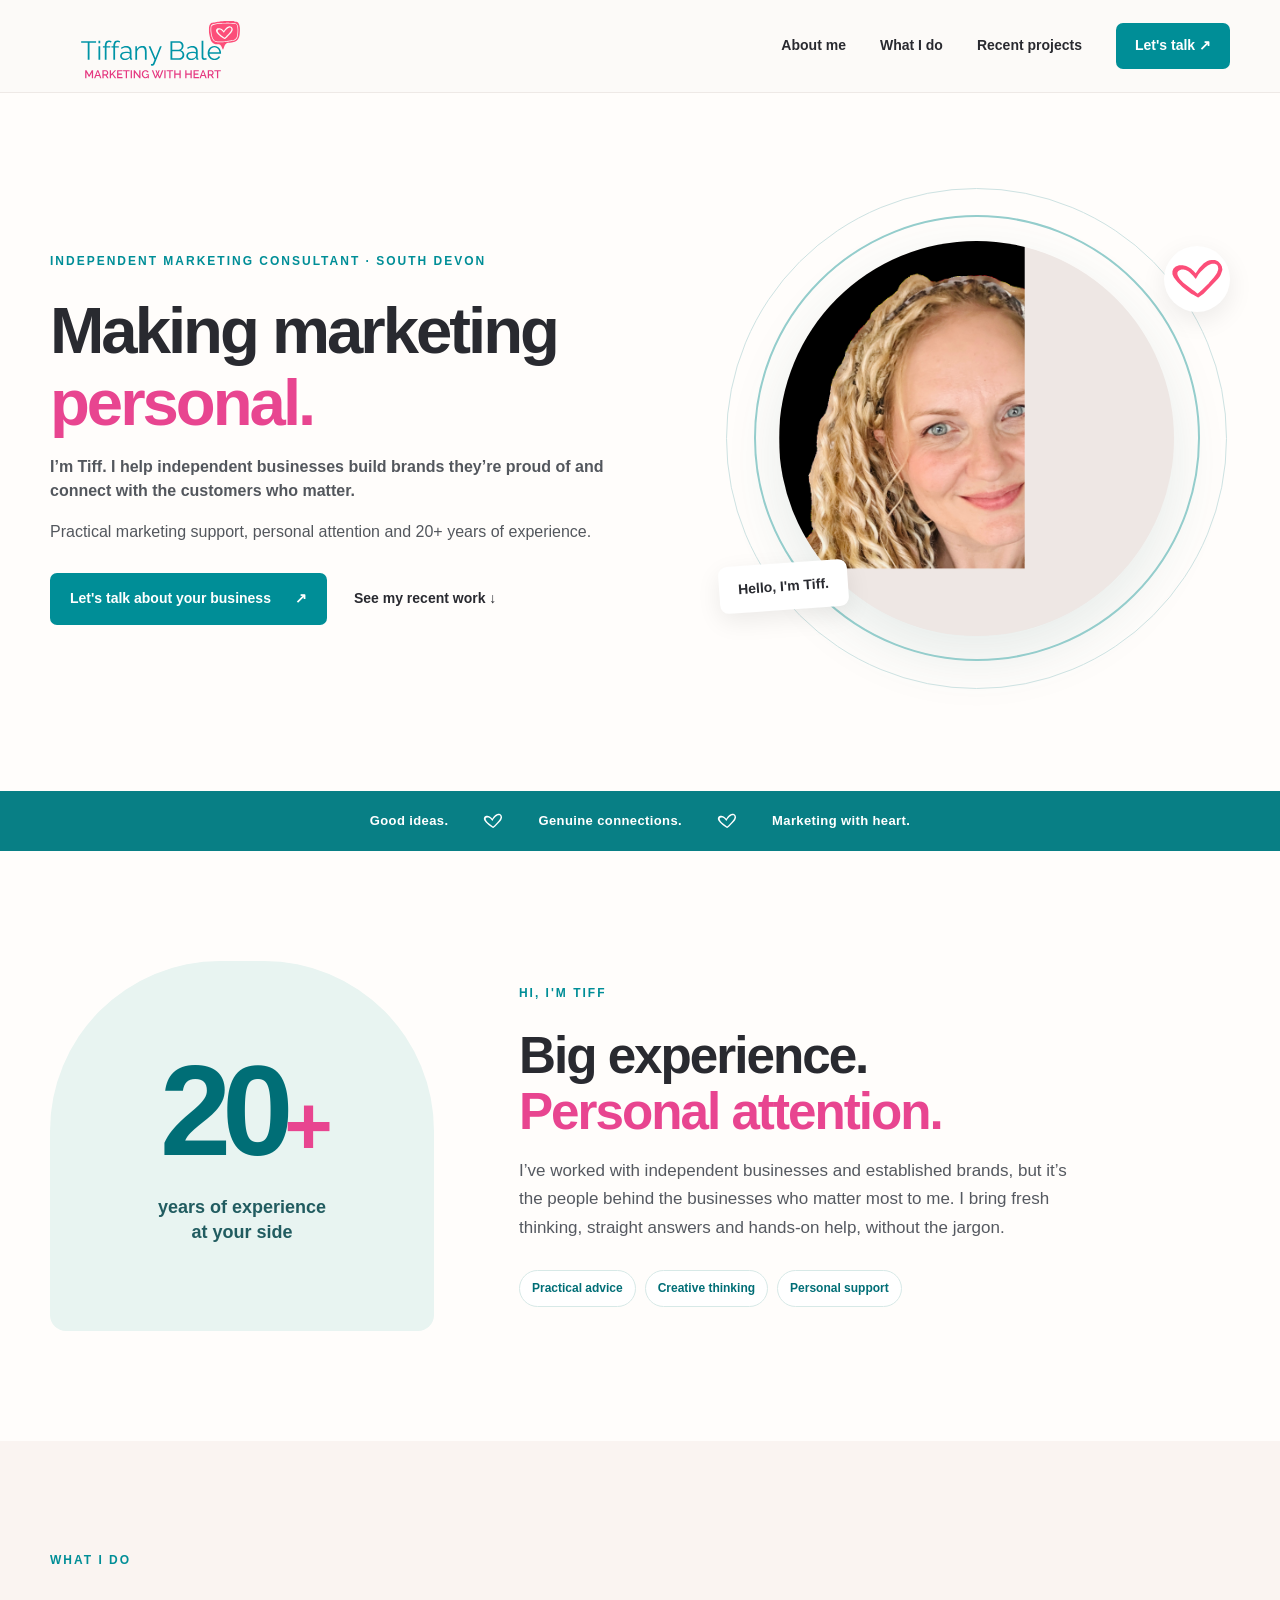
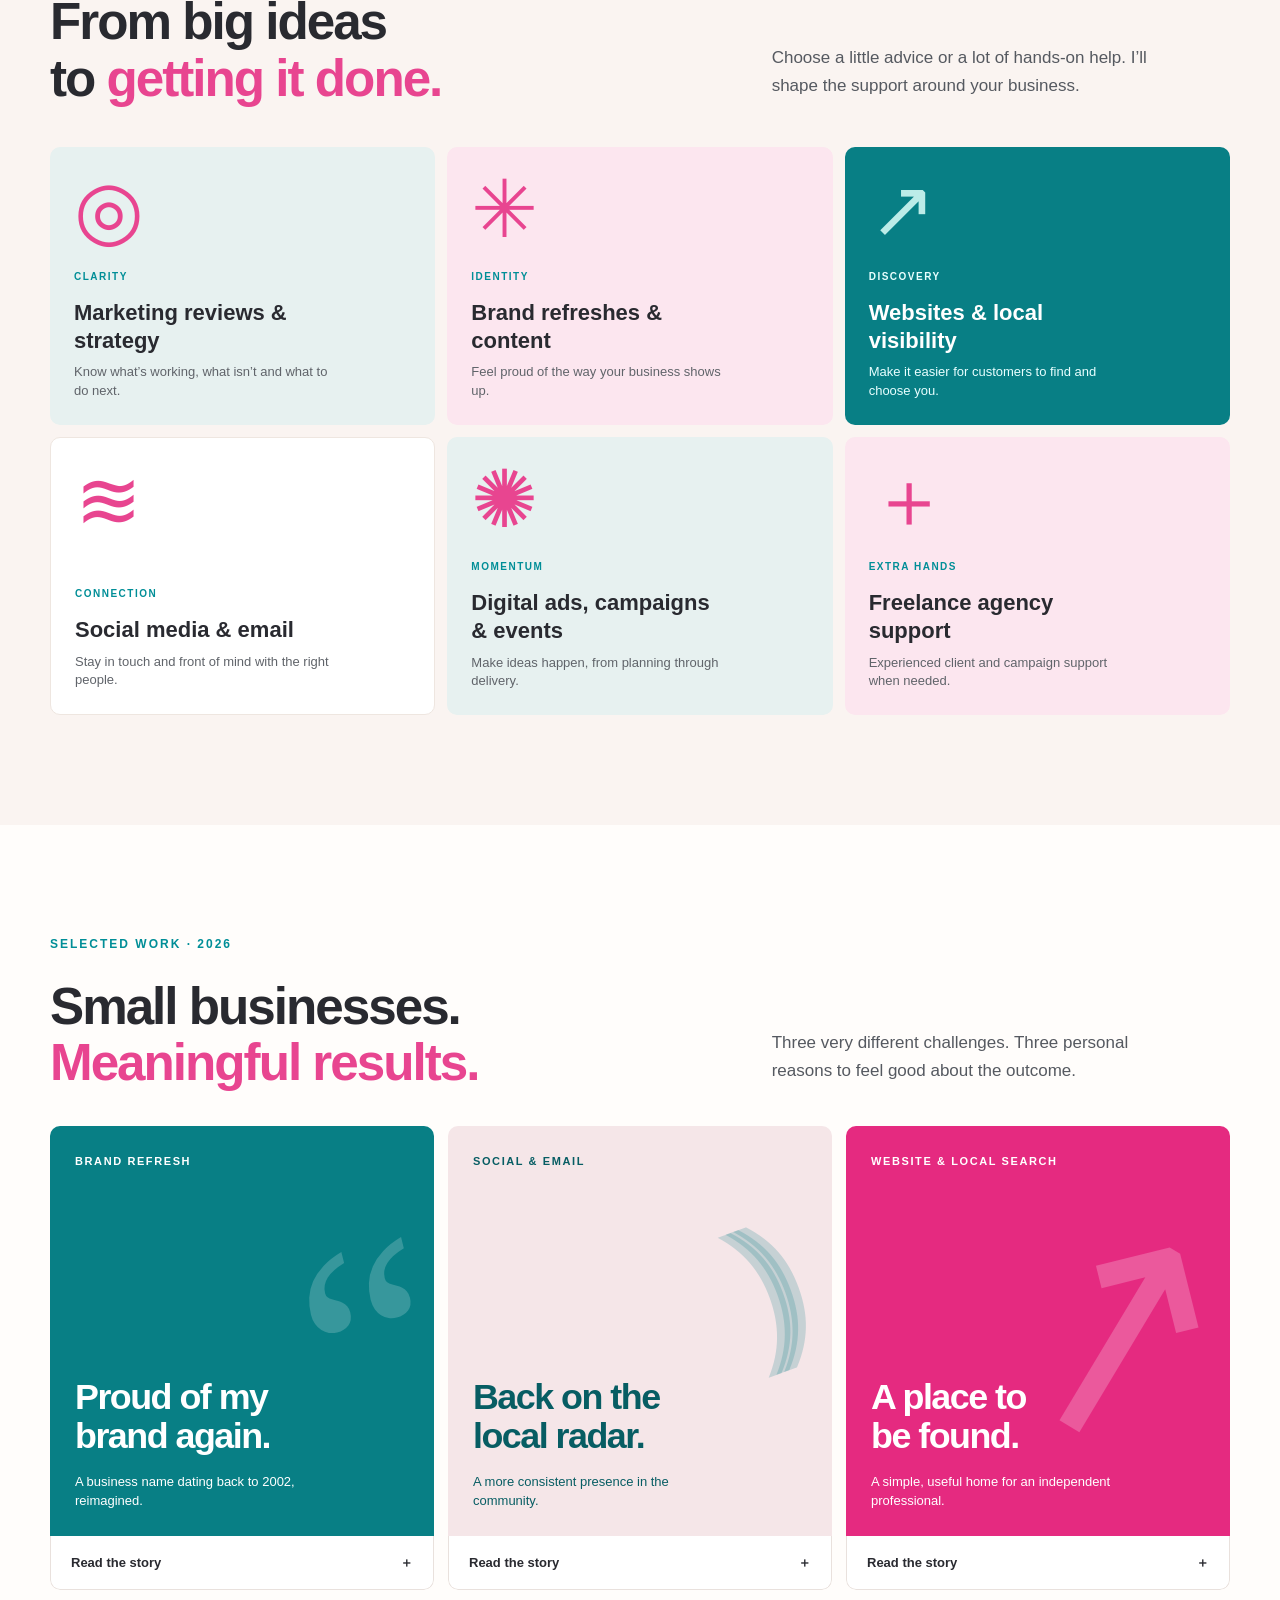
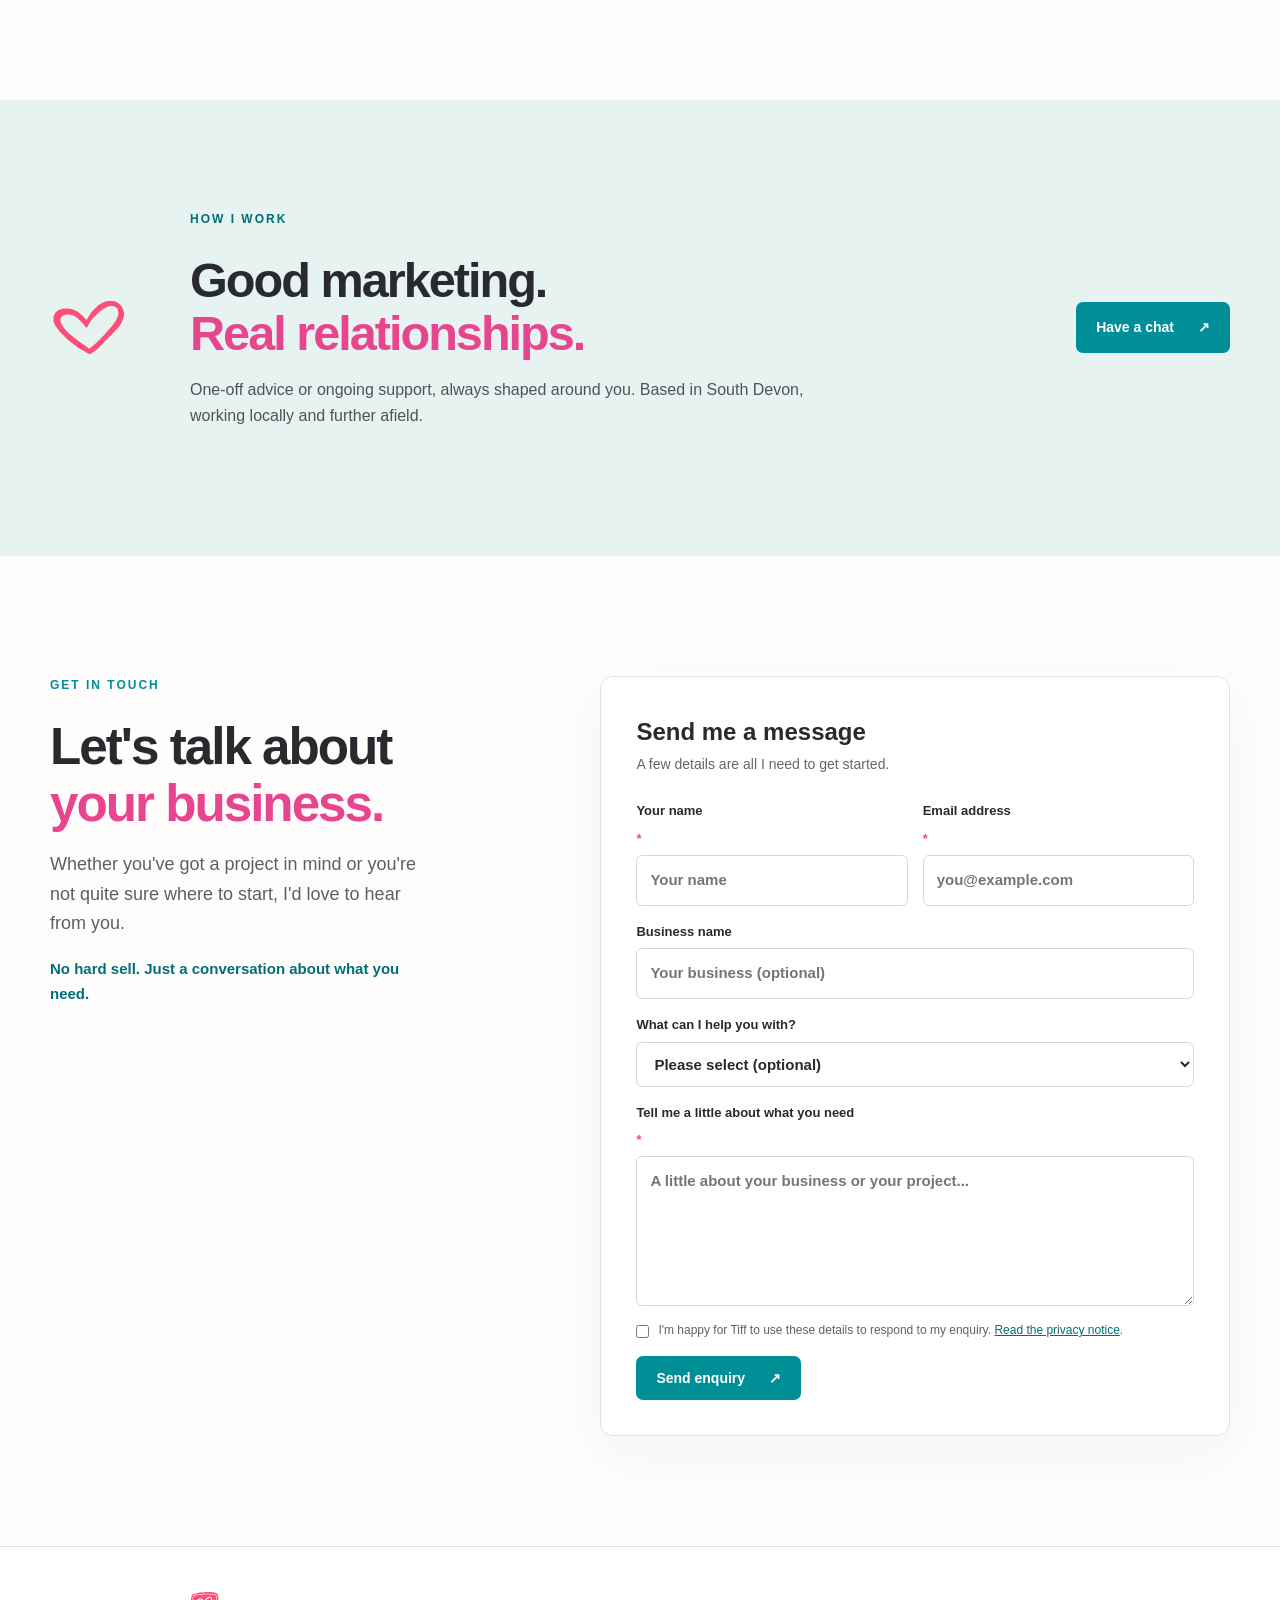
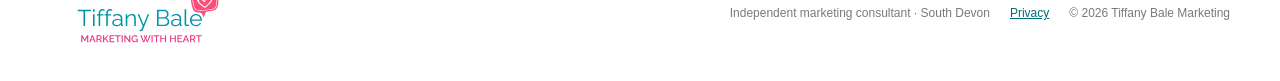
==== index.html @ 31909880 "Add files via upload" ====
<!doctype html>
<html lang="en-GB">
<head>
<meta charset="utf-8"><meta name="viewport" content="width=device-width, initial-scale=1">
<meta name="theme-color" content="#fcfaf8">
<meta name="description" content="Friendly, experienced freelance marketing support for small and independent businesses in South Devon and beyond. Branding, websites, social media and digital marketing from Tiffany Bale.">
<title>Tiffany Bale | Freelance Marketing Consultant in South Devon</title>
<link rel="icon" type="image/svg+xml" href="assets/favicon.svg">
<link rel="stylesheet" href="styles.css"><script defer src="script.js"></script>
</head>
<body>
<a class="skip" href="#main">Skip to content</a>
<header class="header"><div class="wrap header-inner">
<a href="#top" class="brand" aria-label="Tiffany Bale Marketing home"><img src="assets/tiffany-bale-logo.svg" alt="Tiffany Bale, Marketing with Heart" /></a>
<button class="menu-btn" aria-label="Toggle menu" aria-expanded="false" aria-controls="nav">Menu <span aria-hidden="true">☰</span></button>
<nav id="nav" aria-label="Main navigation"><a href="#about">About me</a><a href="#services">What I do</a><a href="#projects">Recent projects</a><a class="nav-cta" href="#contact">Let's talk <span aria-hidden="true">↗</span></a></nav>
</div></header>
<main id="main">
<section class="hero wrap" id="top"><div class="hero-content"><p class="eyebrow">INDEPENDENT MARKETING CONSULTANT · SOUTH DEVON</p><h1>Making marketing <em>personal.</em></h1><p class="lead">I’m Tiff. I help independent businesses build brands they’re proud of and connect with the customers who matter.</p><p class="hero-small">Practical marketing support, personal attention and 20+ years of experience.</p><div class="hero-actions"><a href="#contact" class="button">Let's talk about your business <span aria-hidden="true">↗</span></a><a href="#projects" class="inline-link">See my recent work <span aria-hidden="true">↓</span></a></div><div class="experience"><strong>20<span>+</span></strong><span>years of practical marketing experience</span></div></div>
<div class="portrait-design"><div class="portrait-ring ring-outer"></div><div class="portrait-ring ring-inner"></div><div class="portrait-circle"><img src="assets/tiff-profile.png" alt="Portrait of Tiff Bale" /></div><div class="portrait-label">Hello, I'm Tiff.</div><div class="heart-accent"><img src="assets/heart-only.svg" alt="" /></div></div></section>
<div class="ribbon"><div class="wrap ribbon-inner"><span>Good ideas.</span><img src="assets/heart-only.svg" alt=""><span>Genuine connections.</span><img src="assets/heart-only.svg" alt=""><span>Marketing with heart.</span></div></div>
<section class="about-compact wrap" id="about"><div class="about-stat"><strong>20<span>+</span></strong><span>years of experience<br>at your side</span></div><div class="about-intro"><p class="kicker">HI, I'M TIFF</p><h2>Big experience.<br><em>Personal attention.</em></h2><p>I’ve worked with independent businesses and established brands, but it’s the people behind the businesses who matter most to me. I bring fresh thinking, straight answers and hands-on help, without the jargon.</p><div class="values"><span>Practical advice</span><span>Creative thinking</span><span>Personal support</span></div></div></section>
<section class="section services" id="services"><div class="wrap"><div class="section-head"><div><p class="kicker">WHAT I DO</p><h2>From big ideas<br>to <em>getting it done.</em></h2></div><p>Choose a little advice or a lot of hands-on help. I’ll shape the support around your business.</p></div>
<div class="cards graphic-services">
<article class="service-card"><span class="tile-symbol" aria-hidden="true">◎</span><span class="card-meta">CLARITY</span><h3>Marketing reviews & strategy</h3><p>Know what’s working, what isn’t and what to do next.</p></article>
<article class="service-card"><span class="tile-symbol" aria-hidden="true">✳</span><span class="card-meta">IDENTITY</span><h3>Brand refreshes & content</h3><p>Feel proud of the way your business shows up.</p></article>
<article class="service-card"><span class="tile-symbol" aria-hidden="true">↗</span><span class="card-meta">DISCOVERY</span><h3>Websites & local visibility</h3><p>Make it easier for customers to find and choose you.</p></article>
<article class="service-card"><span class="tile-symbol" aria-hidden="true">≋</span><span class="card-meta">CONNECTION</span><h3>Social media & email</h3><p>Stay in touch and front of mind with the right people.</p></article>
<article class="service-card"><span class="tile-symbol" aria-hidden="true">✺</span><span class="card-meta">MOMENTUM</span><h3>Digital ads, campaigns & events</h3><p>Make ideas happen, from planning through delivery.</p></article>
<article class="service-card"><span class="tile-symbol" aria-hidden="true">＋</span><span class="card-meta">EXTRA HANDS</span><h3>Freelance agency support</h3><p>Experienced client and campaign support when needed.</p></article>
</div></div></section>
<section class="section wrap projects" id="projects"><div class="section-head"><div><p class="kicker">SELECTED WORK · 2026</p><h2>Small businesses.<br><em>Meaningful results.</em></h2></div><p>Three very different challenges. Three personal reasons to feel good about the outcome.</p></div>
<div class="project-grid visual-projects">
<article class="project-card project-one"><div class="project-face"><span class="project-category">BRAND REFRESH</span><span class="project-glyph" aria-hidden="true">“</span><h3>Proud of my<br>brand again.</h3><span class="project-sub">A business name dating back to 2002, reimagined.</span></div><details><summary>Read the story <span aria-hidden="true">＋</span></summary><div class="project-story"><p>He'd grown embarrassed by the name he chose in 2002. I refreshed the identity rather than throwing away its history.</p><strong>The difference</strong><p>He's proud of his brand again, and saw an immediate increase in bookings.</p></div></details></article>
<article class="project-card project-two"><div class="project-face"><span class="project-category">SOCIAL & EMAIL</span><span class="project-glyph project-wave" aria-hidden="true">)))</span><h3>Back on the<br>local radar.</h3><span class="project-sub">A more consistent presence in the community.</span></div><details><summary>Read the story <span aria-hidden="true">＋</span></summary><div class="project-story"><p>A local business was struggling to stay front of mind. I put a consistent social media and email marketing approach in place.</p><strong>The difference</strong><p>Regular new business enquiries and a stronger connection with local customers.</p></div></details></article>
<article class="project-card project-three"><div class="project-face"><span class="project-category">WEBSITE & LOCAL SEARCH</span><span class="project-glyph project-window" aria-hidden="true">↗</span><h3>A place to<br>be found.</h3><span class="project-sub">A simple, useful home for an independent professional.</span></div><details><summary>Read the story <span aria-hidden="true">＋</span></summary><div class="project-story"><p>A sole trader needed a straightforward website to help local customers discover her services. I created a clear, practical online presence.</p><strong>The difference</strong><p>Potential customers now have an easy place to learn about the business and make an enquiry. Search performance is yet to be measured.</p></div></details></article>
</div></section>
<section class="section approach"><div class="wrap approach-inner"><img src="assets/heart-only.svg" alt=""><div><p class="kicker">HOW I WORK</p><h2>Good marketing.<br><em>Real relationships.</em></h2><p>One-off advice or ongoing support, always shaped around you. Based in South Devon, working locally and further afield.</p></div><a href="#contact" class="button button-outline">Have a chat <span aria-hidden="true">↗</span></a></div></section>
<section class="section contact wrap" id="contact"><div class="contact-intro"><p class="kicker">GET IN TOUCH</p><h2>Let's talk about<br><em>your business.</em></h2><p>Whether you've got a project in mind or you're not quite sure where to start, I'd love to hear from you.</p><p class="contact-small">No hard sell. Just a conversation about what you need.</p></div>
<div class="form-card"><h3>Send me a message</h3><p class="form-subtitle">A few details are all I need to get started.</p>
<form id="enquiry-form" action="https://formspree.io/f/mzeeyjzg" method="POST" novalidate><div class="form-row"><label>Your name <span>*</span><input name="name" autocomplete="name" required placeholder="Your name"></label><label>Email address <span>*</span><input name="email" type="email" autocomplete="email" required placeholder="you@example.com"></label></div><label>Business name <input name="business" placeholder="Your business (optional)"></label><label>What can I help you with?<select name="service"><option value="">Please select (optional)</option><option>Marketing advice & strategy</option><option>Branding & design</option><option>Website & local search</option><option>Social media & email marketing</option><option>Digital advertising & events</option><option>Freelance agency support</option><option>Something else</option></select></label><label>Tell me a little about what you need <span>*</span><textarea name="message" required rows="5" placeholder="A little about your business or your project..."></textarea></label><label class="consent"><input name="privacy_acknowledgement" type="checkbox" required><span>I'm happy for Tiff to use these details to respond to my enquiry. <a href="privacy.html">Read the privacy notice</a>.</span></label><div class="form-footer"><button type="submit" class="button" id="submit-button">Send enquiry <span aria-hidden="true">↗</span></button><span class="form-status" id="form-status" role="status"></span></div></form></div></section>
</main><footer class="footer"><div class="wrap footer-inner"><a href="#top"><img src="assets/tiffany-bale-logo.svg" alt="Tiffany Bale Marketing with Heart"></a><div><span>Independent marketing consultant · South Devon</span><a href="privacy.html">Privacy</a><span>© <span id="year">2026</span> Tiffany Bale Marketing</span></div></div></footer>
</body></html>
---- styles.css ----
:root{--teal:#008e97;--teal-deep:#006e76;--pink:#e84590;--ink:#292a30;--muted:#62666d;--paper:#fcfaf8;--sand:#f6f1ee;--line:#e6dfdc;--white:#fff}*{box-sizing:border-box}html{scroll-behavior:smooth}body{margin:0;background:var(--paper);color:var(--ink);font-family:Arial,'Helvetica Neue',sans-serif;line-height:1.65}a{color:inherit}img{max-width:100%}.wrap{width:min(1180px,calc(100% - 72px));margin:0 auto}.skip{position:absolute;left:-9999px}.skip:focus{left:1rem;top:1rem;z-index:9;background:white;padding:1rem}.header{background:rgba(252,250,248,.96);position:sticky;top:0;z-index:10;border-bottom:1px solid #eee9e6;backdrop-filter:blur(8px)}.header-inner{display:flex;align-items:center;justify-content:space-between;min-height:110px}.brand img{display:block;width:230px;height:auto}.header nav{display:flex;align-items:center;gap:34px}.header nav a{text-decoration:none;font-size:14px;font-weight:650}.header nav a:hover,.inline-link:hover{color:var(--teal)}.nav-cta{background:var(--teal);padding:11px 19px;border-radius:7px;color:white!important}.nav-cta:hover{background:var(--teal-deep)}.menu-btn{display:none}.hero{min-height:625px;display:grid;grid-template-columns:1.12fr .88fr;align-items:center;gap:55px;padding-top:70px;padding-bottom:80px}.eyebrow,.kicker{font-size:12px;font-weight:800;letter-spacing:2px;color:var(--teal);margin:0 0 24px}.hero h1,h2{font-size:clamp(43px,4.6vw,68px);line-height:1.10;letter-spacing:-2px;margin:0;font-weight:750}h1 em,h2 em{font-style:normal;color:var(--pink)}.hero h1{max-width:740px}.hero-content>p:not(.eyebrow){max-width:655px;color:#53575d;font-size:16px;margin:16px 0}.hero-content .lead{font-weight:600;color:#44474b;font-size:18px;margin-top:28px}.hero-actions{display:flex;align-items:center;gap:27px;margin-top:30px;flex-wrap:wrap}.button{display:inline-flex;align-items:center;gap:24px;border:0;border-radius:7px;background:var(--teal);color:white;text-decoration:none;padding:14px 20px;font-weight:750;font-size:14px;cursor:pointer}.button:hover{background:var(--teal-deep)}.inline-link{font-weight:750;text-decoration:none;font-size:14px}.experience{display:flex;align-items:center;gap:15px;border-top:1px solid var(--line);margin-top:40px;padding-top:20px}.experience strong{color:var(--teal);font-size:40px;line-height:1}.experience strong span{color:var(--pink)}.experience>span{font-size:13px;color:var(--muted);max-width:155px;line-height:1.35}.portrait-design{position:relative;width:100%;aspect-ratio:1;max-width:510px;margin:auto;display:grid;place-items:center}.portrait-ring{position:absolute;border-radius:50%;border:1px solid #cde2e2}.ring-outer{width:99%;height:99%}.ring-inner{width:88%;height:88%;border:2px solid #94cdcc}.portrait-circle{width:78%;height:78%;border-radius:50%;overflow:hidden;background:#eee7e4;box-shadow:0 22px 55px #2d6a6a1d}.portrait-circle img{width:100%;height:100%;object-fit:cover;object-position:center 26%;display:block}.portrait-label{position:absolute;left:-1%;bottom:16%;background:white;box-shadow:0 8px 24px #00000014;border-radius:9px;padding:12px 19px;font-size:14px;font-weight:750;transform:rotate(-4deg)}.heart-accent{position:absolute;right:0;top:12%;width:66px;height:66px;border-radius:50%;background:white;box-shadow:0 8px 26px #00000014;display:grid;place-items:center}.heart-accent img{width:55px;height:55px;object-fit:contain}.ribbon{background:#e8f4f1;padding:19px 0}.ribbon-inner{display:flex;align-items:center;justify-content:center;gap:35px;font-weight:750;color:var(--teal-deep);font-size:14px}.ribbon-inner img{width:25px;height:25px;object-fit:contain}.section{padding-top:110px;padding-bottom:110px;scroll-margin-top:100px}.about{display:grid;grid-template-columns: .9fr 1.1fr;gap:75px}.about h2,.section-head h2,.approach h2,.contact h2{font-size:clamp(40px,4vw,58px)}.about-copy p{margin:0 0 17px;color:#555960;font-size:17px}.about-copy .about-emphasis{color:var(--teal-deep);font-weight:750}.services{background:#f4f0ed}.section-head{display:grid;grid-template-columns:1.05fr .75fr;gap:80px;align-items:end;margin-bottom:40px}.section-head>p{font-size:17px;color:#555960;margin:0 0 7px;max-width:420px}.cards{display:grid;grid-template-columns:repeat(3,1fr);gap:16px}.service-card{background:white;border:1px solid #ebe4e0;border-radius:12px;padding:31px;min-height:239px;transition:transform .2s,border-color .2s}.service-card:hover{transform:translateY(-3px);border-color:#b3d8d6}.card-meta,.project-top{color:var(--teal);font-size:11px;letter-spacing:1.6px;font-weight:800}.service-card h3{font-size:21px;line-height:1.27;margin:23px 0 12px}.service-card p{margin:0;color:#60646a;font-size:15px}.projects .section-head{margin-bottom:45px}.project-grid{display:grid;grid-template-columns:repeat(3,1fr);gap:18px}.project-card{background:white;border:1px solid var(--line);border-radius:12px;padding:29px;display:flex;flex-direction:column;min-height:465px}.project-top{display:flex;justify-content:space-between;align-items:center}.project-mark{font-size:23px;color:var(--pink);font-weight:400}.project-card h3{font-size:24px;line-height:1.27;margin:25px 0 17px}.project-card>p{color:#555960;font-size:15px;margin:0 0 25px}.project-result{margin-top:auto;border-top:1px solid var(--line);padding-top:19px}.project-result span{font-size:10px;letter-spacing:1.4px;font-weight:800;color:var(--pink)}.project-result p{font-size:15px;color:var(--teal-deep);font-weight:700;margin:8px 0 0}.approach{background:#e8f4f1}.approach-inner{display:grid;grid-template-columns:100px 1fr auto;gap:40px;align-items:center}.approach-inner>img{width:85px;max-height:100px;object-fit:contain}.approach h2{font-size:clamp(34px,3.5vw,50px)}.approach p:last-child{font-size:16px;color:#4a5557;max-width:620px}.button-outline{white-space:nowrap}.contact{display:grid;grid-template-columns:.85fr 1.15fr;gap:85px}.contact-intro>p:not(.kicker){font-size:18px;color:#596068;max-width:380px}.contact-intro .contact-small{color:var(--teal-deep)!important;font-size:15px!important;font-weight:700}.form-card{background:white;padding:35px;border:1px solid var(--line);border-radius:13px;box-shadow:0 12px 30px #2d2a3010}.form-card h3{margin:0;font-size:24px}.form-subtitle{margin:2px 0 24px;color:var(--muted);font-size:14px}form{display:flex;flex-direction:column;gap:15px}form label{display:flex;flex-direction:column;gap:6px;font-size:13px;font-weight:750}form label>span{color:var(--pink)}form input:not([type=checkbox]),form textarea,form select{font:inherit;width:100%;border:1px solid #d6d9d9;border-radius:6px;padding:12px 13px;background:white;font-size:15px;color:var(--ink)}form input:focus,form textarea:focus,form select:focus{outline:2px solid #86cdcc;outline-offset:1px}.form-row{display:grid;grid-template-columns:1fr 1fr;gap:15px}.consent{display:flex;flex-direction:row;align-items:flex-start;gap:9px;font-weight:400;font-size:12px}.consent input{margin:4px 0 0}.consent span{color:#5d6266!important}.consent a{color:var(--teal-deep)}.form-footer{display:flex;gap:14px;align-items:center;flex-wrap:wrap}.form-status{font-size:12px;color:#8e5d30;max-width:235px;line-height:1.4}.footer{border-top:1px solid var(--line);background:#fff;padding:32px 0}.footer-inner{display:flex;align-items:center;justify-content:space-between;gap:20px}.footer-inner img{width:190px;display:block}.footer-inner>div{display:flex;gap:20px;align-items:center;flex-wrap:wrap;color:#777a7e;font-size:12px}.footer-inner a{color:var(--teal-deep)}.privacy-page{max-width:850px;padding-top:70px;padding-bottom:100px}.privacy-page h1{font-size:45px}.privacy-page p{max-width:700px}.privacy-page .notice{background:#fff1e8;border-radius:8px;padding:15px 20px}.privacy-page h2{font-size:25px;letter-spacing:0;margin-top:30px}@media(max-width:980px){.wrap{width:min(100% - 44px,1180px)}.hero{grid-template-columns:1fr 0.8fr;gap:20px}.hero h1{font-size:47px}.cards{grid-template-columns:repeat(2,1fr)}.project-grid{grid-template-columns:1fr 1fr}.approach-inner{grid-template-columns:80px 1fr}.approach-inner .button{grid-column:2;justify-self:start}.contact{gap:35px}.header nav{gap:20px}}@media(max-width:700px){.header-inner{min-height:78px}.brand img{width:170px}.menu-btn{display:flex;align-items:center;gap:8px;background:transparent;border:1px solid var(--line);padding:7px 10px;border-radius:6px}.header nav{display:none;position:absolute;top:78px;left:0;right:0;padding:20px 25px;background:var(--paper);box-shadow:0 10px 20px #0001;flex-direction:column;align-items:stretch}.header nav.open{display:flex}.hero{grid-template-columns:1fr;padding-top:48px;padding-bottom:65px}.hero h1{font-size:clamp(39px,10vw,54px)}.hero-content .lead{font-size:16px}.portrait-design{width:80%;max-width:390px;margin-top:20px}.ribbon-inner{gap:13px;justify-content:space-between;font-size:10px}.ribbon-inner img{width:17px;height:17px}.ribbon-inner span:nth-last-child(1){display:none}.ribbon-inner img:nth-last-child(2){display:none}.section{padding-top:72px;padding-bottom:72px}.about,.section-head,.contact{grid-template-columns:1fr;gap:22px}.about h2,.section-head h2,.contact h2{font-size:43px}.cards,.project-grid{grid-template-columns:1fr}.project-card{min-height:0}.approach-inner{grid-template-columns:1fr;gap:15px}.approach-inner>img{width:58px}.approach-inner .button{grid-column:1}.form-card{padding:23px}.form-row{grid-template-columns:1fr}.footer-inner{flex-direction:column;align-items:flex-start}.footer-inner>div{flex-direction:column;align-items:flex-start;gap:4px}}@media(prefers-reduced-motion:reduce){html{scroll-behavior:auto}.service-card{transition:none}}

/* Creative direction v3: concise, typography-led, editorial */
:root{--paper:#fffdfb;--sand:#f7f2ee}body{background:var(--paper)}.header-inner{min-height:92px}.brand img{width:214px}.hero{padding-top:92px;padding-bottom:100px;grid-template-columns:1.1fr .9fr}.hero h1{font-size:clamp(48px,5.1vw,77px);letter-spacing:-3px}.hero-content .lead{font-size:21px;max-width:510px;line-height:1.5;font-weight:600}.hero-content .hero-small{font-size:15px;color:#60646a;max-width:450px}.hero-actions{margin-top:28px}.hero .experience{display:none}.ribbon{background:#087f85;color:white;overflow:hidden}.ribbon-inner{font-size:13px;color:white;letter-spacing:.03em}.ribbon-inner img{width:20px;height:20px;filter:brightness(0) invert(1)}.about-compact{display:grid;grid-template-columns:.54fr 1fr;gap:85px;align-items:center;padding-top:110px;padding-bottom:110px}.about-stat{background:#e8f4f1;border-radius:170px 170px 16px 16px;min-height:370px;display:flex;flex-direction:column;align-items:center;justify-content:center}.about-stat strong{color:var(--teal-deep);font-size:clamp(95px,10vw,150px);line-height:1;font-weight:800;letter-spacing:-9px}.about-stat strong span{color:var(--pink);font-size:.65em}.about-stat>span{color:#215c60;font-size:18px;text-align:center;font-weight:700;line-height:1.35;margin-top:20px}.about-intro h2{font-size:clamp(40px,4vw,60px)}.about-intro>p:not(.kicker){font-size:17px;max-width:570px;color:#555960}.values{display:flex;gap:9px;flex-wrap:wrap;margin-top:28px}.values span{font-size:12px;font-weight:750;background:white;border:1px solid #d7e9e7;border-radius:30px;padding:8px 12px;color:var(--teal-deep)}.services{background:#faf4f1}.graphic-services{gap:12px}.graphic-services .service-card{min-height:250px;padding:24px;border:0;border-radius:10px;position:relative;overflow:hidden;display:flex;flex-direction:column;align-items:flex-start}.graphic-services .service-card:nth-child(1),.graphic-services .service-card:nth-child(5){background:#e7f1f0}.graphic-services .service-card:nth-child(2),.graphic-services .service-card:nth-child(6){background:#fce6ef}.graphic-services .service-card:nth-child(3){background:#087f85;color:white}.graphic-services .service-card:nth-child(4){background:#fff;border:1px solid #eee6e0}.graphic-services .service-card:nth-child(3) p,.graphic-services .service-card:nth-child(3) .card-meta{color:#e9ffff}.graphic-services .card-meta{font-size:10px;letter-spacing:1.5px;margin-top:auto}.graphic-services .tile-symbol{font-size:80px;line-height:.85;font-weight:300;margin:5px 0 18px;color:var(--pink);height:75px}.graphic-services .service-card:nth-child(3) .tile-symbol{color:#bcece8}.graphic-services .service-card h3{font-size:22px;margin:13px 0 9px;max-width:250px}.graphic-services .service-card p{font-size:13px;line-height:1.45;max-width:265px}.projects .section-head{margin-bottom:34px}.visual-projects{gap:14px;align-items:start}.visual-projects .project-card{padding:0;display:block;min-height:0;border:0;background:transparent;overflow:hidden;border-radius:10px}.project-face{height:410px;position:relative;padding:25px;display:flex;flex-direction:column;justify-content:flex-end;overflow:hidden}.project-one .project-face{background:#087f85;color:white}.project-two .project-face{background:#f5e6e8;color:#075d63}.project-three .project-face{background:#e52a80;color:white}.project-category{position:absolute;top:26px;left:25px;font-size:11px;letter-spacing:1.6px;font-weight:800}.project-face h3{position:relative;z-index:2;font-size:clamp(27px,2.8vw,40px);line-height:1.08;letter-spacing:-1.5px;margin:0 0 16px}.project-sub{font-size:13px;line-height:1.5;max-width:260px;position:relative;z-index:2}.project-glyph{position:absolute;right:-5px;top:70px;font-family:Georgia,serif;font-size:300px;line-height:1;color:#ffffff30;transform:rotate(-14deg);pointer-events:none}.project-wave{font-family:Arial,sans-serif;letter-spacing:-45px;font-size:160px;right:70px;top:85px;color:#087f8533;transform:rotate(-20deg)}.project-window{font-family:Arial,sans-serif;top:64px;font-size:280px;color:#ffffff38}.visual-projects details{background:#fff;border:1px solid #e9e1dd;border-top:0;border-radius:0 0 10px 10px}.visual-projects summary{cursor:pointer;padding:16px 20px;list-style:none;display:flex;justify-content:space-between;align-items:center;font-size:13px;font-weight:800}.visual-projects summary::-webkit-details-marker{display:none}.visual-projects details[open] summary span{transform:rotate(45deg)}.project-story{padding:0 20px 20px}.project-story p{font-size:14px;color:#575d61;margin:0 0 12px}.project-story strong{font-size:12px;color:var(--teal-deep)}.approach{background:#e7f3f1}.approach-inner>img{width:78px}.approach .kicker{color:var(--teal-deep)}.approach h2{font-size:clamp(36px,3.8vw,54px)}.contact{padding-top:120px}.form-card{box-shadow:0 18px 55px #252a2f0b}
@media(max-width:980px){.about-compact{gap:35px}.project-face{height:340px}.project-face h3{font-size:28px}}
@media(max-width:700px){.hero{padding-top:45px;padding-bottom:70px}.hero h1{letter-spacing:-2px}.hero-content .lead{font-size:17px}.about-compact{grid-template-columns:1fr;gap:28px;padding-top:75px;padding-bottom:75px}.about-stat{min-height:190px;border-radius:14px;flex-direction:row;gap:25px}.about-stat strong{font-size:96px;letter-spacing:-5px}.about-stat>span{font-size:16px;text-align:left}.graphic-services{grid-template-columns:repeat(2,minmax(0,1fr));gap:9px}.graphic-services .service-card{padding:16px;min-height:220px}.graphic-services .tile-symbol{font-size:60px;height:60px}.graphic-services .service-card h3{font-size:18px}.graphic-services .service-card p{font-size:12px}.project-face{height:330px}.visual-projects{grid-template-columns:1fr}.ribbon-inner span{font-size:10px}.contact{padding-top:70px}}
@media(max-width:420px){.graphic-services{grid-template-columns:1fr}.graphic-services .service-card{min-height:180px}.graphic-services .tile-symbol{font-size:54px;height:55px}}
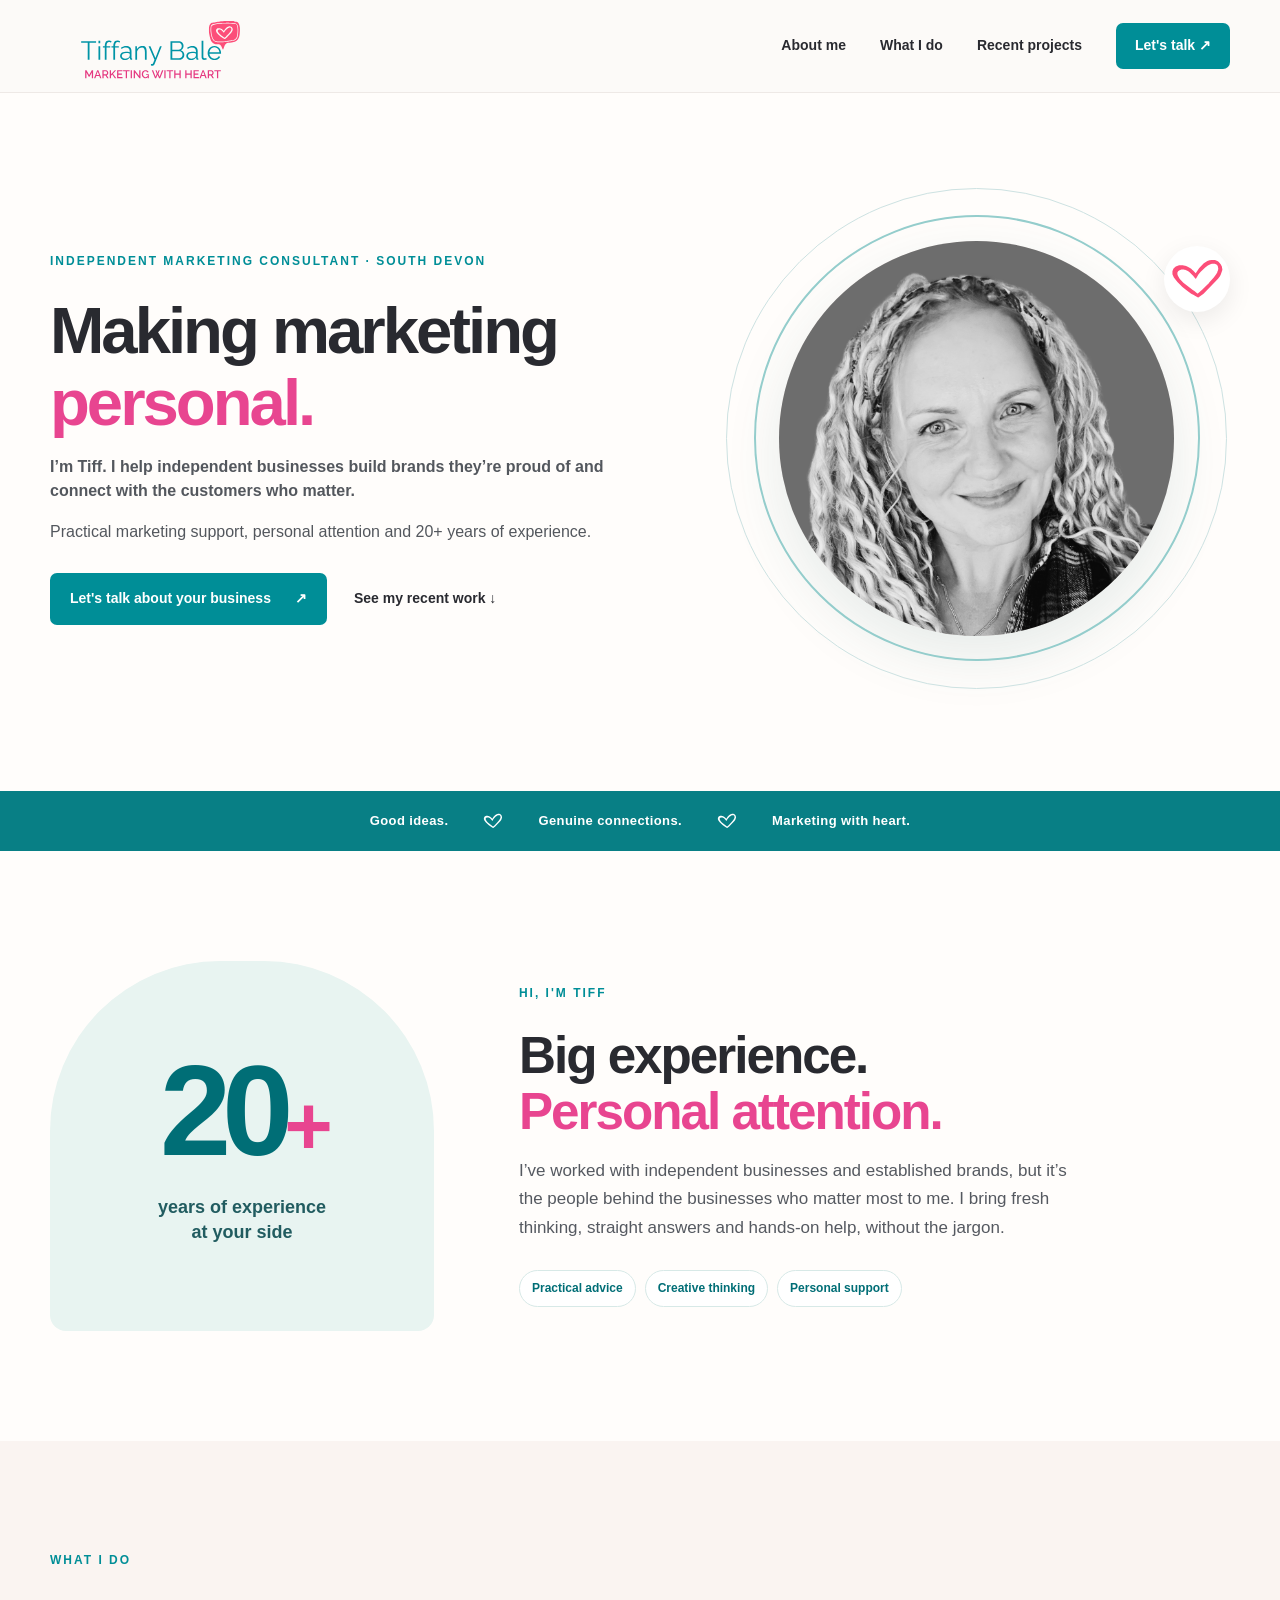
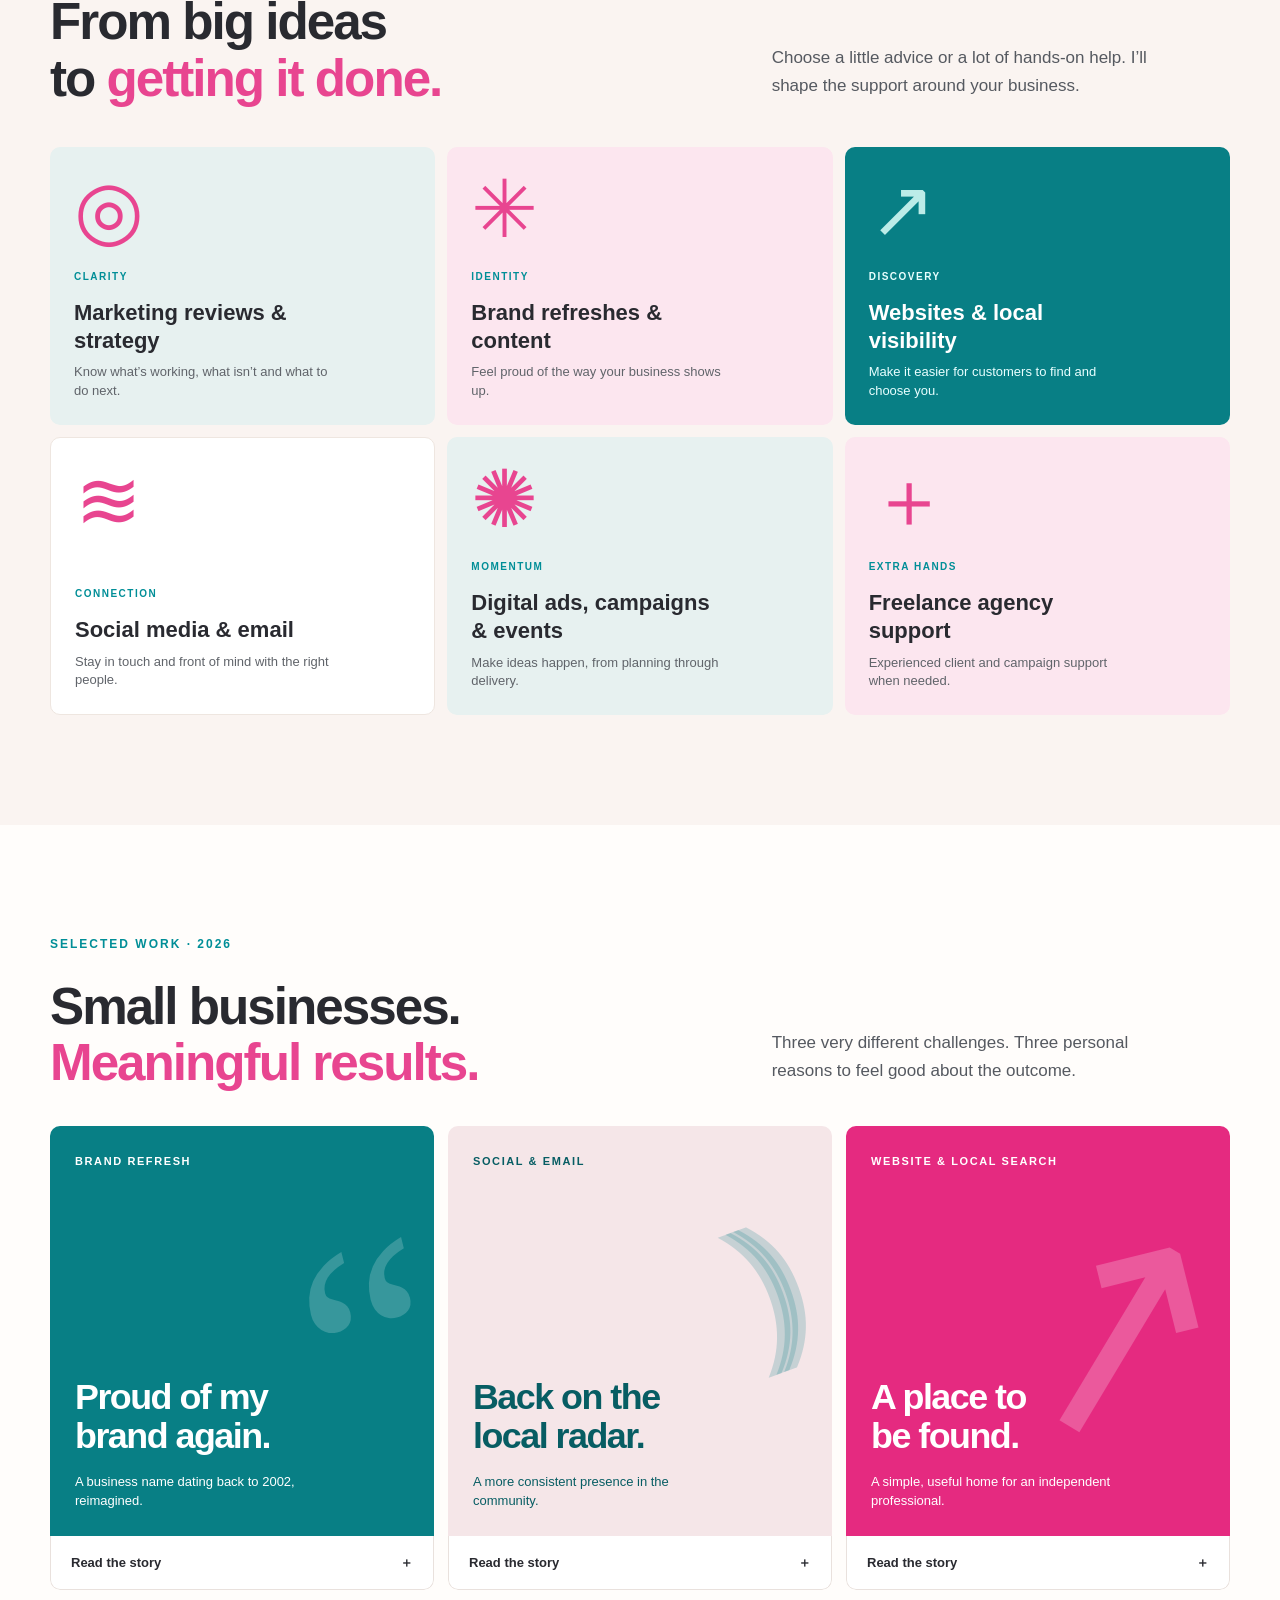
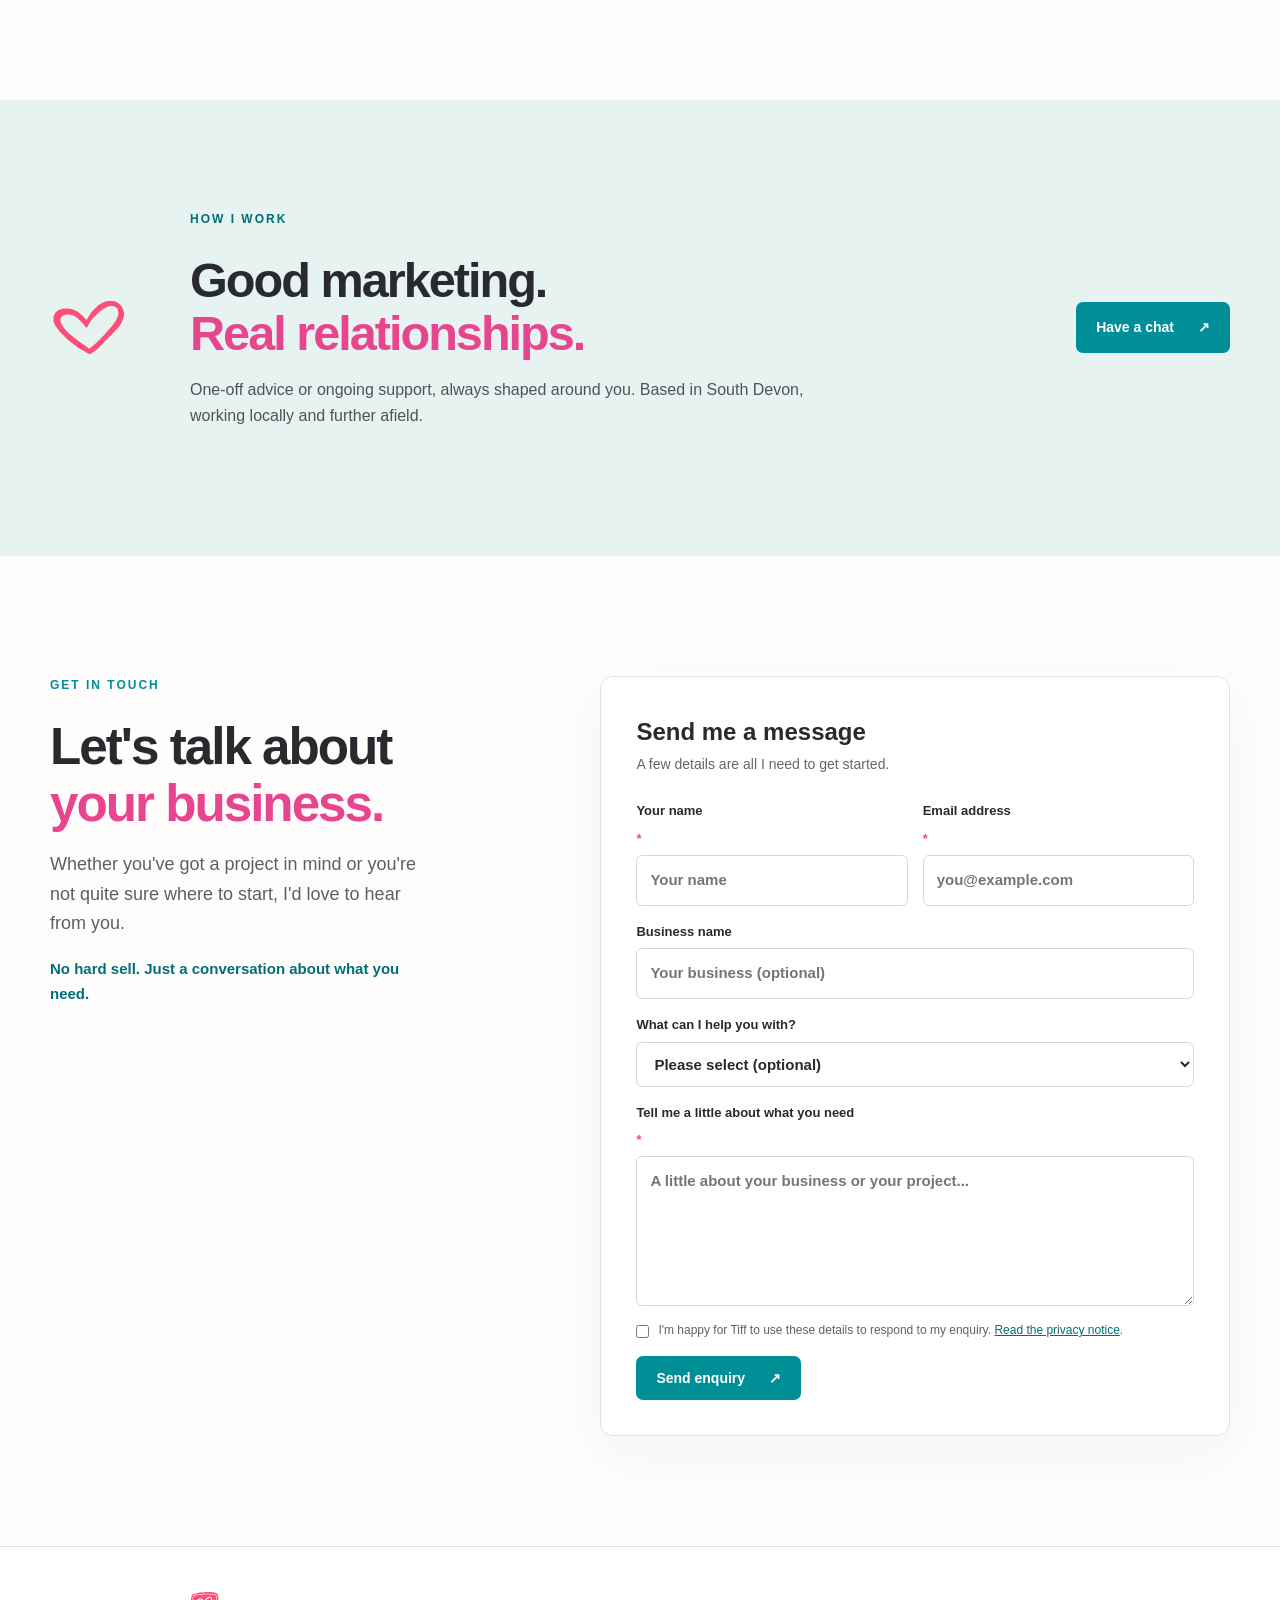
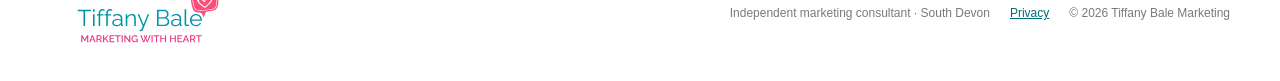
==== commit db954fe7: "Add files via upload" ====
--- a/index.html
+++ b/index.html
@@ -17,7 +17,7 @@
 </div></header>
 <main id="main">
 <section class="hero wrap" id="top"><div class="hero-content"><p class="eyebrow">INDEPENDENT MARKETING CONSULTANT · SOUTH DEVON</p><h1>Making marketing <em>personal.</em></h1><p class="lead">I’m Tiff. I help independent businesses build brands they’re proud of and connect with the customers who matter.</p><p class="hero-small">Practical marketing support, personal attention and 20+ years of experience.</p><div class="hero-actions"><a href="#contact" class="button">Let's talk about your business <span aria-hidden="true">↗</span></a><a href="#projects" class="inline-link">See my recent work <span aria-hidden="true">↓</span></a></div><div class="experience"><strong>20<span>+</span></strong><span>years of practical marketing experience</span></div></div>
-<div class="portrait-design"><div class="portrait-ring ring-outer"></div><div class="portrait-ring ring-inner"></div><div class="portrait-circle"><img src="assets/tiff-profile.png" alt="Portrait of Tiff Bale" /></div><div class="portrait-label">Hello, I'm Tiff.</div><div class="heart-accent"><img src="assets/heart-only.svg" alt="" /></div></div></section>
+<div class="portrait-design"><div class="portrait-ring ring-outer"></div><div class="portrait-ring ring-inner"></div><div class="portrait-circle"><img src="assets/hero-photo.svg" alt="Portrait of Tiff Bale" /></div><div class="heart-accent"><img src="assets/heart-only.svg" alt="" /></div></div></section>
 <div class="ribbon"><div class="wrap ribbon-inner"><span>Good ideas.</span><img src="assets/heart-only.svg" alt=""><span>Genuine connections.</span><img src="assets/heart-only.svg" alt=""><span>Marketing with heart.</span></div></div>
 <section class="about-compact wrap" id="about"><div class="about-stat"><strong>20<span>+</span></strong><span>years of experience<br>at your side</span></div><div class="about-intro"><p class="kicker">HI, I'M TIFF</p><h2>Big experience.<br><em>Personal attention.</em></h2><p>I’ve worked with independent businesses and established brands, but it’s the people behind the businesses who matter most to me. I bring fresh thinking, straight answers and hands-on help, without the jargon.</p><div class="values"><span>Practical advice</span><span>Creative thinking</span><span>Personal support</span></div></div></section>
 <section class="section services" id="services"><div class="wrap"><div class="section-head"><div><p class="kicker">WHAT I DO</p><h2>From big ideas<br>to <em>getting it done.</em></h2></div><p>Choose a little advice or a lot of hands-on help. I’ll shape the support around your business.</p></div>
--- a/styles.css
+++ b/styles.css
@@ -1,4 +1,4 @@
-:root{--teal:#008e97;--teal-deep:#006e76;--pink:#e84590;--ink:#292a30;--muted:#62666d;--paper:#fcfaf8;--sand:#f6f1ee;--line:#e6dfdc;--white:#fff}*{box-sizing:border-box}html{scroll-behavior:smooth}body{margin:0;background:var(--paper);color:var(--ink);font-family:Arial,'Helvetica Neue',sans-serif;line-height:1.65}a{color:inherit}img{max-width:100%}.wrap{width:min(1180px,calc(100% - 72px));margin:0 auto}.skip{position:absolute;left:-9999px}.skip:focus{left:1rem;top:1rem;z-index:9;background:white;padding:1rem}.header{background:rgba(252,250,248,.96);position:sticky;top:0;z-index:10;border-bottom:1px solid #eee9e6;backdrop-filter:blur(8px)}.header-inner{display:flex;align-items:center;justify-content:space-between;min-height:110px}.brand img{display:block;width:230px;height:auto}.header nav{display:flex;align-items:center;gap:34px}.header nav a{text-decoration:none;font-size:14px;font-weight:650}.header nav a:hover,.inline-link:hover{color:var(--teal)}.nav-cta{background:var(--teal);padding:11px 19px;border-radius:7px;color:white!important}.nav-cta:hover{background:var(--teal-deep)}.menu-btn{display:none}.hero{min-height:625px;display:grid;grid-template-columns:1.12fr .88fr;align-items:center;gap:55px;padding-top:70px;padding-bottom:80px}.eyebrow,.kicker{font-size:12px;font-weight:800;letter-spacing:2px;color:var(--teal);margin:0 0 24px}.hero h1,h2{font-size:clamp(43px,4.6vw,68px);line-height:1.10;letter-spacing:-2px;margin:0;font-weight:750}h1 em,h2 em{font-style:normal;color:var(--pink)}.hero h1{max-width:740px}.hero-content>p:not(.eyebrow){max-width:655px;color:#53575d;font-size:16px;margin:16px 0}.hero-content .lead{font-weight:600;color:#44474b;font-size:18px;margin-top:28px}.hero-actions{display:flex;align-items:center;gap:27px;margin-top:30px;flex-wrap:wrap}.button{display:inline-flex;align-items:center;gap:24px;border:0;border-radius:7px;background:var(--teal);color:white;text-decoration:none;padding:14px 20px;font-weight:750;font-size:14px;cursor:pointer}.button:hover{background:var(--teal-deep)}.inline-link{font-weight:750;text-decoration:none;font-size:14px}.experience{display:flex;align-items:center;gap:15px;border-top:1px solid var(--line);margin-top:40px;padding-top:20px}.experience strong{color:var(--teal);font-size:40px;line-height:1}.experience strong span{color:var(--pink)}.experience>span{font-size:13px;color:var(--muted);max-width:155px;line-height:1.35}.portrait-design{position:relative;width:100%;aspect-ratio:1;max-width:510px;margin:auto;display:grid;place-items:center}.portrait-ring{position:absolute;border-radius:50%;border:1px solid #cde2e2}.ring-outer{width:99%;height:99%}.ring-inner{width:88%;height:88%;border:2px solid #94cdcc}.portrait-circle{width:78%;height:78%;border-radius:50%;overflow:hidden;background:#eee7e4;box-shadow:0 22px 55px #2d6a6a1d}.portrait-circle img{width:100%;height:100%;object-fit:cover;object-position:center 26%;display:block}.portrait-label{position:absolute;left:-1%;bottom:16%;background:white;box-shadow:0 8px 24px #00000014;border-radius:9px;padding:12px 19px;font-size:14px;font-weight:750;transform:rotate(-4deg)}.heart-accent{position:absolute;right:0;top:12%;width:66px;height:66px;border-radius:50%;background:white;box-shadow:0 8px 26px #00000014;display:grid;place-items:center}.heart-accent img{width:55px;height:55px;object-fit:contain}.ribbon{background:#e8f4f1;padding:19px 0}.ribbon-inner{display:flex;align-items:center;justify-content:center;gap:35px;font-weight:750;color:var(--teal-deep);font-size:14px}.ribbon-inner img{width:25px;height:25px;object-fit:contain}.section{padding-top:110px;padding-bottom:110px;scroll-margin-top:100px}.about{display:grid;grid-template-columns: .9fr 1.1fr;gap:75px}.about h2,.section-head h2,.approach h2,.contact h2{font-size:clamp(40px,4vw,58px)}.about-copy p{margin:0 0 17px;color:#555960;font-size:17px}.about-copy .about-emphasis{color:var(--teal-deep);font-weight:750}.services{background:#f4f0ed}.section-head{display:grid;grid-template-columns:1.05fr .75fr;gap:80px;align-items:end;margin-bottom:40px}.section-head>p{font-size:17px;color:#555960;margin:0 0 7px;max-width:420px}.cards{display:grid;grid-template-columns:repeat(3,1fr);gap:16px}.service-card{background:white;border:1px solid #ebe4e0;border-radius:12px;padding:31px;min-height:239px;transition:transform .2s,border-color .2s}.service-card:hover{transform:translateY(-3px);border-color:#b3d8d6}.card-meta,.project-top{color:var(--teal);font-size:11px;letter-spacing:1.6px;font-weight:800}.service-card h3{font-size:21px;line-height:1.27;margin:23px 0 12px}.service-card p{margin:0;color:#60646a;font-size:15px}.projects .section-head{margin-bottom:45px}.project-grid{display:grid;grid-template-columns:repeat(3,1fr);gap:18px}.project-card{background:white;border:1px solid var(--line);border-radius:12px;padding:29px;display:flex;flex-direction:column;min-height:465px}.project-top{display:flex;justify-content:space-between;align-items:center}.project-mark{font-size:23px;color:var(--pink);font-weight:400}.project-card h3{font-size:24px;line-height:1.27;margin:25px 0 17px}.project-card>p{color:#555960;font-size:15px;margin:0 0 25px}.project-result{margin-top:auto;border-top:1px solid var(--line);padding-top:19px}.project-result span{font-size:10px;letter-spacing:1.4px;font-weight:800;color:var(--pink)}.project-result p{font-size:15px;color:var(--teal-deep);font-weight:700;margin:8px 0 0}.approach{background:#e8f4f1}.approach-inner{display:grid;grid-template-columns:100px 1fr auto;gap:40px;align-items:center}.approach-inner>img{width:85px;max-height:100px;object-fit:contain}.approach h2{font-size:clamp(34px,3.5vw,50px)}.approach p:last-child{font-size:16px;color:#4a5557;max-width:620px}.button-outline{white-space:nowrap}.contact{display:grid;grid-template-columns:.85fr 1.15fr;gap:85px}.contact-intro>p:not(.kicker){font-size:18px;color:#596068;max-width:380px}.contact-intro .contact-small{color:var(--teal-deep)!important;font-size:15px!important;font-weight:700}.form-card{background:white;padding:35px;border:1px solid var(--line);border-radius:13px;box-shadow:0 12px 30px #2d2a3010}.form-card h3{margin:0;font-size:24px}.form-subtitle{margin:2px 0 24px;color:var(--muted);font-size:14px}form{display:flex;flex-direction:column;gap:15px}form label{display:flex;flex-direction:column;gap:6px;font-size:13px;font-weight:750}form label>span{color:var(--pink)}form input:not([type=checkbox]),form textarea,form select{font:inherit;width:100%;border:1px solid #d6d9d9;border-radius:6px;padding:12px 13px;background:white;font-size:15px;color:var(--ink)}form input:focus,form textarea:focus,form select:focus{outline:2px solid #86cdcc;outline-offset:1px}.form-row{display:grid;grid-template-columns:1fr 1fr;gap:15px}.consent{display:flex;flex-direction:row;align-items:flex-start;gap:9px;font-weight:400;font-size:12px}.consent input{margin:4px 0 0}.consent span{color:#5d6266!important}.consent a{color:var(--teal-deep)}.form-footer{display:flex;gap:14px;align-items:center;flex-wrap:wrap}.form-status{font-size:12px;color:#8e5d30;max-width:235px;line-height:1.4}.footer{border-top:1px solid var(--line);background:#fff;padding:32px 0}.footer-inner{display:flex;align-items:center;justify-content:space-between;gap:20px}.footer-inner img{width:190px;display:block}.footer-inner>div{display:flex;gap:20px;align-items:center;flex-wrap:wrap;color:#777a7e;font-size:12px}.footer-inner a{color:var(--teal-deep)}.privacy-page{max-width:850px;padding-top:70px;padding-bottom:100px}.privacy-page h1{font-size:45px}.privacy-page p{max-width:700px}.privacy-page .notice{background:#fff1e8;border-radius:8px;padding:15px 20px}.privacy-page h2{font-size:25px;letter-spacing:0;margin-top:30px}@media(max-width:980px){.wrap{width:min(100% - 44px,1180px)}.hero{grid-template-columns:1fr 0.8fr;gap:20px}.hero h1{font-size:47px}.cards{grid-template-columns:repeat(2,1fr)}.project-grid{grid-template-columns:1fr 1fr}.approach-inner{grid-template-columns:80px 1fr}.approach-inner .button{grid-column:2;justify-self:start}.contact{gap:35px}.header nav{gap:20px}}@media(max-width:700px){.header-inner{min-height:78px}.brand img{width:170px}.menu-btn{display:flex;align-items:center;gap:8px;background:transparent;border:1px solid var(--line);padding:7px 10px;border-radius:6px}.header nav{display:none;position:absolute;top:78px;left:0;right:0;padding:20px 25px;background:var(--paper);box-shadow:0 10px 20px #0001;flex-direction:column;align-items:stretch}.header nav.open{display:flex}.hero{grid-template-columns:1fr;padding-top:48px;padding-bottom:65px}.hero h1{font-size:clamp(39px,10vw,54px)}.hero-content .lead{font-size:16px}.portrait-design{width:80%;max-width:390px;margin-top:20px}.ribbon-inner{gap:13px;justify-content:space-between;font-size:10px}.ribbon-inner img{width:17px;height:17px}.ribbon-inner span:nth-last-child(1){display:none}.ribbon-inner img:nth-last-child(2){display:none}.section{padding-top:72px;padding-bottom:72px}.about,.section-head,.contact{grid-template-columns:1fr;gap:22px}.about h2,.section-head h2,.contact h2{font-size:43px}.cards,.project-grid{grid-template-columns:1fr}.project-card{min-height:0}.approach-inner{grid-template-columns:1fr;gap:15px}.approach-inner>img{width:58px}.approach-inner .button{grid-column:1}.form-card{padding:23px}.form-row{grid-template-columns:1fr}.footer-inner{flex-direction:column;align-items:flex-start}.footer-inner>div{flex-direction:column;align-items:flex-start;gap:4px}}@media(prefers-reduced-motion:reduce){html{scroll-behavior:auto}.service-card{transition:none}}
+:root{--teal:#008e97;--teal-deep:#006e76;--pink:#e84590;--ink:#292a30;--muted:#62666d;--paper:#fcfaf8;--sand:#f6f1ee;--line:#e6dfdc;--white:#fff}*{box-sizing:border-box}html{scroll-behavior:smooth}body{margin:0;background:var(--paper);color:var(--ink);font-family:Arial,'Helvetica Neue',sans-serif;line-height:1.65}a{color:inherit}img{max-width:100%}.wrap{width:min(1180px,calc(100% - 72px));margin:0 auto}.skip{position:absolute;left:-9999px}.skip:focus{left:1rem;top:1rem;z-index:9;background:white;padding:1rem}.header{background:rgba(252,250,248,.96);position:sticky;top:0;z-index:10;border-bottom:1px solid #eee9e6;backdrop-filter:blur(8px)}.header-inner{display:flex;align-items:center;justify-content:space-between;min-height:110px}.brand img{display:block;width:230px;height:auto}.header nav{display:flex;align-items:center;gap:34px}.header nav a{text-decoration:none;font-size:14px;font-weight:650}.header nav a:hover,.inline-link:hover{color:var(--teal)}.nav-cta{background:var(--teal);padding:11px 19px;border-radius:7px;color:white!important}.nav-cta:hover{background:var(--teal-deep)}.menu-btn{display:none}.hero{min-height:625px;display:grid;grid-template-columns:1.12fr .88fr;align-items:center;gap:55px;padding-top:70px;padding-bottom:80px}.eyebrow,.kicker{font-size:12px;font-weight:800;letter-spacing:2px;color:var(--teal);margin:0 0 24px}.hero h1,h2{font-size:clamp(43px,4.6vw,68px);line-height:1.10;letter-spacing:-2px;margin:0;font-weight:750}h1 em,h2 em{font-style:normal;color:var(--pink)}.hero h1{max-width:740px}.hero-content>p:not(.eyebrow){max-width:655px;color:#53575d;font-size:16px;margin:16px 0}.hero-content .lead{font-weight:600;color:#44474b;font-size:18px;margin-top:28px}.hero-actions{display:flex;align-items:center;gap:27px;margin-top:30px;flex-wrap:wrap}.button{display:inline-flex;align-items:center;gap:24px;border:0;border-radius:7px;background:var(--teal);color:white;text-decoration:none;padding:14px 20px;font-weight:750;font-size:14px;cursor:pointer}.button:hover{background:var(--teal-deep)}.inline-link{font-weight:750;text-decoration:none;font-size:14px}.experience{display:flex;align-items:center;gap:15px;border-top:1px solid var(--line);margin-top:40px;padding-top:20px}.experience strong{color:var(--teal);font-size:40px;line-height:1}.experience strong span{color:var(--pink)}.experience>span{font-size:13px;color:var(--muted);max-width:155px;line-height:1.35}.portrait-design{position:relative;width:100%;aspect-ratio:1;max-width:510px;margin:auto;display:grid;place-items:center}.portrait-ring{position:absolute;border-radius:50%;border:1px solid #cde2e2}.ring-outer{width:99%;height:99%}.ring-inner{width:88%;height:88%;border:2px solid #94cdcc}.portrait-circle{width:78%;height:78%;border-radius:50%;overflow:hidden;background:#eee7e4;box-shadow:0 22px 55px #2d6a6a1d}.portrait-circle img{width:100%;height:100%;object-fit:contain;object-position:center center;display:block;filter:grayscale(100%);}.heart-accent{position:absolute;right:0;top:12%;width:66px;height:66px;border-radius:50%;background:white;box-shadow:0 8px 26px #00000014;display:grid;place-items:center}.heart-accent img{width:55px;height:55px;object-fit:contain}.ribbon{background:#e8f4f1;padding:19px 0}.ribbon-inner{display:flex;align-items:center;justify-content:center;gap:35px;font-weight:750;color:var(--teal-deep);font-size:14px}.ribbon-inner img{width:25px;height:25px;object-fit:contain}.section{padding-top:110px;padding-bottom:110px;scroll-margin-top:100px}.about{display:grid;grid-template-columns: .9fr 1.1fr;gap:75px}.about h2,.section-head h2,.approach h2,.contact h2{font-size:clamp(40px,4vw,58px)}.about-copy p{margin:0 0 17px;color:#555960;font-size:17px}.about-copy .about-emphasis{color:var(--teal-deep);font-weight:750}.services{background:#f4f0ed}.section-head{display:grid;grid-template-columns:1.05fr .75fr;gap:80px;align-items:end;margin-bottom:40px}.section-head>p{font-size:17px;color:#555960;margin:0 0 7px;max-width:420px}.cards{display:grid;grid-template-columns:repeat(3,1fr);gap:16px}.service-card{background:white;border:1px solid #ebe4e0;border-radius:12px;padding:31px;min-height:239px;transition:transform .2s,border-color .2s}.service-card:hover{transform:translateY(-3px);border-color:#b3d8d6}.card-meta,.project-top{color:var(--teal);font-size:11px;letter-spacing:1.6px;font-weight:800}.service-card h3{font-size:21px;line-height:1.27;margin:23px 0 12px}.service-card p{margin:0;color:#60646a;font-size:15px}.projects .section-head{margin-bottom:45px}.project-grid{display:grid;grid-template-columns:repeat(3,1fr);gap:18px}.project-card{background:white;border:1px solid var(--line);border-radius:12px;padding:29px;display:flex;flex-direction:column;min-height:465px}.project-top{display:flex;justify-content:space-between;align-items:center}.project-mark{font-size:23px;color:var(--pink);font-weight:400}.project-card h3{font-size:24px;line-height:1.27;margin:25px 0 17px}.project-card>p{color:#555960;font-size:15px;margin:0 0 25px}.project-result{margin-top:auto;border-top:1px solid var(--line);padding-top:19px}.project-result span{font-size:10px;letter-spacing:1.4px;font-weight:800;color:var(--pink)}.project-result p{font-size:15px;color:var(--teal-deep);font-weight:700;margin:8px 0 0}.approach{background:#e8f4f1}.approach-inner{display:grid;grid-template-columns:100px 1fr auto;gap:40px;align-items:center}.approach-inner>img{width:85px;max-height:100px;object-fit:contain}.approach h2{font-size:clamp(34px,3.5vw,50px)}.approach p:last-child{font-size:16px;color:#4a5557;max-width:620px}.button-outline{white-space:nowrap}.contact{display:grid;grid-template-columns:.85fr 1.15fr;gap:85px}.contact-intro>p:not(.kicker){font-size:18px;color:#596068;max-width:380px}.contact-intro .contact-small{color:var(--teal-deep)!important;font-size:15px!important;font-weight:700}.form-card{background:white;padding:35px;border:1px solid var(--line);border-radius:13px;box-shadow:0 12px 30px #2d2a3010}.form-card h3{margin:0;font-size:24px}.form-subtitle{margin:2px 0 24px;color:var(--muted);font-size:14px}form{display:flex;flex-direction:column;gap:15px}form label{display:flex;flex-direction:column;gap:6px;font-size:13px;font-weight:750}form label>span{color:var(--pink)}form input:not([type=checkbox]),form textarea,form select{font:inherit;width:100%;border:1px solid #d6d9d9;border-radius:6px;padding:12px 13px;background:white;font-size:15px;color:var(--ink)}form input:focus,form textarea:focus,form select:focus{outline:2px solid #86cdcc;outline-offset:1px}.form-row{display:grid;grid-template-columns:1fr 1fr;gap:15px}.consent{display:flex;flex-direction:row;align-items:flex-start;gap:9px;font-weight:400;font-size:12px}.consent input{margin:4px 0 0}.consent span{color:#5d6266!important}.consent a{color:var(--teal-deep)}.form-footer{display:flex;gap:14px;align-items:center;flex-wrap:wrap}.form-status{font-size:12px;color:#8e5d30;max-width:235px;line-height:1.4}.footer{border-top:1px solid var(--line);background:#fff;padding:32px 0}.footer-inner{display:flex;align-items:center;justify-content:space-between;gap:20px}.footer-inner img{width:190px;display:block}.footer-inner>div{display:flex;gap:20px;align-items:center;flex-wrap:wrap;color:#777a7e;font-size:12px}.footer-inner a{color:var(--teal-deep)}.privacy-page{max-width:850px;padding-top:70px;padding-bottom:100px}.privacy-page h1{font-size:45px}.privacy-page p{max-width:700px}.privacy-page .notice{background:#fff1e8;border-radius:8px;padding:15px 20px}.privacy-page h2{font-size:25px;letter-spacing:0;margin-top:30px}@media(max-width:980px){.wrap{width:min(100% - 44px,1180px)}.hero{grid-template-columns:1fr 0.8fr;gap:20px}.hero h1{font-size:47px}.cards{grid-template-columns:repeat(2,1fr)}.project-grid{grid-template-columns:1fr 1fr}.approach-inner{grid-template-columns:80px 1fr}.approach-inner .button{grid-column:2;justify-self:start}.contact{gap:35px}.header nav{gap:20px}}@media(max-width:700px){.header-inner{min-height:78px}.brand img{width:170px}.menu-btn{display:flex;align-items:center;gap:8px;background:transparent;border:1px solid var(--line);padding:7px 10px;border-radius:6px}.header nav{display:none;position:absolute;top:78px;left:0;right:0;padding:20px 25px;background:var(--paper);box-shadow:0 10px 20px #0001;flex-direction:column;align-items:stretch}.header nav.open{display:flex}.hero{grid-template-columns:1fr;padding-top:48px;padding-bottom:65px}.hero h1{font-size:clamp(39px,10vw,54px)}.hero-content .lead{font-size:16px}.portrait-design{width:80%;max-width:390px;margin-top:20px}.ribbon-inner{gap:13px;justify-content:space-between;font-size:10px}.ribbon-inner img{width:17px;height:17px}.ribbon-inner span:nth-last-child(1){display:none}.ribbon-inner img:nth-last-child(2){display:none}.section{padding-top:72px;padding-bottom:72px}.about,.section-head,.contact{grid-template-columns:1fr;gap:22px}.about h2,.section-head h2,.contact h2{font-size:43px}.cards,.project-grid{grid-template-columns:1fr}.project-card{min-height:0}.approach-inner{grid-template-columns:1fr;gap:15px}.approach-inner>img{width:58px}.approach-inner .button{grid-column:1}.form-card{padding:23px}.form-row{grid-template-columns:1fr}.footer-inner{flex-direction:column;align-items:flex-start}.footer-inner>div{flex-direction:column;align-items:flex-start;gap:4px}}@media(prefers-reduced-motion:reduce){html{scroll-behavior:auto}.service-card{transition:none}}
 
 /* Creative direction v3: concise, typography-led, editorial */
 :root{--paper:#fffdfb;--sand:#f7f2ee}body{background:var(--paper)}.header-inner{min-height:92px}.brand img{width:214px}.hero{padding-top:92px;padding-bottom:100px;grid-template-columns:1.1fr .9fr}.hero h1{font-size:clamp(48px,5.1vw,77px);letter-spacing:-3px}.hero-content .lead{font-size:21px;max-width:510px;line-height:1.5;font-weight:600}.hero-content .hero-small{font-size:15px;color:#60646a;max-width:450px}.hero-actions{margin-top:28px}.hero .experience{display:none}.ribbon{background:#087f85;color:white;overflow:hidden}.ribbon-inner{font-size:13px;color:white;letter-spacing:.03em}.ribbon-inner img{width:20px;height:20px;filter:brightness(0) invert(1)}.about-compact{display:grid;grid-template-columns:.54fr 1fr;gap:85px;align-items:center;padding-top:110px;padding-bottom:110px}.about-stat{background:#e8f4f1;border-radius:170px 170px 16px 16px;min-height:370px;display:flex;flex-direction:column;align-items:center;justify-content:center}.about-stat strong{color:var(--teal-deep);font-size:clamp(95px,10vw,150px);line-height:1;font-weight:800;letter-spacing:-9px}.about-stat strong span{color:var(--pink);font-size:.65em}.about-stat>span{color:#215c60;font-size:18px;text-align:center;font-weight:700;line-height:1.35;margin-top:20px}.about-intro h2{font-size:clamp(40px,4vw,60px)}.about-intro>p:not(.kicker){font-size:17px;max-width:570px;color:#555960}.values{display:flex;gap:9px;flex-wrap:wrap;margin-top:28px}.values span{font-size:12px;font-weight:750;background:white;border:1px solid #d7e9e7;border-radius:30px;padding:8px 12px;color:var(--teal-deep)}.services{background:#faf4f1}.graphic-services{gap:12px}.graphic-services .service-card{min-height:250px;padding:24px;border:0;border-radius:10px;position:relative;overflow:hidden;display:flex;flex-direction:column;align-items:flex-start}.graphic-services .service-card:nth-child(1),.graphic-services .service-card:nth-child(5){background:#e7f1f0}.graphic-services .service-card:nth-child(2),.graphic-services .service-card:nth-child(6){background:#fce6ef}.graphic-services .service-card:nth-child(3){background:#087f85;color:white}.graphic-services .service-card:nth-child(4){background:#fff;border:1px solid #eee6e0}.graphic-services .service-card:nth-child(3) p,.graphic-services .service-card:nth-child(3) .card-meta{color:#e9ffff}.graphic-services .card-meta{font-size:10px;letter-spacing:1.5px;margin-top:auto}.graphic-services .tile-symbol{font-size:80px;line-height:.85;font-weight:300;margin:5px 0 18px;color:var(--pink);height:75px}.graphic-services .service-card:nth-child(3) .tile-symbol{color:#bcece8}.graphic-services .service-card h3{font-size:22px;margin:13px 0 9px;max-width:250px}.graphic-services .service-card p{font-size:13px;line-height:1.45;max-width:265px}.projects .section-head{margin-bottom:34px}.visual-projects{gap:14px;align-items:start}.visual-projects .project-card{padding:0;display:block;min-height:0;border:0;background:transparent;overflow:hidden;border-radius:10px}.project-face{height:410px;position:relative;padding:25px;display:flex;flex-direction:column;justify-content:flex-end;overflow:hidden}.project-one .project-face{background:#087f85;color:white}.project-two .project-face{background:#f5e6e8;color:#075d63}.project-three .project-face{background:#e52a80;color:white}.project-category{position:absolute;top:26px;left:25px;font-size:11px;letter-spacing:1.6px;font-weight:800}.project-face h3{position:relative;z-index:2;font-size:clamp(27px,2.8vw,40px);line-height:1.08;letter-spacing:-1.5px;margin:0 0 16px}.project-sub{font-size:13px;line-height:1.5;max-width:260px;position:relative;z-index:2}.project-glyph{position:absolute;right:-5px;top:70px;font-family:Georgia,serif;font-size:300px;line-height:1;color:#ffffff30;transform:rotate(-14deg);pointer-events:none}.project-wave{font-family:Arial,sans-serif;letter-spacing:-45px;font-size:160px;right:70px;top:85px;color:#087f8533;transform:rotate(-20deg)}.project-window{font-family:Arial,sans-serif;top:64px;font-size:280px;color:#ffffff38}.visual-projects details{background:#fff;border:1px solid #e9e1dd;border-top:0;border-radius:0 0 10px 10px}.visual-projects summary{cursor:pointer;padding:16px 20px;list-style:none;display:flex;justify-content:space-between;align-items:center;font-size:13px;font-weight:800}.visual-projects summary::-webkit-details-marker{display:none}.visual-projects details[open] summary span{transform:rotate(45deg)}.project-story{padding:0 20px 20px}.project-story p{font-size:14px;color:#575d61;margin:0 0 12px}.project-story strong{font-size:12px;color:var(--teal-deep)}.approach{background:#e7f3f1}.approach-inner>img{width:78px}.approach .kicker{color:var(--teal-deep)}.approach h2{font-size:clamp(36px,3.8vw,54px)}.contact{padding-top:120px}.form-card{box-shadow:0 18px 55px #252a2f0b}
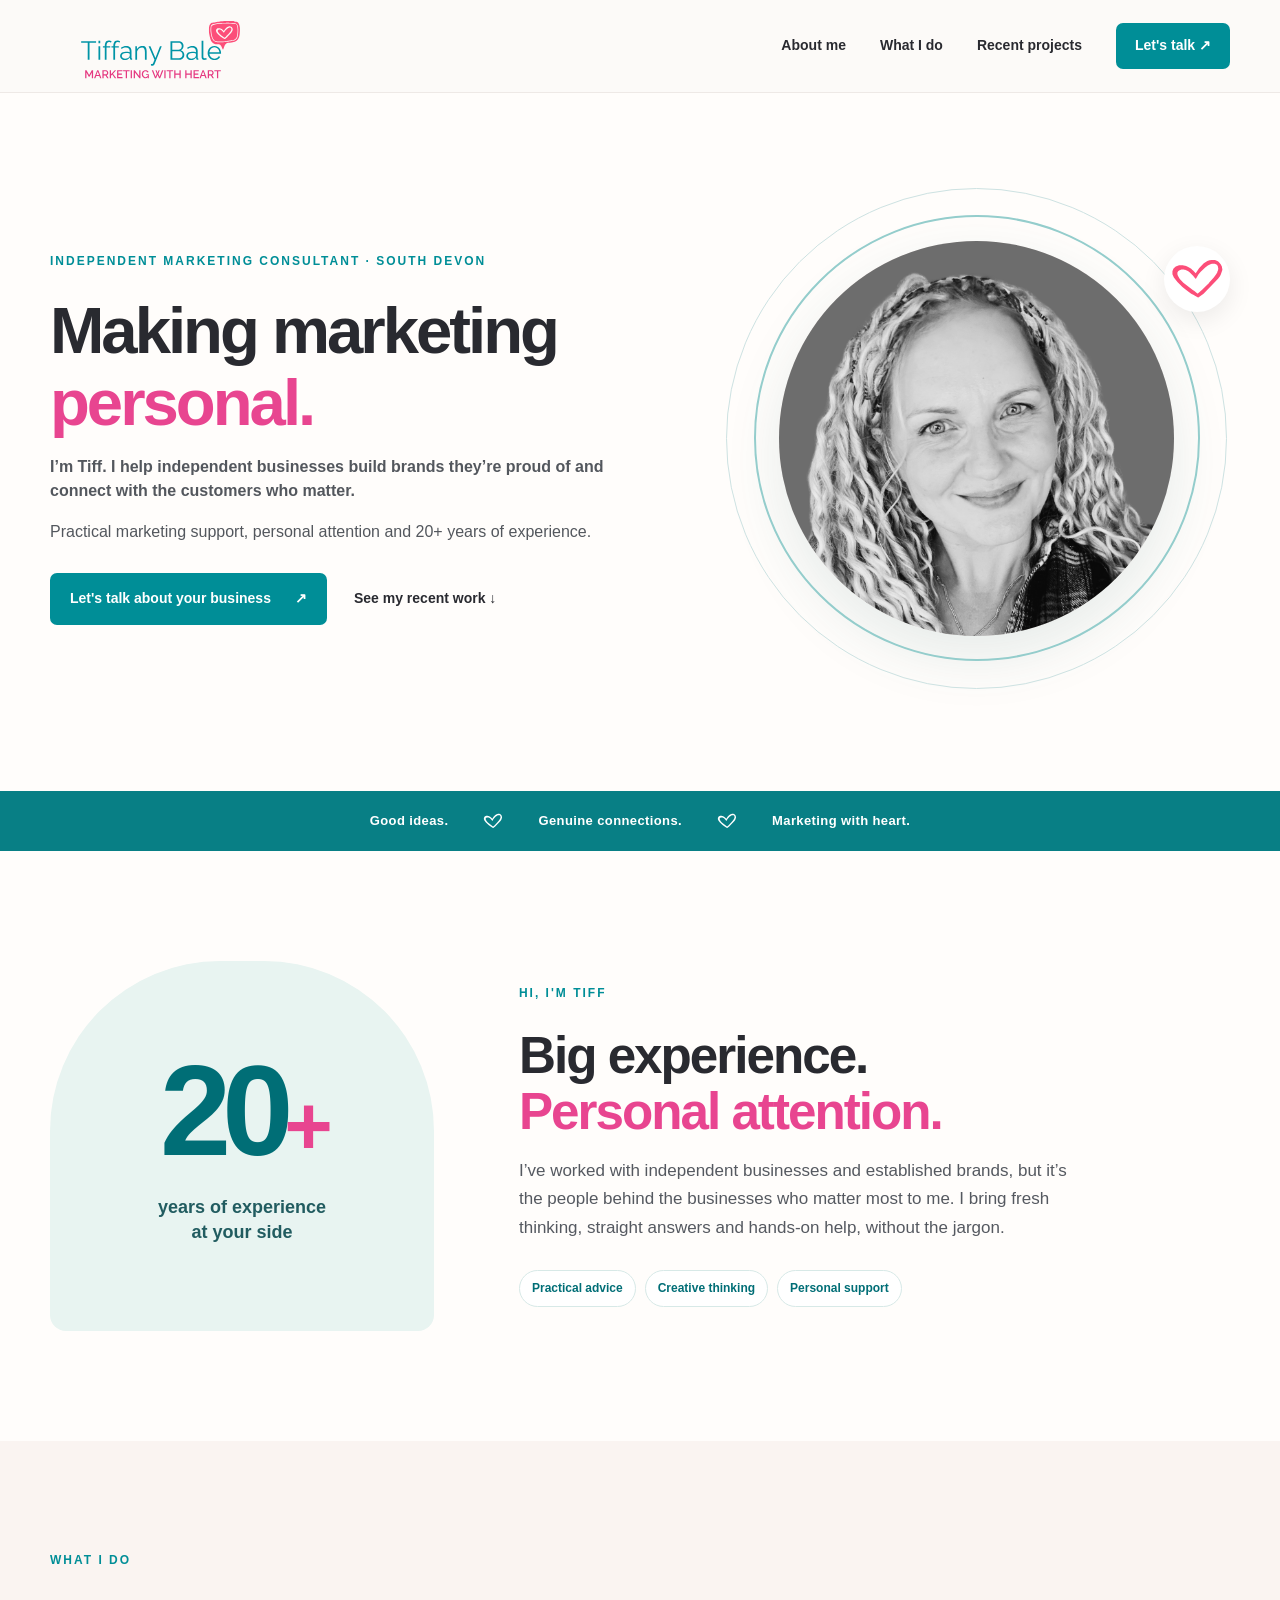
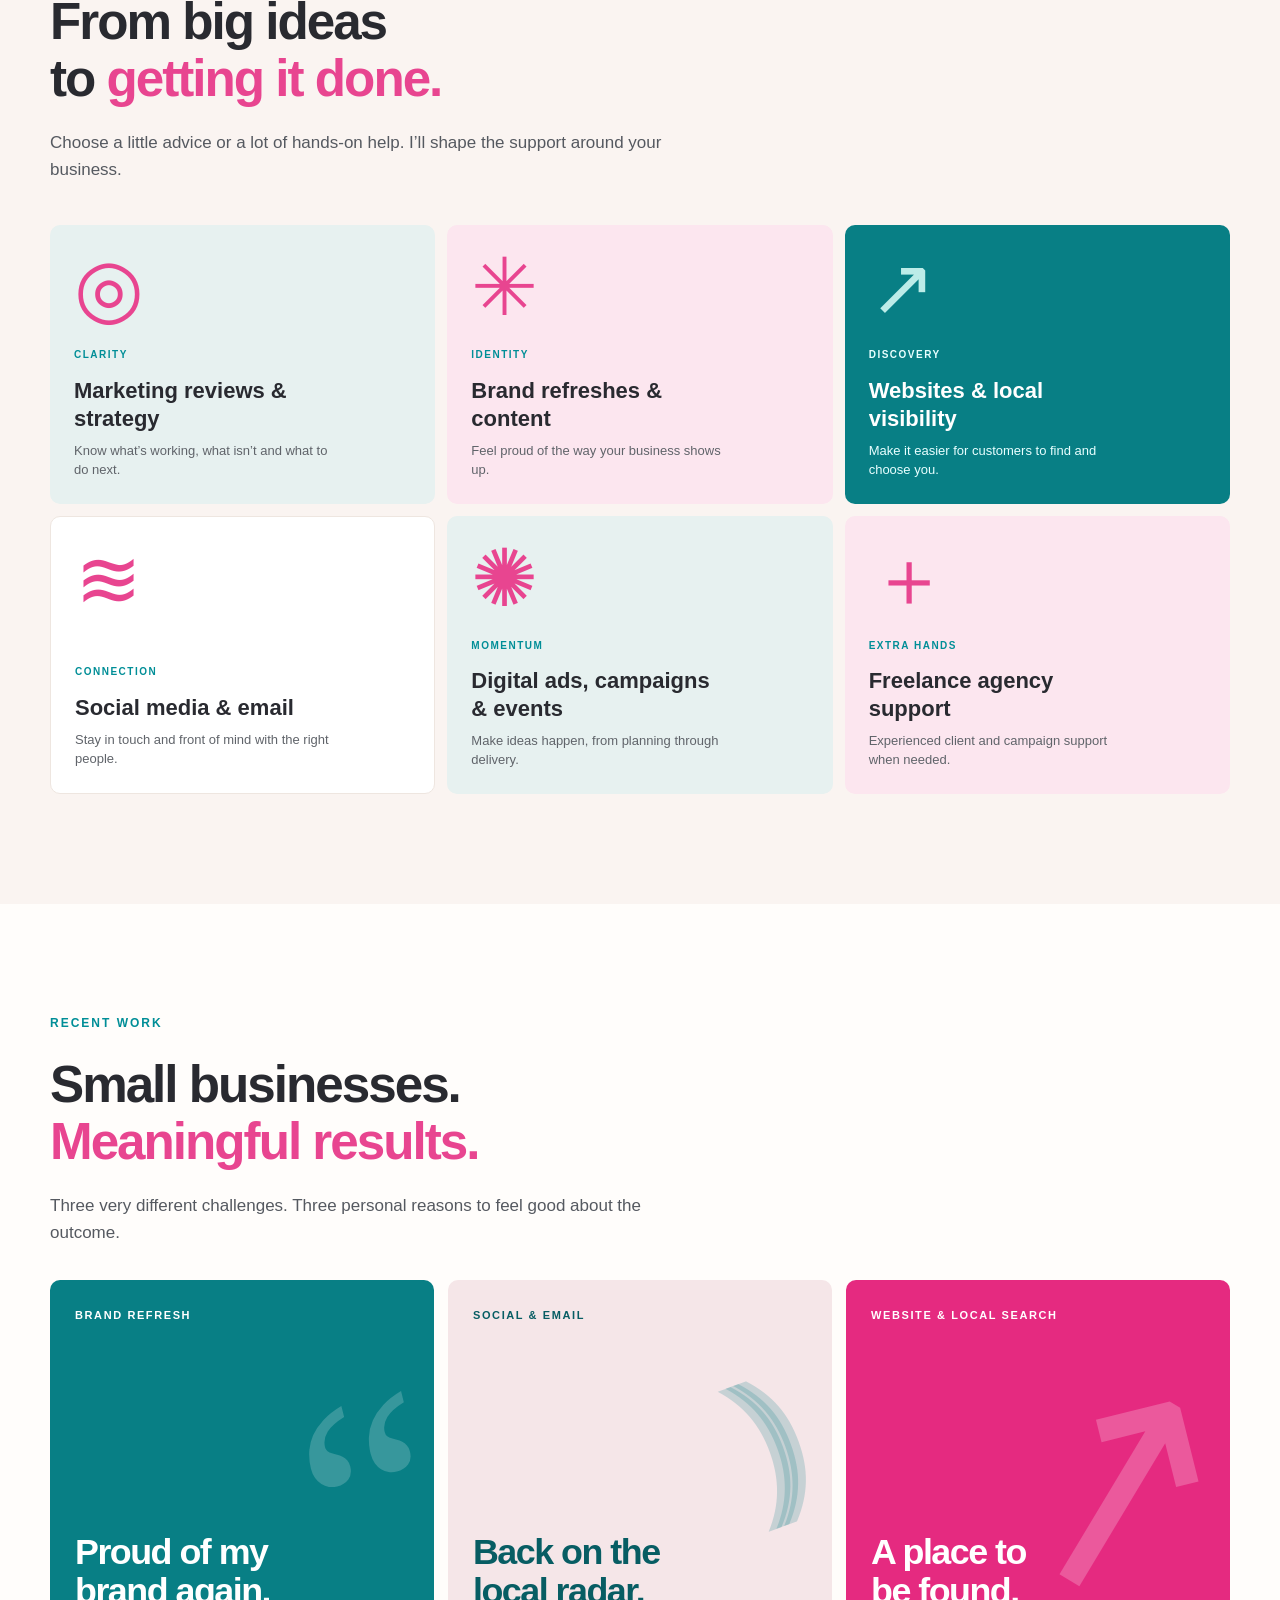
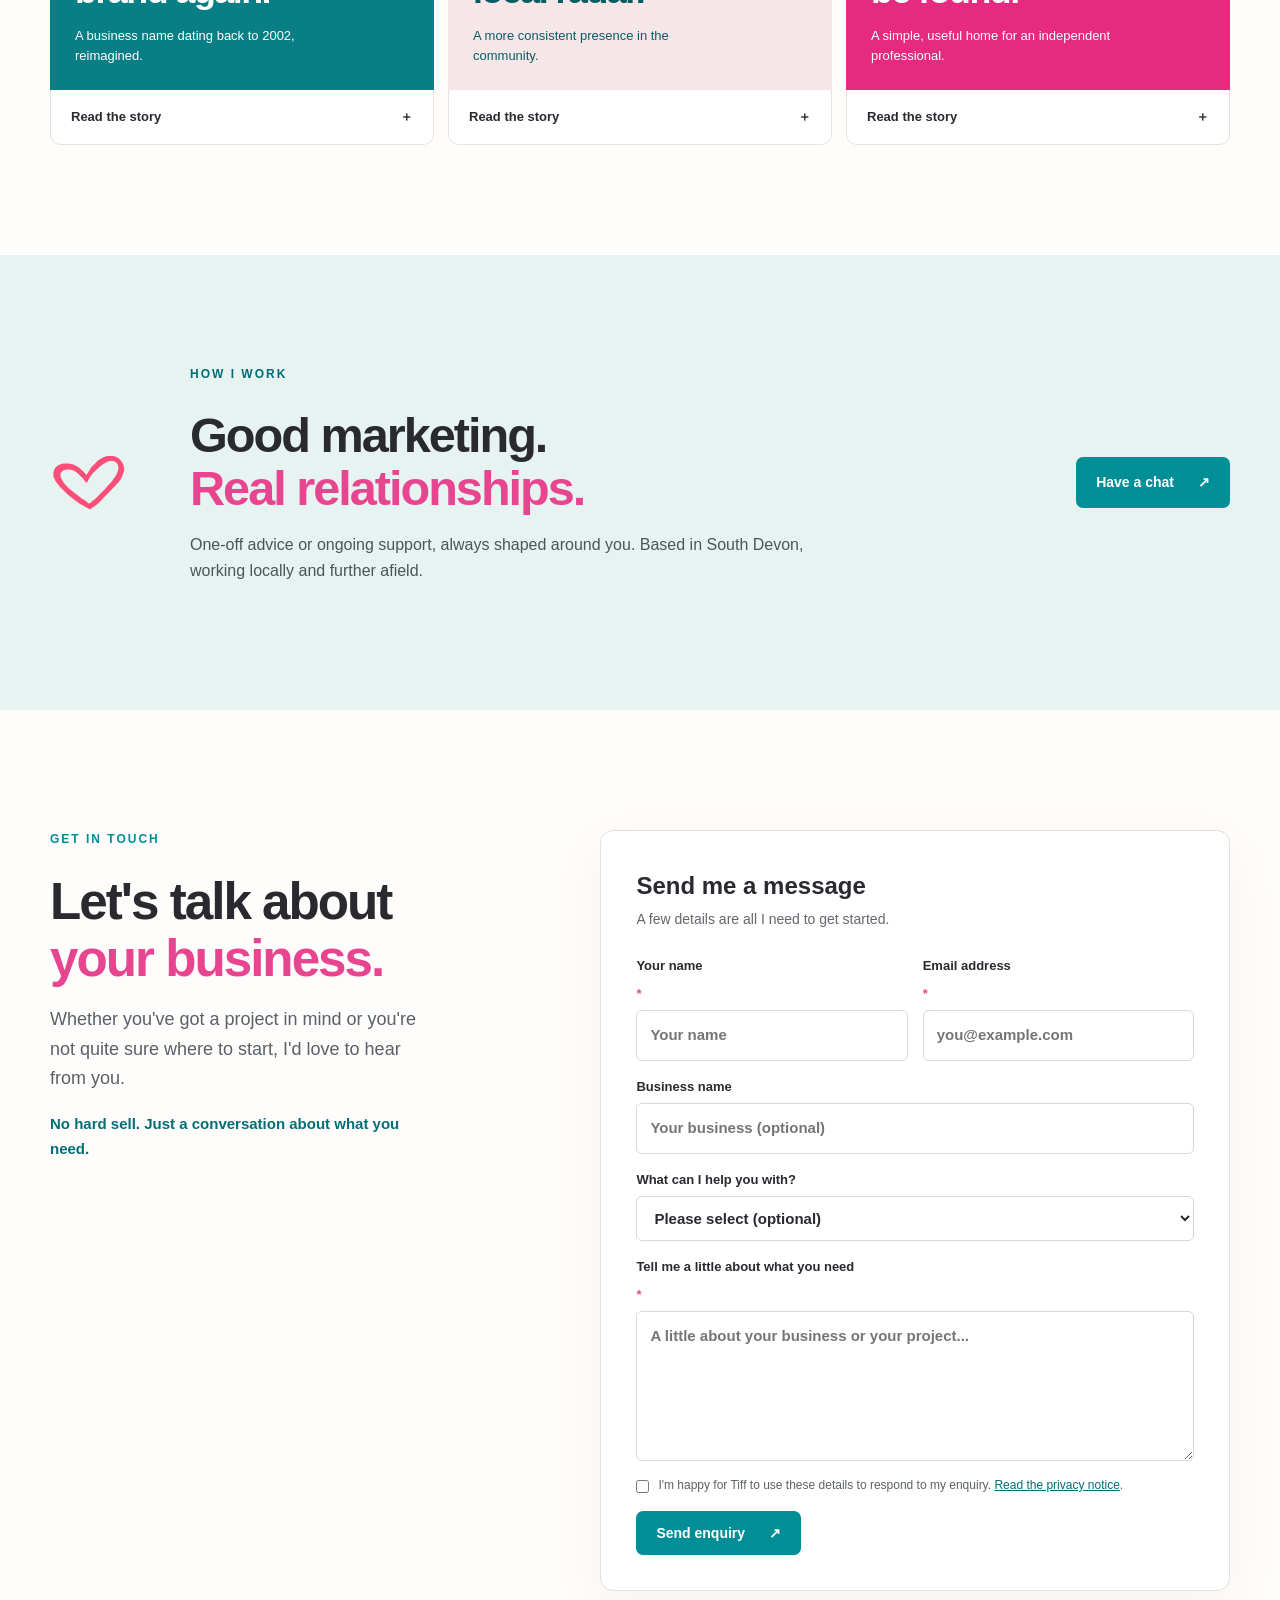
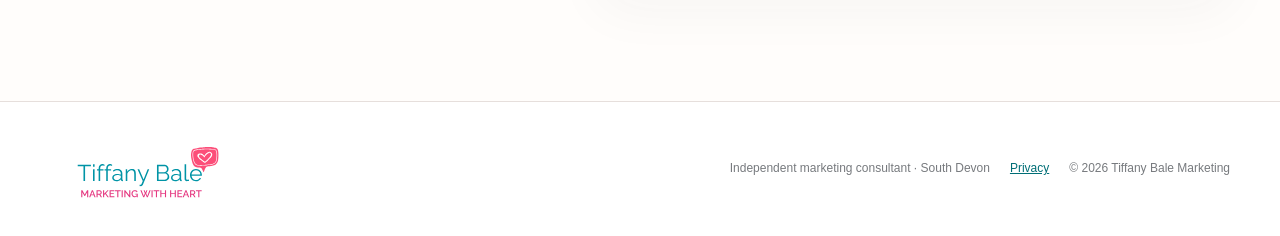
==== commit a4b8ae26: "Add files via upload" ====
--- a/index.html
+++ b/index.html
@@ -29,7 +29,7 @@
 <article class="service-card"><span class="tile-symbol" aria-hidden="true">✺</span><span class="card-meta">MOMENTUM</span><h3>Digital ads, campaigns & events</h3><p>Make ideas happen, from planning through delivery.</p></article>
 <article class="service-card"><span class="tile-symbol" aria-hidden="true">＋</span><span class="card-meta">EXTRA HANDS</span><h3>Freelance agency support</h3><p>Experienced client and campaign support when needed.</p></article>
 </div></div></section>
-<section class="section wrap projects" id="projects"><div class="section-head"><div><p class="kicker">SELECTED WORK · 2026</p><h2>Small businesses.<br><em>Meaningful results.</em></h2></div><p>Three very different challenges. Three personal reasons to feel good about the outcome.</p></div>
+<section class="section wrap projects" id="projects"><div class="section-head"><div><p class="kicker">RECENT WORK</p><h2>Small businesses.<br><em>Meaningful results.</em></h2></div><p>Three very different challenges. Three personal reasons to feel good about the outcome.</p></div>
 <div class="project-grid visual-projects">
 <article class="project-card project-one"><div class="project-face"><span class="project-category">BRAND REFRESH</span><span class="project-glyph" aria-hidden="true">“</span><h3>Proud of my<br>brand again.</h3><span class="project-sub">A business name dating back to 2002, reimagined.</span></div><details><summary>Read the story <span aria-hidden="true">＋</span></summary><div class="project-story"><p>He'd grown embarrassed by the name he chose in 2002. I refreshed the identity rather than throwing away its history.</p><strong>The difference</strong><p>He's proud of his brand again, and saw an immediate increase in bookings.</p></div></details></article>
 <article class="project-card project-two"><div class="project-face"><span class="project-category">SOCIAL & EMAIL</span><span class="project-glyph project-wave" aria-hidden="true">)))</span><h3>Back on the<br>local radar.</h3><span class="project-sub">A more consistent presence in the community.</span></div><details><summary>Read the story <span aria-hidden="true">＋</span></summary><div class="project-story"><p>A local business was struggling to stay front of mind. I put a consistent social media and email marketing approach in place.</p><strong>The difference</strong><p>Regular new business enquiries and a stronger connection with local customers.</p></div></details></article>
--- a/styles.css
+++ b/styles.css
@@ -5,3 +5,73 @@
 @media(max-width:980px){.about-compact{gap:35px}.project-face{height:340px}.project-face h3{font-size:28px}}
 @media(max-width:700px){.hero{padding-top:45px;padding-bottom:70px}.hero h1{letter-spacing:-2px}.hero-content .lead{font-size:17px}.about-compact{grid-template-columns:1fr;gap:28px;padding-top:75px;padding-bottom:75px}.about-stat{min-height:190px;border-radius:14px;flex-direction:row;gap:25px}.about-stat strong{font-size:96px;letter-spacing:-5px}.about-stat>span{font-size:16px;text-align:left}.graphic-services{grid-template-columns:repeat(2,minmax(0,1fr));gap:9px}.graphic-services .service-card{padding:16px;min-height:220px}.graphic-services .tile-symbol{font-size:60px;height:60px}.graphic-services .service-card h3{font-size:18px}.graphic-services .service-card p{font-size:12px}.project-face{height:330px}.visual-projects{grid-template-columns:1fr}.ribbon-inner span{font-size:10px}.contact{padding-top:70px}}
 @media(max-width:420px){.graphic-services{grid-template-columns:1fr}.graphic-services .service-card{min-height:180px}.graphic-services .tile-symbol{font-size:54px;height:55px}}
+
+/* Responsive and alignment refinements, November 2026 */
+.section-head {display:block;max-width:850px;margin-bottom:42px;}
+.section-head>p {display:block;margin:22px 0 0;max-width:640px;font-size:17px;line-height:1.6;}
+.section-head h2 {max-width:820px;}
+.projects .section-head {margin-bottom:34px;}
+.hero-content,.section-head>div,.about-intro,.contact-intro {min-width:0;}
+.portrait-circle img {width:100%;height:100%;object-fit:contain;object-position:center center;display:block;filter:grayscale(100%);}
+@media(max-width:980px) {
+ .wrap {width:calc(100% - 48px);}
+ .hero {grid-template-columns:minmax(0,1fr) minmax(0,.8fr);gap:22px;padding-top:64px;padding-bottom:65px;}
+ .hero h1 {font-size:clamp(42px,5vw,62px);}
+ .section-head {max-width:100%;}
+ .section-head>p {margin-top:19px;}
+ .project-face {height:350px;}
+}
+@media(max-width:700px) {
+ html,body{max-width:100%;overflow-x:clip;}
+ .wrap {width:calc(100% - 36px);}
+ .header-inner {min-height:76px;gap:12px;}
+ .brand img {width:min(180px,48vw);}
+ .header nav {max-height:calc(100svh - 76px);overflow-y:auto;}
+ .hero {display:flex;flex-direction:column;gap:20px;padding-top:35px;padding-bottom:52px;min-height:0;align-items:stretch;}
+ .hero h1 {font-size:clamp(39px,10vw,58px);letter-spacing:-1.8px;overflow-wrap:normal;}
+ .hero-content .lead {font-size:17px;line-height:1.5;margin-top:20px;}
+ .hero-content .hero-small {font-size:14px;line-height:1.55;}
+ .hero-actions {display:flex;align-items:flex-start;flex-direction:column;gap:16px;margin-top:22px;}
+ .hero-actions .button {max-width:100%;}
+ .portrait-design {width:min(94%,390px);margin:2px auto 0;aspect-ratio:1;flex-shrink:0;}
+ .portrait-circle {width:78%;height:78%;}
+ .heart-accent {width:52px;height:52px;right:1%;top:11%;}
+ .heart-accent img {width:43px;height:43px;}
+ .ribbon {padding:15px 0;}
+ .ribbon-inner {flex-wrap:wrap;justify-content:center;column-gap:12px;row-gap:6px;}
+ .ribbon-inner span {font-size:11px;}
+ .ribbon-inner span:last-child {display:none;}
+ .ribbon-inner img:nth-last-child(2){display:none;}
+ .section {padding-top:65px;padding-bottom:65px;}
+ .section-head {display:block;margin-bottom:28px;}
+ .section-head h2,.about-intro h2,.contact h2 {font-size:clamp(35px,9vw,46px);letter-spacing:-1.4px;}
+ .section-head>p {font-size:15px;line-height:1.6;margin:16px 0 0;max-width:100%;}
+ .about-compact {display:grid;grid-template-columns:1fr;gap:26px;padding-top:65px;padding-bottom:65px;}
+ .about-stat {min-height:155px;border-radius:14px;gap:16px;padding:20px;}
+ .about-stat strong {font-size:clamp(72px,19vw,106px);letter-spacing:-5px;}
+ .about-stat>span {font-size:15px;}
+ .about-intro>p:not(.kicker){font-size:15px;line-height:1.7;}
+ .graphic-services {display:grid;grid-template-columns:repeat(2,minmax(0,1fr));gap:10px;}
+ .graphic-services .service-card {min-width:0;min-height:215px;padding:16px;}
+ .graphic-services .tile-symbol{font-size:52px;height:56px;margin:8px 0 8px;}
+ .graphic-services .service-card h3{font-size:17px;line-height:1.2;margin:12px 0 9px;overflow-wrap:break-word;}
+ .graphic-services .service-card p{font-size:12px;line-height:1.5;}
+ .visual-projects {display:grid;grid-template-columns:1fr;gap:20px;}
+ .project-face {height:320px;padding:24px;}
+ .project-face h3 {font-size:clamp(33px,9vw,44px);}
+ .project-glyph {font-size:230px;}
+ .project-wave {font-size:130px;}
+ .approach-inner {display:grid;grid-template-columns:1fr;gap:15px;}
+ .approach-inner .button {grid-column:1;justify-self:start;white-space:normal;}
+ .contact {display:grid;grid-template-columns:1fr;gap:24px;padding-top:65px;}
+ .form-card {padding:22px 18px;}
+ .form-row {display:grid;grid-template-columns:1fr;gap:15px;}
+ .footer-inner{display:flex;flex-direction:column;align-items:flex-start;gap:18px;}
+ .footer-inner>div{display:flex;flex-direction:column;align-items:flex-start;gap:8px;}
+}
+@media(max-width:380px) {
+ .wrap{width:calc(100% - 28px);}
+ .graphic-services {grid-template-columns:1fr;}
+ .graphic-services .service-card{min-height:190px;}
+ .hero h1 {font-size:38px;}
+}
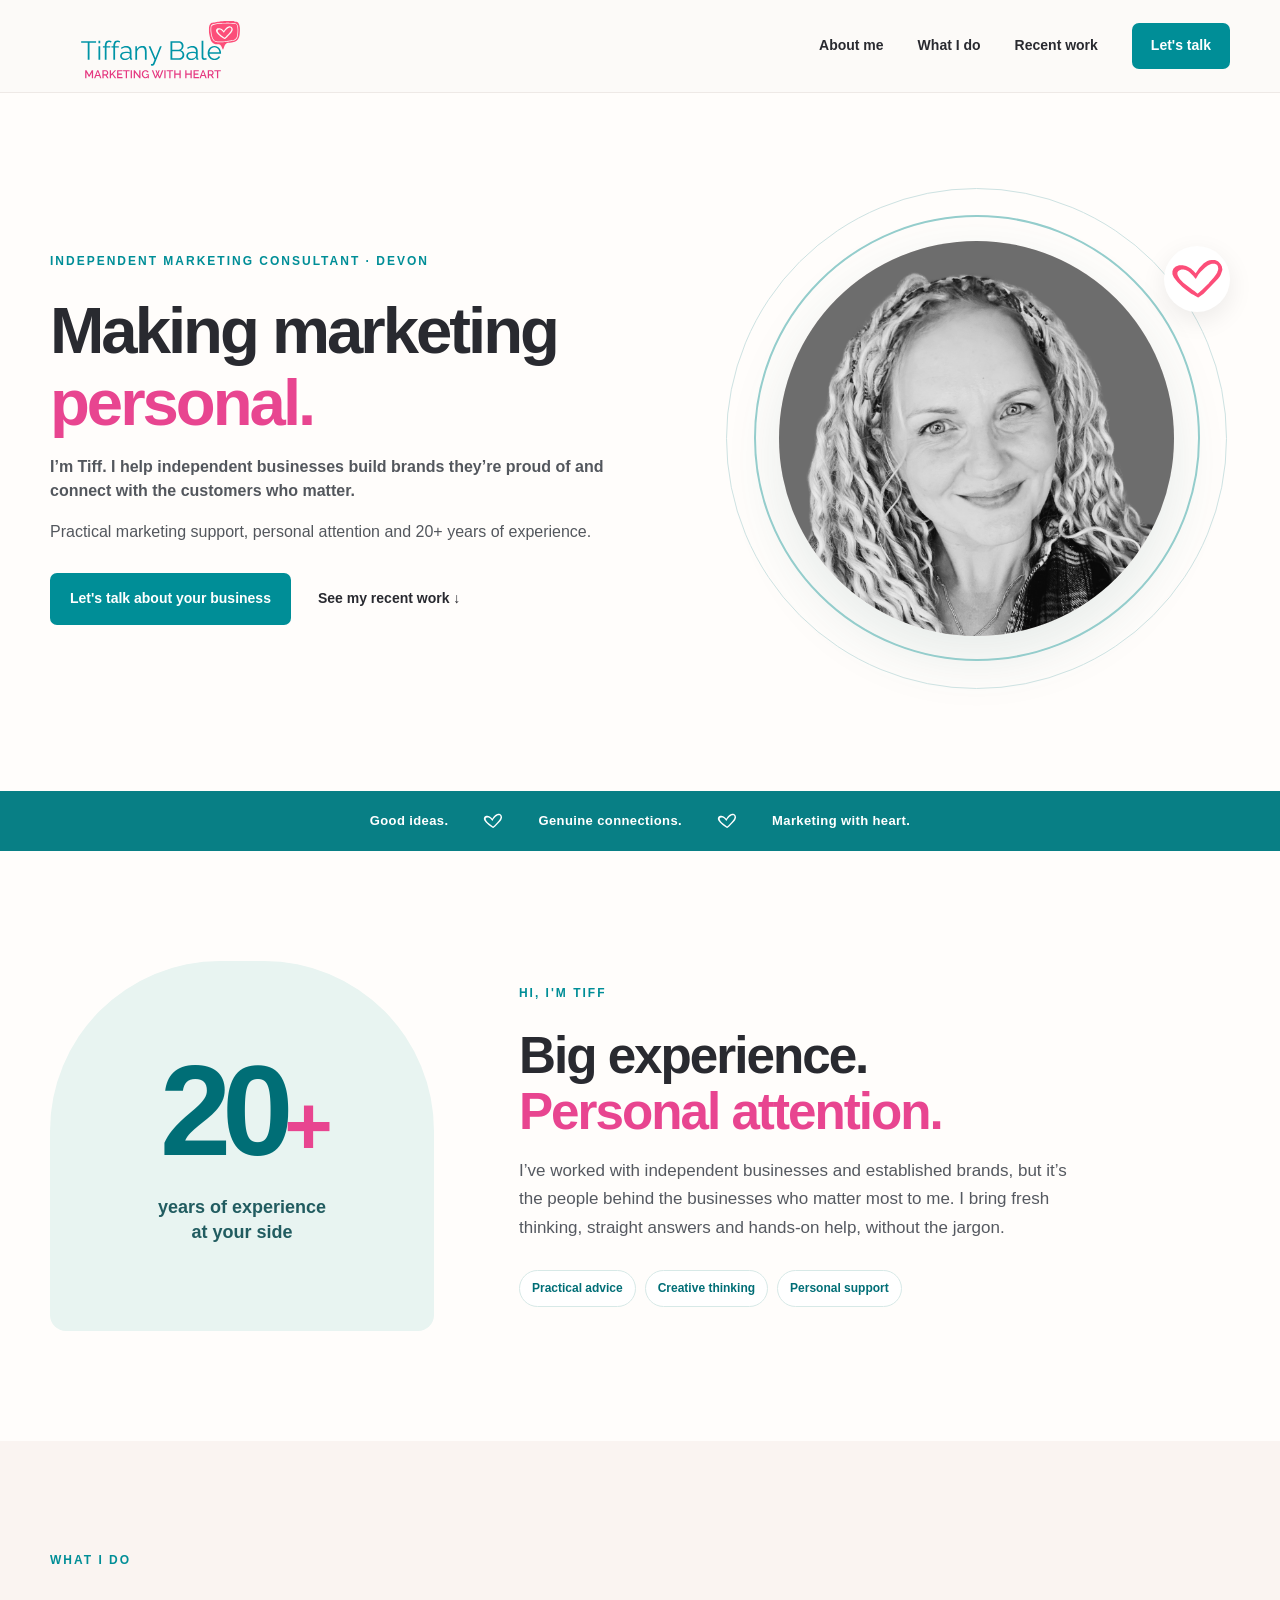
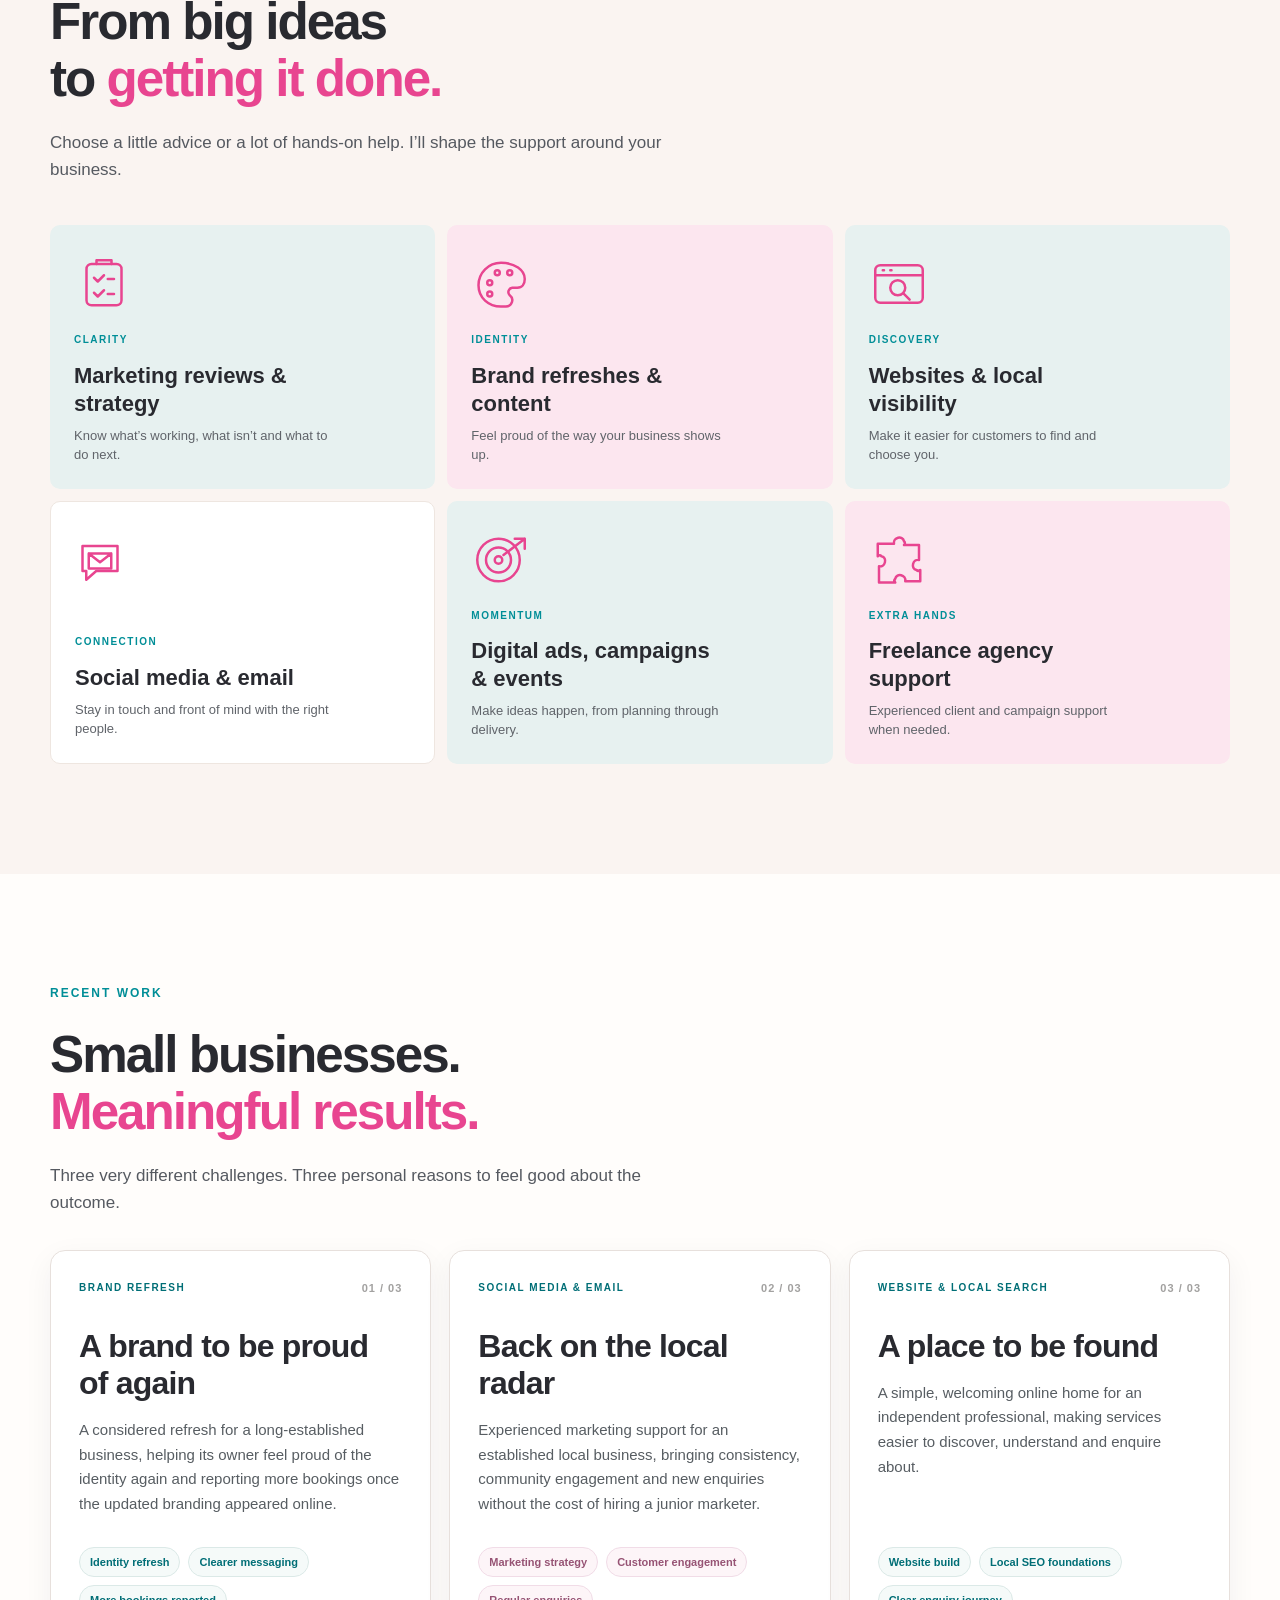
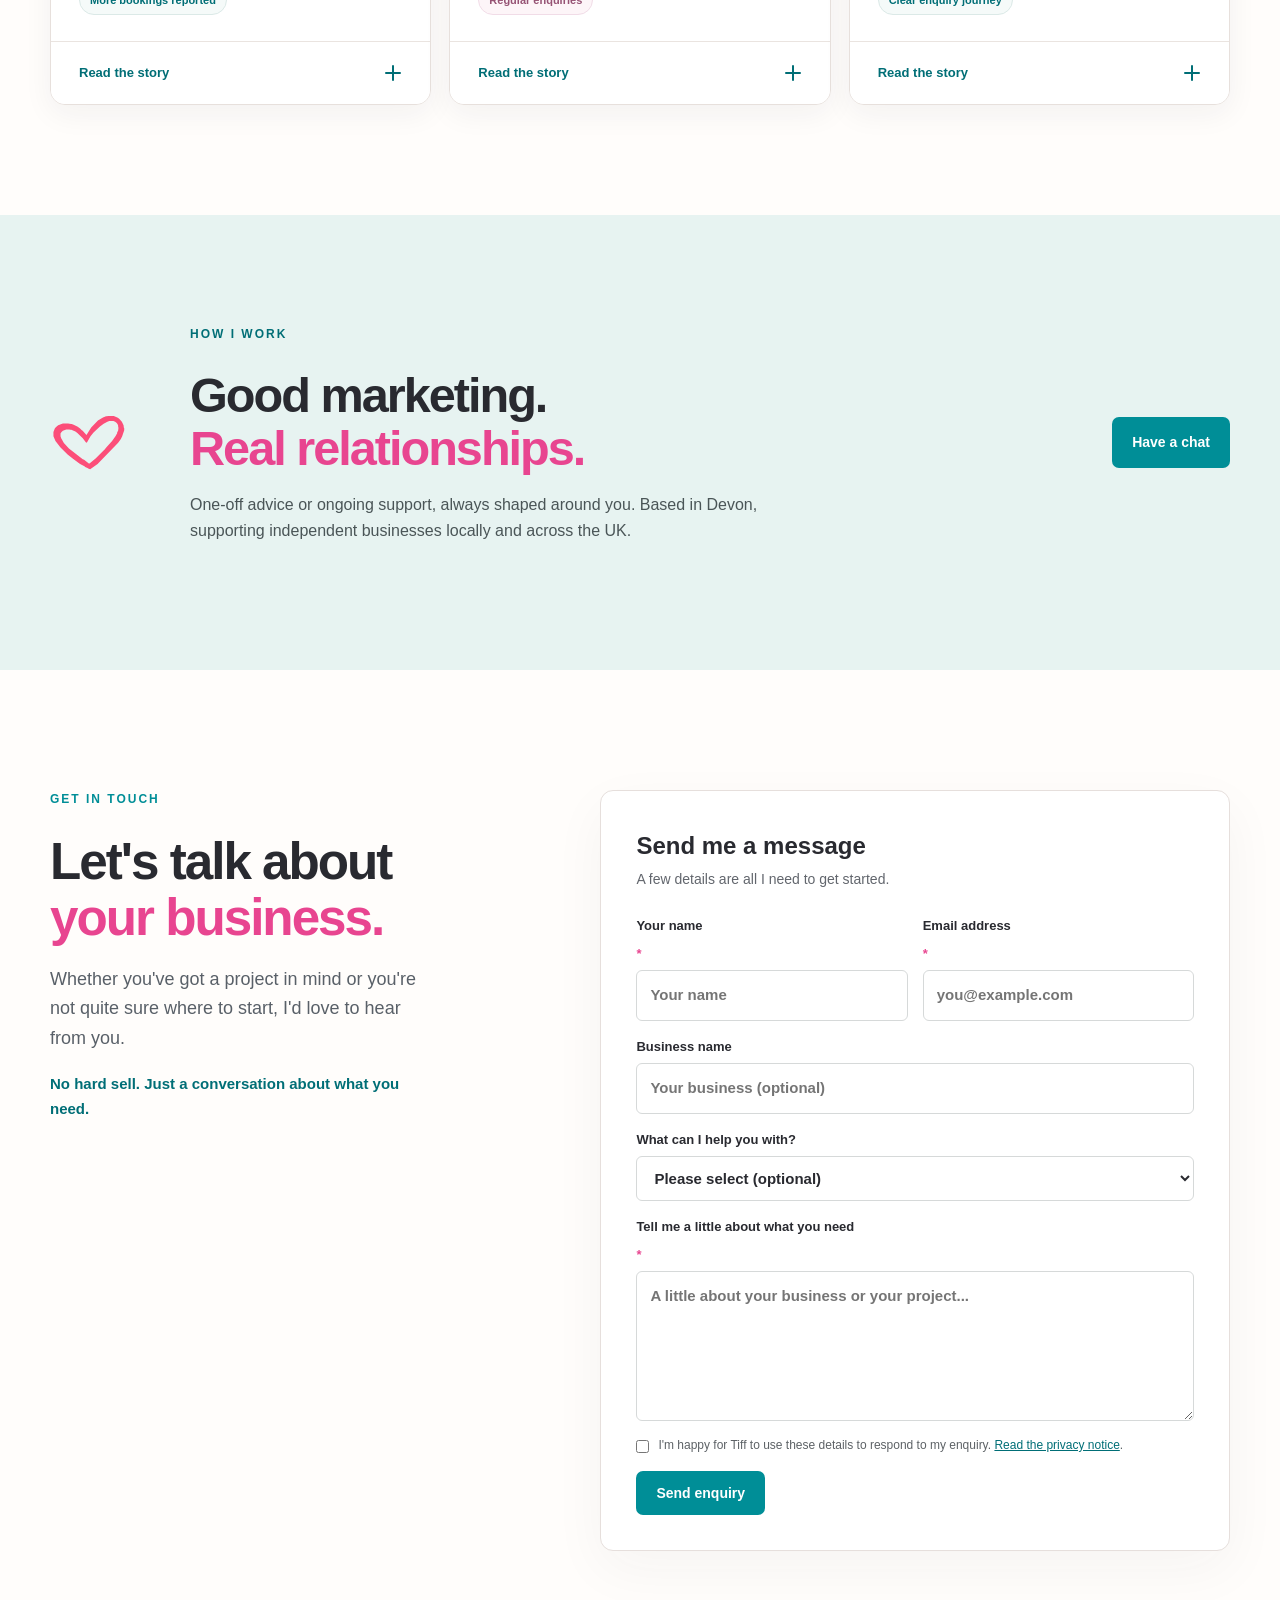
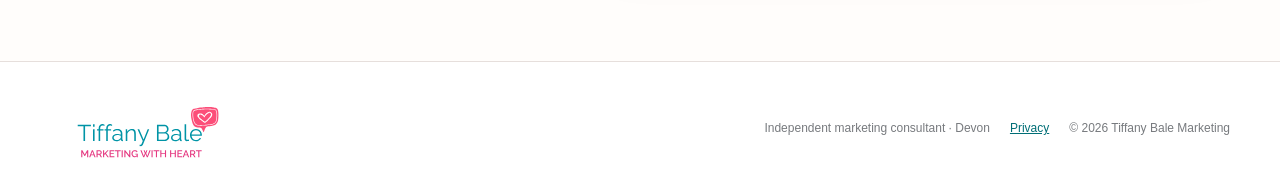
==== commit 18dc9bcc: "Add files via upload Recent work and Devon Update" ====
--- a/index.html
+++ b/index.html
@@ -3,8 +3,8 @@
 <head>
 <meta charset="utf-8"><meta name="viewport" content="width=device-width, initial-scale=1">
 <meta name="theme-color" content="#fcfaf8">
-<meta name="description" content="Friendly, experienced freelance marketing support for small and independent businesses in South Devon and beyond. Branding, websites, social media and digital marketing from Tiffany Bale.">
-<title>Tiffany Bale | Freelance Marketing Consultant in South Devon</title>
+<meta name="description" content="Friendly, experienced freelance marketing support for small and independent businesses in Devon and beyond. Branding, websites, social media and digital marketing from Tiffany Bale.">
+<title>Tiffany Bale | Freelance Marketing Consultant in Devon</title>
 <link rel="icon" type="image/svg+xml" href="assets/favicon.svg">
 <link rel="stylesheet" href="styles.css"><script defer src="script.js"></script>
 </head>
@@ -12,32 +12,47 @@
 <a class="skip" href="#main">Skip to content</a>
 <header class="header"><div class="wrap header-inner">
 <a href="#top" class="brand" aria-label="Tiffany Bale Marketing home"><img src="assets/tiffany-bale-logo.svg" alt="Tiffany Bale, Marketing with Heart" /></a>
-<button class="menu-btn" aria-label="Toggle menu" aria-expanded="false" aria-controls="nav">Menu <span aria-hidden="true">☰</span></button>
-<nav id="nav" aria-label="Main navigation"><a href="#about">About me</a><a href="#services">What I do</a><a href="#projects">Recent projects</a><a class="nav-cta" href="#contact">Let's talk <span aria-hidden="true">↗</span></a></nav>
+<button class="menu-btn" aria-label="Toggle menu" aria-expanded="false" aria-controls="nav">Menu <span class="menu-icon" aria-hidden="true"><span></span><span></span><span></span></span></button>
+<nav id="nav" aria-label="Main navigation"><a href="#about">About me</a><a href="#services">What I do</a><a href="#projects">Recent work</a><a class="nav-cta" href="#contact">Let's talk</a></nav>
 </div></header>
 <main id="main">
-<section class="hero wrap" id="top"><div class="hero-content"><p class="eyebrow">INDEPENDENT MARKETING CONSULTANT · SOUTH DEVON</p><h1>Making marketing <em>personal.</em></h1><p class="lead">I’m Tiff. I help independent businesses build brands they’re proud of and connect with the customers who matter.</p><p class="hero-small">Practical marketing support, personal attention and 20+ years of experience.</p><div class="hero-actions"><a href="#contact" class="button">Let's talk about your business <span aria-hidden="true">↗</span></a><a href="#projects" class="inline-link">See my recent work <span aria-hidden="true">↓</span></a></div><div class="experience"><strong>20<span>+</span></strong><span>years of practical marketing experience</span></div></div>
+<section class="hero wrap" id="top"><div class="hero-content"><p class="eyebrow">INDEPENDENT MARKETING CONSULTANT · DEVON</p><h1>Making marketing <em>personal.</em></h1><p class="lead">I’m Tiff. I help independent businesses build brands they’re proud of and connect with the customers who matter.</p><p class="hero-small">Practical marketing support, personal attention and 20+ years of experience.</p><div class="hero-actions"><a href="#contact" class="button">Let's talk about your business</a><a href="#projects" class="inline-link">See my recent work <span aria-hidden="true">↓</span></a></div><div class="experience"><strong>20<span>+</span></strong><span>years of practical marketing experience</span></div></div>
 <div class="portrait-design"><div class="portrait-ring ring-outer"></div><div class="portrait-ring ring-inner"></div><div class="portrait-circle"><img src="assets/hero-photo.svg" alt="Portrait of Tiff Bale" /></div><div class="heart-accent"><img src="assets/heart-only.svg" alt="" /></div></div></section>
 <div class="ribbon"><div class="wrap ribbon-inner"><span>Good ideas.</span><img src="assets/heart-only.svg" alt=""><span>Genuine connections.</span><img src="assets/heart-only.svg" alt=""><span>Marketing with heart.</span></div></div>
 <section class="about-compact wrap" id="about"><div class="about-stat"><strong>20<span>+</span></strong><span>years of experience<br>at your side</span></div><div class="about-intro"><p class="kicker">HI, I'M TIFF</p><h2>Big experience.<br><em>Personal attention.</em></h2><p>I’ve worked with independent businesses and established brands, but it’s the people behind the businesses who matter most to me. I bring fresh thinking, straight answers and hands-on help, without the jargon.</p><div class="values"><span>Practical advice</span><span>Creative thinking</span><span>Personal support</span></div></div></section>
 <section class="section services" id="services"><div class="wrap"><div class="section-head"><div><p class="kicker">WHAT I DO</p><h2>From big ideas<br>to <em>getting it done.</em></h2></div><p>Choose a little advice or a lot of hands-on help. I’ll shape the support around your business.</p></div>
 <div class="cards graphic-services">
-<article class="service-card"><span class="tile-symbol" aria-hidden="true">◎</span><span class="card-meta">CLARITY</span><h3>Marketing reviews & strategy</h3><p>Know what’s working, what isn’t and what to do next.</p></article>
-<article class="service-card"><span class="tile-symbol" aria-hidden="true">✳</span><span class="card-meta">IDENTITY</span><h3>Brand refreshes & content</h3><p>Feel proud of the way your business shows up.</p></article>
-<article class="service-card"><span class="tile-symbol" aria-hidden="true">↗</span><span class="card-meta">DISCOVERY</span><h3>Websites & local visibility</h3><p>Make it easier for customers to find and choose you.</p></article>
-<article class="service-card"><span class="tile-symbol" aria-hidden="true">≋</span><span class="card-meta">CONNECTION</span><h3>Social media & email</h3><p>Stay in touch and front of mind with the right people.</p></article>
-<article class="service-card"><span class="tile-symbol" aria-hidden="true">✺</span><span class="card-meta">MOMENTUM</span><h3>Digital ads, campaigns & events</h3><p>Make ideas happen, from planning through delivery.</p></article>
-<article class="service-card"><span class="tile-symbol" aria-hidden="true">＋</span><span class="card-meta">EXTRA HANDS</span><h3>Freelance agency support</h3><p>Experienced client and campaign support when needed.</p></article>
+<article class="service-card"><svg class="service-icon" viewBox="0 0 48 48" fill="none" stroke="currentColor" stroke-width="2.1" stroke-linecap="round" stroke-linejoin="round" aria-hidden="true"><rect x="10" y="8" width="28" height="33" rx="4"/><path d="M18 8v-3h12v3"/><path d="M16 19l3 3 5-5M27 20h5M16 31l3 3 5-5M27 32h5"/></svg><span class="card-meta">CLARITY</span><h3>Marketing reviews & strategy</h3><p>Know what’s working, what isn’t and what to do next.</p></article>
+<article class="service-card"><svg class="service-icon" viewBox="0 0 48 48" fill="none" stroke="currentColor" stroke-width="2.1" stroke-linecap="round" stroke-linejoin="round" aria-hidden="true"><path d="M24 7c-10 0-18 8-18 18s8 17 18 17h4a5 5 0 0 0 3-9 3.5 3.5 0 0 1 2-6h4c4 0 6-3 6-7C43 13 35 7 24 7Z"/><circle cx="15" cy="23" r="2"/><circle cx="21" cy="15" r="2"/><circle cx="31" cy="15" r="2"/><circle cx="15" cy="32" r="2"/></svg><span class="card-meta">IDENTITY</span><h3>Brand refreshes & content</h3><p>Feel proud of the way your business shows up.</p></article>
+<article class="service-card"><svg class="service-icon" viewBox="0 0 48 48" fill="none" stroke="currentColor" stroke-width="2.1" stroke-linecap="round" stroke-linejoin="round" aria-hidden="true"><rect x="5" y="9" width="38" height="30" rx="4"/><path d="M5 17h38M11 13h1M17 13h1"/><circle cx="23" cy="27" r="6"/><path d="m27.5 31.5 5 5"/></svg><span class="card-meta">DISCOVERY</span><h3>Websites & local visibility</h3><p>Make it easier for customers to find and choose you.</p></article>
+<article class="service-card"><svg class="service-icon" viewBox="0 0 48 48" fill="none" stroke="currentColor" stroke-width="2.1" stroke-linecap="round" stroke-linejoin="round" aria-hidden="true"><path d="M6 12h28v20H17l-8 7v-7H6z"/><path d="m11 18 9 7 9-7M11 18h18v12H11z"/></svg><span class="card-meta">CONNECTION</span><h3>Social media & email</h3><p>Stay in touch and front of mind with the right people.</p></article>
+<article class="service-card"><svg class="service-icon" viewBox="0 0 48 48" fill="none" stroke="currentColor" stroke-width="2.1" stroke-linecap="round" stroke-linejoin="round" aria-hidden="true"><circle cx="22" cy="24" r="17"/><circle cx="22" cy="24" r="10"/><circle cx="22" cy="24" r="3"/><path d="M26 20 43 7m-8 0h8v8"/></svg><span class="card-meta">MOMENTUM</span><h3>Digital ads, campaigns & events</h3><p>Make ideas happen, from planning through delivery.</p></article>
+<article class="service-card"><svg class="service-icon" viewBox="0 0 48 48" fill="none" stroke="currentColor" stroke-width="2.1" stroke-linecap="round" stroke-linejoin="round" aria-hidden="true"><path d="M8 11h12c-1-5 7-7 8-2 1 1 1 2 0 3h12v12c-5-1-7 7-2 8 1 1 2 1 3 0v9H29c1-5-7-7-8-2-1 1-1 2 0 3H8V29c5 1 7-7 2-8-1-1-2-1-3 0V11z"/></svg><span class="card-meta">EXTRA HANDS</span><h3>Freelance agency support</h3><p>Experienced client and campaign support when needed.</p></article>
 </div></div></section>
 <section class="section wrap projects" id="projects"><div class="section-head"><div><p class="kicker">RECENT WORK</p><h2>Small businesses.<br><em>Meaningful results.</em></h2></div><p>Three very different challenges. Three personal reasons to feel good about the outcome.</p></div>
 <div class="project-grid visual-projects">
-<article class="project-card project-one"><div class="project-face"><span class="project-category">BRAND REFRESH</span><span class="project-glyph" aria-hidden="true">“</span><h3>Proud of my<br>brand again.</h3><span class="project-sub">A business name dating back to 2002, reimagined.</span></div><details><summary>Read the story <span aria-hidden="true">＋</span></summary><div class="project-story"><p>He'd grown embarrassed by the name he chose in 2002. I refreshed the identity rather than throwing away its history.</p><strong>The difference</strong><p>He's proud of his brand again, and saw an immediate increase in bookings.</p></div></details></article>
-<article class="project-card project-two"><div class="project-face"><span class="project-category">SOCIAL & EMAIL</span><span class="project-glyph project-wave" aria-hidden="true">)))</span><h3>Back on the<br>local radar.</h3><span class="project-sub">A more consistent presence in the community.</span></div><details><summary>Read the story <span aria-hidden="true">＋</span></summary><div class="project-story"><p>A local business was struggling to stay front of mind. I put a consistent social media and email marketing approach in place.</p><strong>The difference</strong><p>Regular new business enquiries and a stronger connection with local customers.</p></div></details></article>
-<article class="project-card project-three"><div class="project-face"><span class="project-category">WEBSITE & LOCAL SEARCH</span><span class="project-glyph project-window" aria-hidden="true">↗</span><h3>A place to<br>be found.</h3><span class="project-sub">A simple, useful home for an independent professional.</span></div><details><summary>Read the story <span aria-hidden="true">＋</span></summary><div class="project-story"><p>A sole trader needed a straightforward website to help local customers discover her services. I created a clear, practical online presence.</p><strong>The difference</strong><p>Potential customers now have an easy place to learn about the business and make an enquiry. Search performance is yet to be measured.</p></div></details></article>
+<article class="project-card case-card project-one">
+<div class="case-topline"><span class="case-category">BRAND REFRESH</span><span class="case-index">01 / 03</span></div>
+<div class="case-card-main"><h3>A brand to be proud of again</h3><p class="case-summary">A considered refresh for a long-established business, helping its owner feel proud of the identity again and reporting more bookings once the updated branding appeared online.</p><div class="case-tags" aria-label="Project highlights"><span>Identity refresh</span><span>Clearer messaging</span><span>More bookings reported</span></div></div>
+<details><summary>Read the story <span class="details-plus" aria-hidden="true"></span></summary>
+ <div class="case-detail"><h4>The challenge</h4><p>A business owner had grown uncomfortable with the name and identity he had chosen when starting his business back in 2002. Although the business had evolved over the years, the branding had not kept pace.</p><h4>My approach</h4><p>Rather than starting again and losing the history behind the business, I refreshed its identity and presentation to better reflect the business it had become.</p><h4>The outcome</h4><p>The owner felt proud of his brand again, with renewed confidence in how he presented it. He reported an immediate increase in bookings once the new branding was applied to his website.</p><div class="case-expertise"><span>EXPERTISE</span><p>Brand identity · Marketing advice · Creative direction</p></div></div></details>
+</article>
+<article class="project-card case-card project-two">
+<div class="case-topline"><span class="case-category">SOCIAL MEDIA & EMAIL</span><span class="case-index">02 / 03</span></div>
+<div class="case-card-main"><h3>Back on the local radar</h3><p class="case-summary">Experienced marketing support for an established local business, bringing consistency, community engagement and new enquiries without the cost of hiring a junior marketer.</p><div class="case-tags" aria-label="Project highlights"><span>Marketing strategy</span><span>Customer engagement</span><span>Regular enquiries</span></div></div>
+<details><summary>Read the story <span class="details-plus" aria-hidden="true"></span></summary>
+ <div class="case-detail"><h4>The challenge</h4><p>An established local business recognised that its marketing needed more attention and was considering employing a junior marketing team member. What it needed was experienced support to identify opportunities, build a clear approach and deliver the work, without the commitment and overheads of recruitment.</p><h4>My approach</h4><p>I provided flexible, hands-on marketing support, combining planning with day-to-day delivery. I developed a more consistent approach to social media and customer communications, with regular content, useful advice and opportunities for community engagement. The focus was on visibility, relationships and enquiries rather than simply posting more.</p><h4>The outcome</h4><p>The business gained access to experienced marketing support at a lower cost than recruiting an employee, alongside a more consistent presence, stronger community engagement and regular new business enquiries.</p><div class="case-expertise"><span>EXPERTISE</span><p>Marketing consultancy · Content strategy · Social media · Customer engagement</p></div></div></details>
+</article>
+<article class="project-card case-card project-three">
+<div class="case-topline"><span class="case-category">WEBSITE & LOCAL SEARCH</span><span class="case-index">03 / 03</span></div>
+<div class="case-card-main"><h3>A place to be found</h3><p class="case-summary">A simple, welcoming online home for an independent professional, making services easier to discover, understand and enquire about.</p><div class="case-tags" aria-label="Project highlights"><span>Website build</span><span>Local SEO foundations</span><span>Clear enquiry journey</span></div></div>
+<details><summary>Read the story <span class="details-plus" aria-hidden="true"></span></summary>
+ <div class="case-detail"><h4>The challenge</h4><p>An independent professional needed a straightforward, credible online presence where potential customers could understand the services available, find relevant information and make contact.</p><h4>My approach</h4><p>I created a simple, mobile-friendly website focused on what customers actually need, including clear service descriptions, local area information, straightforward enquiry options and foundational local search optimisation.</p><h4>The outcome</h4><p>The business now has a dedicated online home providing a clearer route from discovering the service to making an enquiry. Search visibility and longer-term performance are still to be measured.</p><div class="case-expertise"><span>EXPERTISE</span><p>Website development · Website copy · Local SEO · Customer experience</p></div></div></details>
+</article>
 </div></section>
-<section class="section approach"><div class="wrap approach-inner"><img src="assets/heart-only.svg" alt=""><div><p class="kicker">HOW I WORK</p><h2>Good marketing.<br><em>Real relationships.</em></h2><p>One-off advice or ongoing support, always shaped around you. Based in South Devon, working locally and further afield.</p></div><a href="#contact" class="button button-outline">Have a chat <span aria-hidden="true">↗</span></a></div></section>
+<section class="section approach"><div class="wrap approach-inner"><img src="assets/heart-only.svg" alt=""><div><p class="kicker">HOW I WORK</p><h2>Good marketing.<br><em>Real relationships.</em></h2><p>One-off advice or ongoing support, always shaped around you. Based in Devon, supporting independent businesses locally and across the UK.</p></div><a href="#contact" class="button button-outline">Have a chat</a></div></section>
 <section class="section contact wrap" id="contact"><div class="contact-intro"><p class="kicker">GET IN TOUCH</p><h2>Let's talk about<br><em>your business.</em></h2><p>Whether you've got a project in mind or you're not quite sure where to start, I'd love to hear from you.</p><p class="contact-small">No hard sell. Just a conversation about what you need.</p></div>
 <div class="form-card"><h3>Send me a message</h3><p class="form-subtitle">A few details are all I need to get started.</p>
-<form id="enquiry-form" action="https://formspree.io/f/mzeeyjzg" method="POST" novalidate><div class="form-row"><label>Your name <span>*</span><input name="name" autocomplete="name" required placeholder="Your name"></label><label>Email address <span>*</span><input name="email" type="email" autocomplete="email" required placeholder="you@example.com"></label></div><label>Business name <input name="business" placeholder="Your business (optional)"></label><label>What can I help you with?<select name="service"><option value="">Please select (optional)</option><option>Marketing advice & strategy</option><option>Branding & design</option><option>Website & local search</option><option>Social media & email marketing</option><option>Digital advertising & events</option><option>Freelance agency support</option><option>Something else</option></select></label><label>Tell me a little about what you need <span>*</span><textarea name="message" required rows="5" placeholder="A little about your business or your project..."></textarea></label><label class="consent"><input name="privacy_acknowledgement" type="checkbox" required><span>I'm happy for Tiff to use these details to respond to my enquiry. <a href="privacy.html">Read the privacy notice</a>.</span></label><div class="form-footer"><button type="submit" class="button" id="submit-button">Send enquiry <span aria-hidden="true">↗</span></button><span class="form-status" id="form-status" role="status"></span></div></form></div></section>
-</main><footer class="footer"><div class="wrap footer-inner"><a href="#top"><img src="assets/tiffany-bale-logo.svg" alt="Tiffany Bale Marketing with Heart"></a><div><span>Independent marketing consultant · South Devon</span><a href="privacy.html">Privacy</a><span>© <span id="year">2026</span> Tiffany Bale Marketing</span></div></div></footer>
+<form id="enquiry-form" action="https://formspree.io/f/mzeeyjzg" method="POST" novalidate><div class="form-row"><label>Your name <span>*</span><input name="name" autocomplete="name" required placeholder="Your name"></label><label>Email address <span>*</span><input name="email" type="email" autocomplete="email" required placeholder="you@example.com"></label></div><label>Business name <input name="business" placeholder="Your business (optional)"></label><label>What can I help you with?<select name="service"><option value="">Please select (optional)</option><option>Marketing advice & strategy</option><option>Branding & design</option><option>Website & local search</option><option>Social media & email marketing</option><option>Digital advertising & events</option><option>Freelance agency support</option><option>Something else</option></select></label><label>Tell me a little about what you need <span>*</span><textarea name="message" required rows="5" placeholder="A little about your business or your project..."></textarea></label><label class="consent"><input name="privacy_acknowledgement" type="checkbox" required><span>I'm happy for Tiff to use these details to respond to my enquiry. <a href="privacy.html">Read the privacy notice</a>.</span></label><div class="form-footer"><button type="submit" class="button" id="submit-button">Send enquiry</button><span class="form-status" id="form-status" role="status"></span></div></form></div></section>
+</main><footer class="footer"><div class="wrap footer-inner"><a href="#top"><img src="assets/tiffany-bale-logo.svg" alt="Tiffany Bale Marketing with Heart"></a><div><span>Independent marketing consultant · Devon</span><a href="privacy.html">Privacy</a><span>© <span id="year">2026</span> Tiffany Bale Marketing</span></div></div></footer>
 </body></html>
--- a/styles.css
+++ b/styles.css
@@ -75,3 +75,77 @@
  .graphic-services .service-card{min-height:190px;}
  .hero h1 {font-size:38px;}
 }
+
+/* Mobile navigation and refined calls to action */
+.menu-btn {font-family:inherit;font-size:14px;font-weight:750;color:var(--teal-deep);cursor:pointer;}
+.menu-icon {display:inline-flex;flex-direction:column;gap:3px;width:16px;justify-content:center;}
+.menu-icon span {display:block;width:16px;height:2px;border-radius:2px;background:currentColor;}
+.button,.nav-cta {gap:0;}
+@media(max-width:700px) {
+ .menu-btn {color:var(--teal-deep);background:white;border:1px solid #b8dad8;border-radius:8px;padding:9px 12px;line-height:1.2;}
+ .menu-btn:hover,.menu-btn[aria-expanded="true"] {background:#e7f3f1;border-color:var(--teal);}
+ .header nav {top:100%;z-index:11;padding:20px 18px 24px;gap:4px;border-top:1px solid var(--line);box-shadow:0 14px 25px #00000015;}
+ .header nav a {display:block;color:var(--ink);font-size:16px;padding:12px 8px;line-height:1.4;}
+ .header nav .nav-cta {margin-top:8px;display:block;text-align:center;background:var(--teal);color:white!important;border-radius:8px;padding:14px 16px;font-size:16px;}
+ .header nav .nav-cta:hover {background:var(--teal-deep);color:white!important;}
+ .hero-actions .button {font-size:14px;line-height:1.4;justify-content:center;}
+}
+
+/* Consolidated refinement: brand-consistent line illustrations and infographic case studies */
+.graphic-services .service-icon {width:60px;height:60px;flex-shrink:0;color:var(--pink);margin:5px 0 18px;display:block;}
+.graphic-services .service-card:nth-child(3) .service-icon{color:#c9f7f1}
+.visual-projects {display:grid;grid-template-columns:repeat(3,minmax(0,1fr));gap:17px;align-items:start}
+.visual-projects .case-card {background:#fff;border:1px solid var(--line);border-radius:14px;overflow:hidden;display:flex;flex-direction:column;min-height:0;padding:25px;box-shadow:0 8px 28px #262b3010;}
+.case-card .case-topline {display:flex;align-items:center;justify-content:space-between;gap:8px;border-bottom:1px solid #e5e3e0;padding-bottom:15px}
+.case-index {font-weight:800;font-size:12px;color:var(--teal-deep);letter-spacing:1px}
+.case-category{font-size:10px;font-weight:800;letter-spacing:1px;text-align:right;color:var(--teal-deep)}
+.case-card h3 {font-size:clamp(25px,2.4vw,33px);line-height:1.18;letter-spacing:-.75px;min-height:2.4em;margin:25px 0 25px;color:var(--ink)}
+.case-mini {display:flex;flex-direction:column;gap:13px;flex:1}
+.case-mini>div {padding:13px 15px;border-left:3px solid #9bd2cf;background:#f5faf9;border-radius:0 8px 8px 0}
+.case-mini>div:nth-child(2){background:#fcf5f8;border-color:#eaa0c2}
+.case-mini>.case-result {background:#eaf5f2;border-color:var(--teal)}
+.mini-label{font-size:10px;letter-spacing:1.3px;font-weight:800;color:var(--teal-deep)}
+.case-mini p{margin:6px 0 0;font-size:13px;line-height:1.5;color:#353c42}
+.case-result p{font-weight:700;color:#075d63}
+.visual-projects .case-card details {border:0;border-top:1px solid #eae4e0;border-radius:0;margin:25px -25px -25px;background:white}
+.visual-projects .case-card summary {padding:19px 25px;color:var(--teal-deep);font-size:13px}
+.details-plus {width:18px;height:18px;position:relative;flex:none;transition:transform .2s}
+.details-plus:before,.details-plus:after{content:"";position:absolute;background:var(--teal-deep);left:1px;right:1px;top:8px;height:2px;border-radius:2px}
+.details-plus:after{transform:rotate(90deg)}
+.visual-projects .case-card details[open] .details-plus{transform:rotate(45deg)}
+.case-detail{padding:0 25px 25px}
+.case-detail h4{color:var(--teal-deep);font-size:14px;margin:18px 0 7px}
+.case-detail p{color:#555c60;line-height:1.65;font-size:13px;margin:0}
+.case-expertise{border-top:1px solid #eae4e0;margin-top:19px;padding-top:15px}
+.case-expertise>span{font-size:10px;letter-spacing:1.3px;color:var(--pink);font-weight:800}
+.case-expertise p{margin-top:5px}
+.menu-btn,.menu-btn:visited {color:var(--teal-deep)!important;-webkit-text-fill-color:var(--teal-deep);appearance:none;-webkit-appearance:none}
+@media(max-width:980px){.visual-projects{grid-template-columns:repeat(2,minmax(0,1fr))}}
+@media(max-width:700px){.graphic-services .service-icon{width:47px;height:47px;margin:6px 0 12px}.visual-projects{grid-template-columns:1fr;gap:16px}.visual-projects .case-card{padding:21px}.case-card h3{font-size:28px;min-height:0;margin:19px 0}.case-mini{gap:10px}.case-mini>div{padding:12px 13px}.visual-projects .case-card details{margin:19px -21px -21px}.visual-projects .case-card summary{padding:17px 21px}.case-detail{padding:0 21px 21px}.menu-btn{color:var(--teal-deep)!important}}
+@media(prefers-reduced-motion:reduce){.details-plus{transition:none}}
+
+/* Service tile refinements: meaningful icons and consistent light palette */
+.graphic-services .service-card:nth-child(3) {background:#e7f1f0;color:var(--ink)}
+.graphic-services .service-card:nth-child(3) .card-meta {color:var(--teal)}
+.graphic-services .service-card:nth-child(3) p {color:#60646a}
+.graphic-services .service-card:nth-child(3) .service-icon {color:var(--pink)}
+.graphic-services .service-icon {stroke-width:2;stroke-linejoin:round;stroke-linecap:round}
+
+/* Editorial Recent Work redesign, three consistently sized cards */
+.visual-projects{display:grid;grid-template-columns:repeat(3,minmax(0,1fr));gap:18px;align-items:stretch}
+.visual-projects .case-card{background:#fff;display:flex;flex-direction:column;min-width:0;min-height:430px;padding:28px;border:1px solid #e7e0dc;border-radius:15px;box-shadow:0 9px 30px rgba(41,42,48,.055);overflow:hidden}
+.case-card .case-topline{border:0;padding:0;align-items:center;justify-content:space-between;gap:12px}
+.case-card .case-category{font-size:10px;letter-spacing:1.5px;color:var(--teal-deep);font-weight:800;text-align:left}
+.case-card .case-index{color:#a2a1a0;font-size:11px;letter-spacing:1px;white-space:nowrap}
+.case-card-main{flex:1;display:flex;flex-direction:column;padding:14px 0 0}
+.case-card h3{font-size:clamp(25px,2.5vw,34px);letter-spacing:-.8px;line-height:1.16;margin:16px 0 16px;min-height:0;color:var(--ink)}
+.case-card .case-summary{font-size:15px;line-height:1.65;color:#575d62;margin:0 0 25px;flex:1}
+.case-tags{display:flex;gap:8px;flex-wrap:wrap;margin-top:auto;padding:5px 0 26px}
+.case-tags span{display:inline-flex;align-items:center;border:1px solid #dbe9e7;background:#f5faf9;border-radius:100px;padding:7px 10px;font-size:11px;line-height:1.3;color:var(--teal-deep);font-weight:700}
+.project-two .case-tags span{background:#fdf5f8;border-color:#f1dce7;color:#965374}
+.visual-projects .case-card details{border:0;border-top:1px solid #eae4e0;border-radius:0;margin:0 -28px -28px;background:white}
+.visual-projects .case-card summary{padding:20px 28px;color:var(--teal-deep);font-size:13px;font-weight:750}
+.case-detail{padding:0 28px 26px}
+.case-detail h4{margin-top:18px}
+@media(max-width:980px){.visual-projects{grid-template-columns:repeat(2,minmax(0,1fr))}}
+@media(max-width:700px){.visual-projects{grid-template-columns:1fr;gap:16px}.visual-projects .case-card{min-height:0;padding:23px}.case-card-main{padding-top:9px}.case-card h3{font-size:29px;margin:16px 0 12px}.case-card .case-summary{font-size:14px;line-height:1.6;margin-bottom:15px}.case-tags{padding-bottom:20px}.visual-projects .case-card details{margin:0 -23px -23px}.visual-projects .case-card summary{padding:18px 23px}.case-detail{padding:0 23px 22px}}
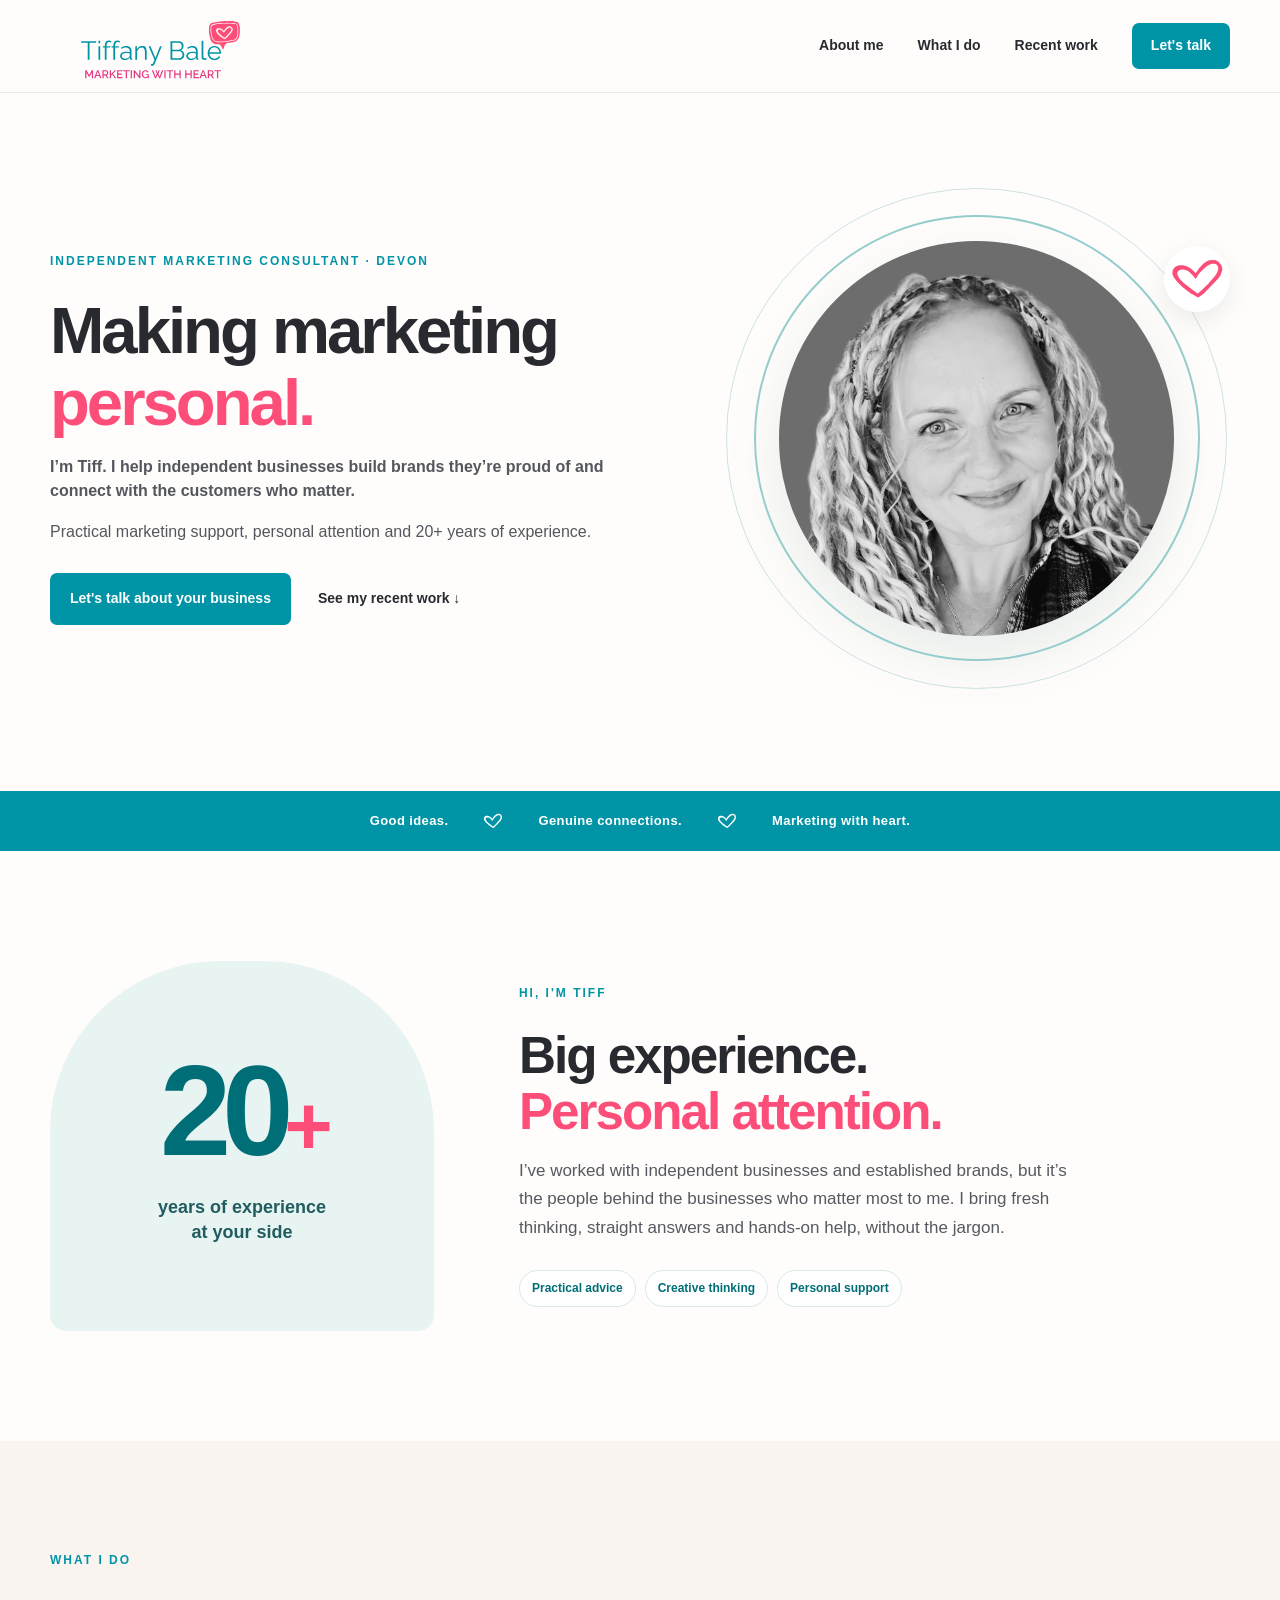
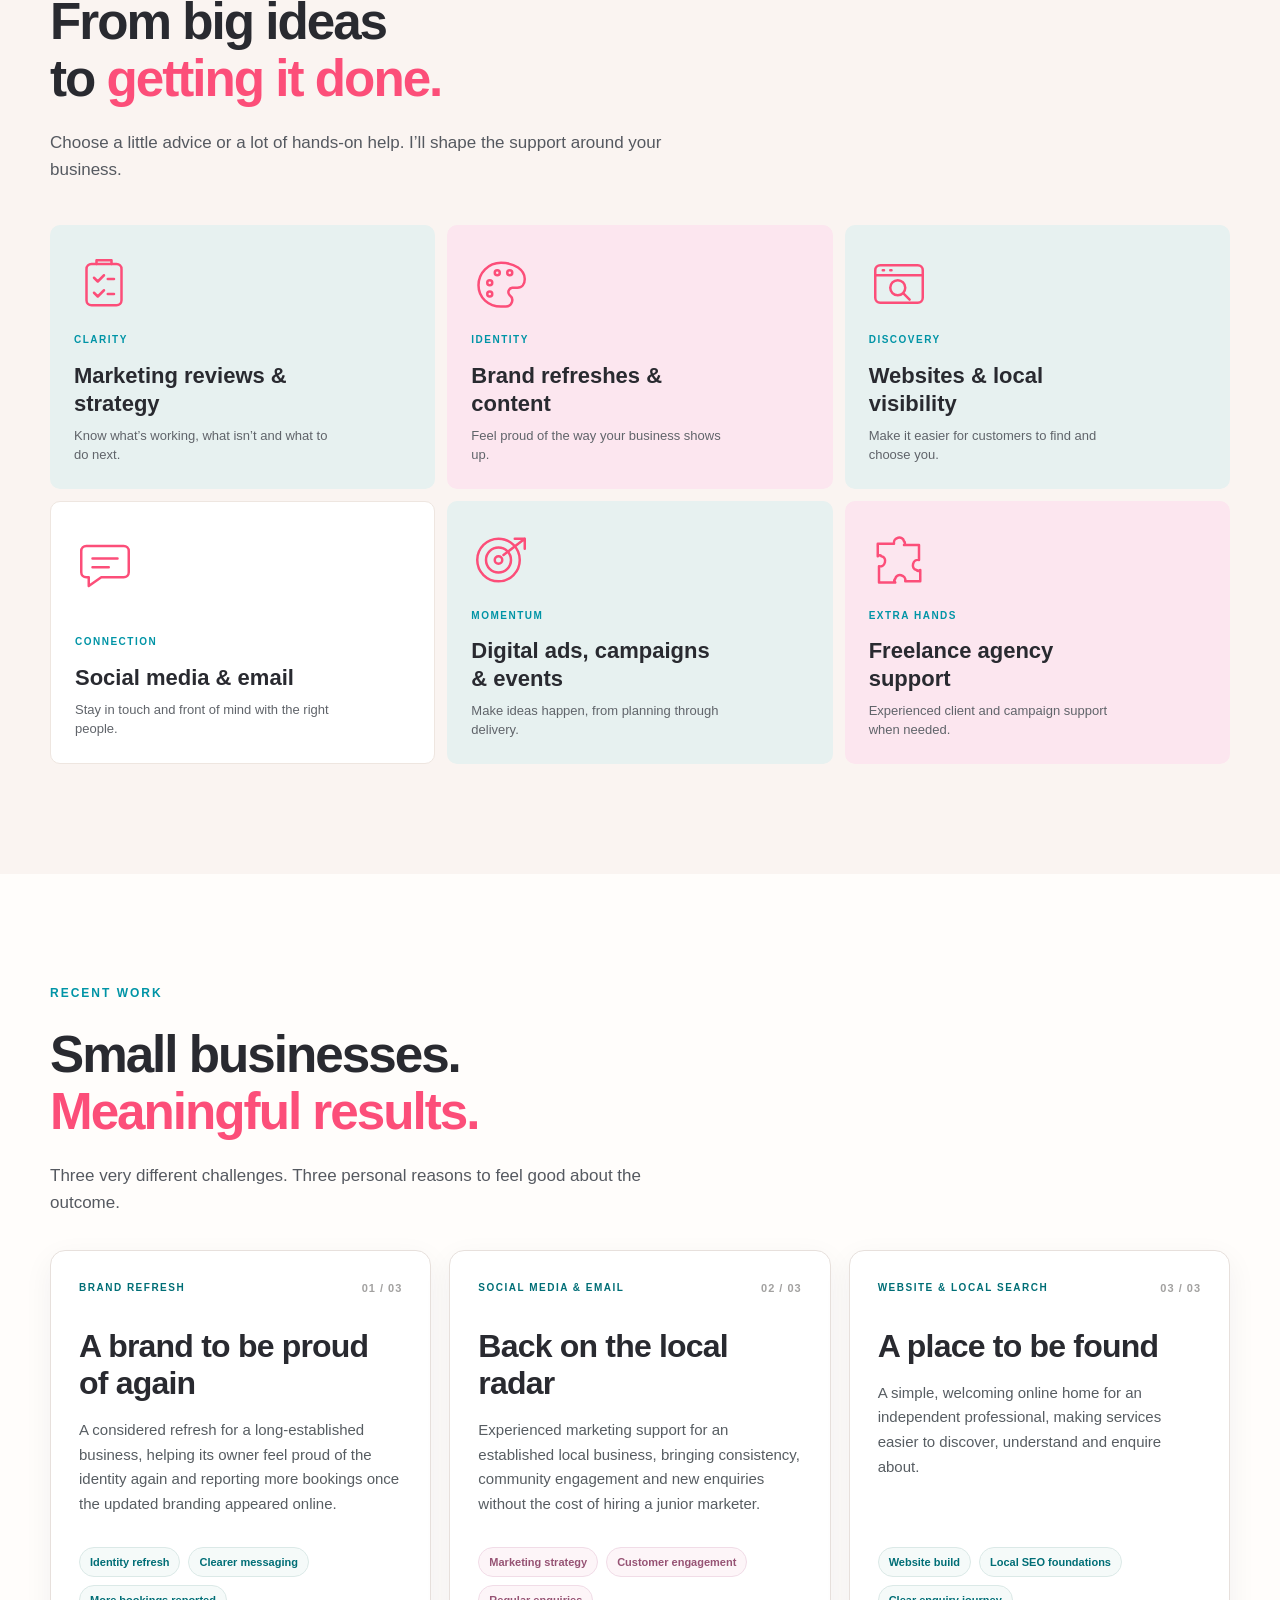
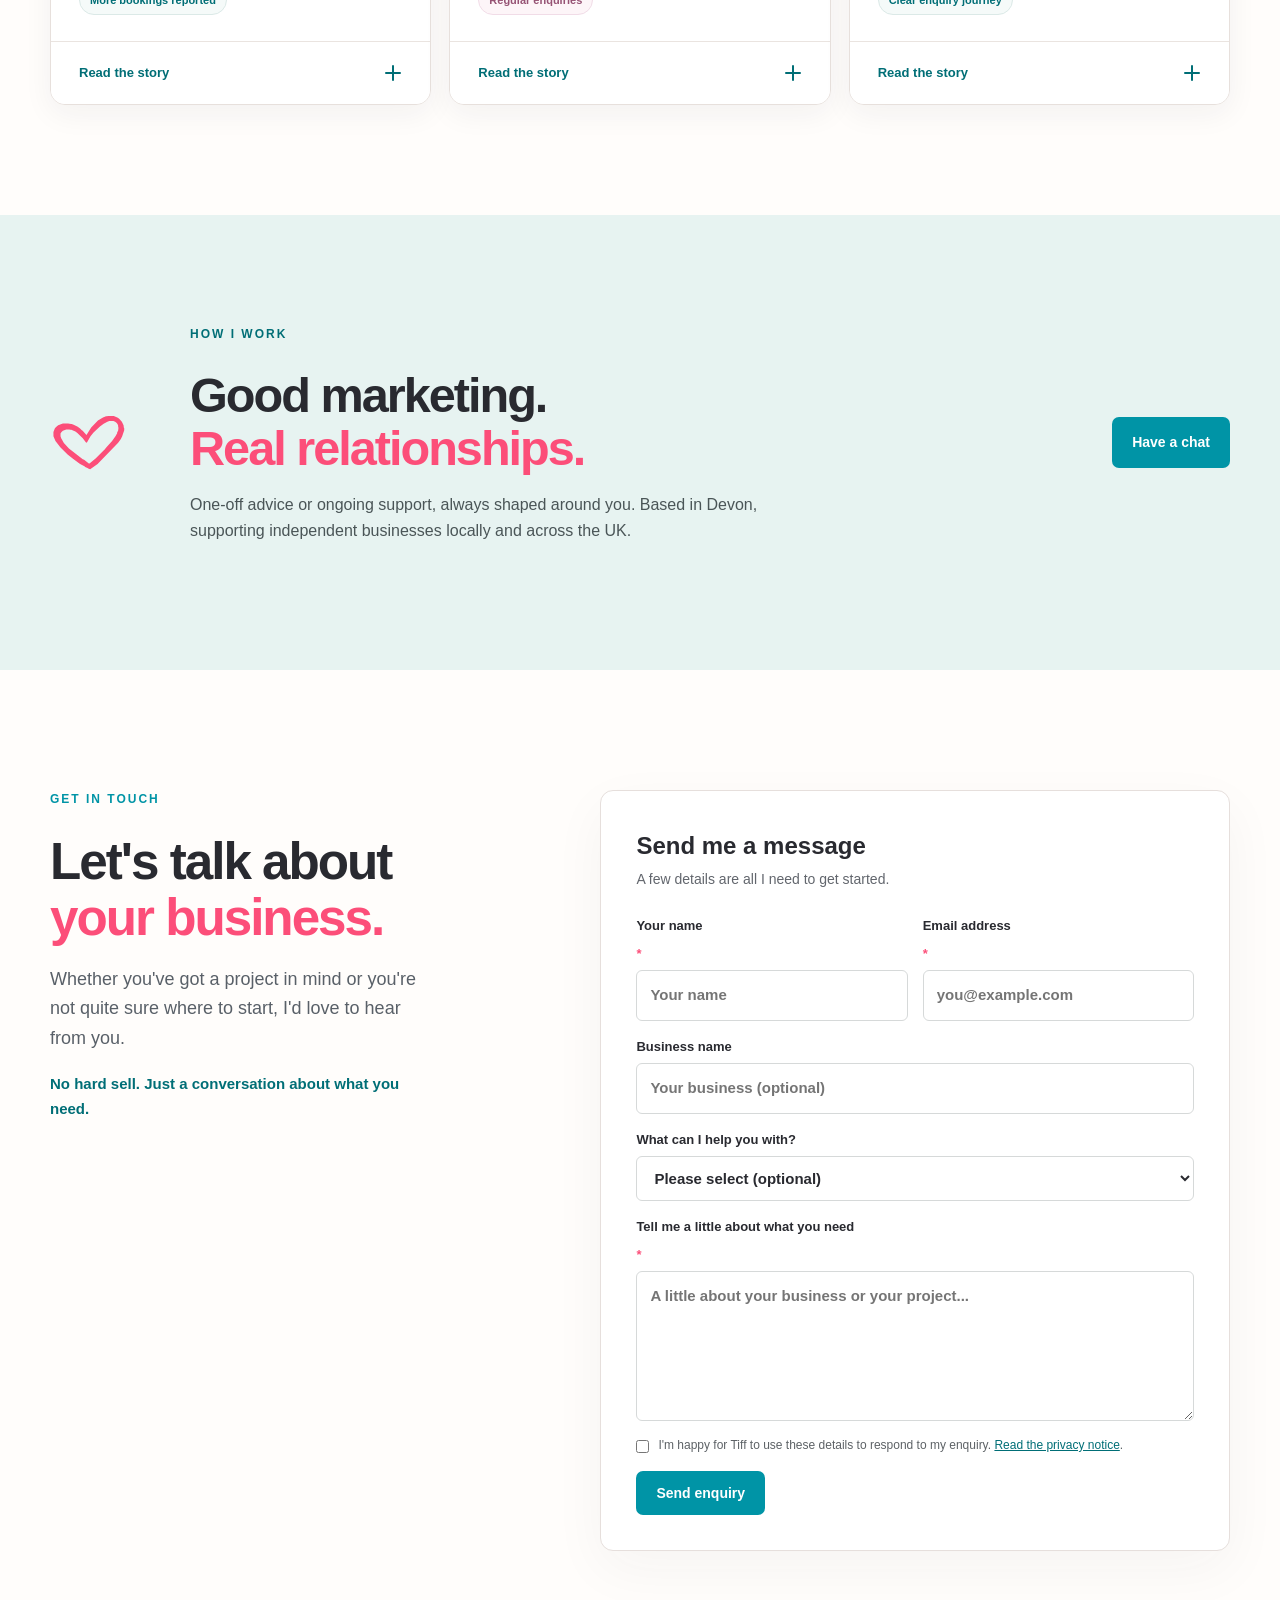
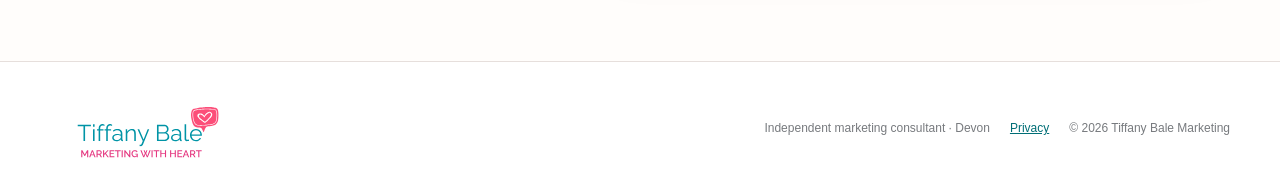
==== commit e133e0b8: "Add files via upload" ====
--- a/index.html
+++ b/index.html
@@ -25,7 +25,7 @@
 <article class="service-card"><svg class="service-icon" viewBox="0 0 48 48" fill="none" stroke="currentColor" stroke-width="2.1" stroke-linecap="round" stroke-linejoin="round" aria-hidden="true"><rect x="10" y="8" width="28" height="33" rx="4"/><path d="M18 8v-3h12v3"/><path d="M16 19l3 3 5-5M27 20h5M16 31l3 3 5-5M27 32h5"/></svg><span class="card-meta">CLARITY</span><h3>Marketing reviews & strategy</h3><p>Know what’s working, what isn’t and what to do next.</p></article>
 <article class="service-card"><svg class="service-icon" viewBox="0 0 48 48" fill="none" stroke="currentColor" stroke-width="2.1" stroke-linecap="round" stroke-linejoin="round" aria-hidden="true"><path d="M24 7c-10 0-18 8-18 18s8 17 18 17h4a5 5 0 0 0 3-9 3.5 3.5 0 0 1 2-6h4c4 0 6-3 6-7C43 13 35 7 24 7Z"/><circle cx="15" cy="23" r="2"/><circle cx="21" cy="15" r="2"/><circle cx="31" cy="15" r="2"/><circle cx="15" cy="32" r="2"/></svg><span class="card-meta">IDENTITY</span><h3>Brand refreshes & content</h3><p>Feel proud of the way your business shows up.</p></article>
 <article class="service-card"><svg class="service-icon" viewBox="0 0 48 48" fill="none" stroke="currentColor" stroke-width="2.1" stroke-linecap="round" stroke-linejoin="round" aria-hidden="true"><rect x="5" y="9" width="38" height="30" rx="4"/><path d="M5 17h38M11 13h1M17 13h1"/><circle cx="23" cy="27" r="6"/><path d="m27.5 31.5 5 5"/></svg><span class="card-meta">DISCOVERY</span><h3>Websites & local visibility</h3><p>Make it easier for customers to find and choose you.</p></article>
-<article class="service-card"><svg class="service-icon" viewBox="0 0 48 48" fill="none" stroke="currentColor" stroke-width="2.1" stroke-linecap="round" stroke-linejoin="round" aria-hidden="true"><path d="M6 12h28v20H17l-8 7v-7H6z"/><path d="m11 18 9 7 9-7M11 18h18v12H11z"/></svg><span class="card-meta">CONNECTION</span><h3>Social media & email</h3><p>Stay in touch and front of mind with the right people.</p></article>
+<article class="service-card"><svg class="service-icon" viewBox="0 0 48 48" fill="none" stroke="currentColor" stroke-width="2.1" stroke-linecap="round" stroke-linejoin="round" aria-hidden="true"><path d="M9 12h30a4 4 0 0 1 4 4v17a4 4 0 0 1-4 4H21l-10 7v-7H9a4 4 0 0 1-4-4V16a4 4 0 0 1 4-4Z"/><path d="M14 22h20M14 29h13"/></svg><span class="card-meta">CONNECTION</span><h3>Social media & email</h3><p>Stay in touch and front of mind with the right people.</p></article>
 <article class="service-card"><svg class="service-icon" viewBox="0 0 48 48" fill="none" stroke="currentColor" stroke-width="2.1" stroke-linecap="round" stroke-linejoin="round" aria-hidden="true"><circle cx="22" cy="24" r="17"/><circle cx="22" cy="24" r="10"/><circle cx="22" cy="24" r="3"/><path d="M26 20 43 7m-8 0h8v8"/></svg><span class="card-meta">MOMENTUM</span><h3>Digital ads, campaigns & events</h3><p>Make ideas happen, from planning through delivery.</p></article>
 <article class="service-card"><svg class="service-icon" viewBox="0 0 48 48" fill="none" stroke="currentColor" stroke-width="2.1" stroke-linecap="round" stroke-linejoin="round" aria-hidden="true"><path d="M8 11h12c-1-5 7-7 8-2 1 1 1 2 0 3h12v12c-5-1-7 7-2 8 1 1 2 1 3 0v9H29c1-5-7-7-8-2-1 1-1 2 0 3H8V29c5 1 7-7 2-8-1-1-2-1-3 0V11z"/></svg><span class="card-meta">EXTRA HANDS</span><h3>Freelance agency support</h3><p>Experienced client and campaign support when needed.</p></article>
 </div></div></section>
--- a/styles.css
+++ b/styles.css
@@ -1,7 +1,7 @@
-:root{--teal:#008e97;--teal-deep:#006e76;--pink:#e84590;--ink:#292a30;--muted:#62666d;--paper:#fcfaf8;--sand:#f6f1ee;--line:#e6dfdc;--white:#fff}*{box-sizing:border-box}html{scroll-behavior:smooth}body{margin:0;background:var(--paper);color:var(--ink);font-family:Arial,'Helvetica Neue',sans-serif;line-height:1.65}a{color:inherit}img{max-width:100%}.wrap{width:min(1180px,calc(100% - 72px));margin:0 auto}.skip{position:absolute;left:-9999px}.skip:focus{left:1rem;top:1rem;z-index:9;background:white;padding:1rem}.header{background:rgba(252,250,248,.96);position:sticky;top:0;z-index:10;border-bottom:1px solid #eee9e6;backdrop-filter:blur(8px)}.header-inner{display:flex;align-items:center;justify-content:space-between;min-height:110px}.brand img{display:block;width:230px;height:auto}.header nav{display:flex;align-items:center;gap:34px}.header nav a{text-decoration:none;font-size:14px;font-weight:650}.header nav a:hover,.inline-link:hover{color:var(--teal)}.nav-cta{background:var(--teal);padding:11px 19px;border-radius:7px;color:white!important}.nav-cta:hover{background:var(--teal-deep)}.menu-btn{display:none}.hero{min-height:625px;display:grid;grid-template-columns:1.12fr .88fr;align-items:center;gap:55px;padding-top:70px;padding-bottom:80px}.eyebrow,.kicker{font-size:12px;font-weight:800;letter-spacing:2px;color:var(--teal);margin:0 0 24px}.hero h1,h2{font-size:clamp(43px,4.6vw,68px);line-height:1.10;letter-spacing:-2px;margin:0;font-weight:750}h1 em,h2 em{font-style:normal;color:var(--pink)}.hero h1{max-width:740px}.hero-content>p:not(.eyebrow){max-width:655px;color:#53575d;font-size:16px;margin:16px 0}.hero-content .lead{font-weight:600;color:#44474b;font-size:18px;margin-top:28px}.hero-actions{display:flex;align-items:center;gap:27px;margin-top:30px;flex-wrap:wrap}.button{display:inline-flex;align-items:center;gap:24px;border:0;border-radius:7px;background:var(--teal);color:white;text-decoration:none;padding:14px 20px;font-weight:750;font-size:14px;cursor:pointer}.button:hover{background:var(--teal-deep)}.inline-link{font-weight:750;text-decoration:none;font-size:14px}.experience{display:flex;align-items:center;gap:15px;border-top:1px solid var(--line);margin-top:40px;padding-top:20px}.experience strong{color:var(--teal);font-size:40px;line-height:1}.experience strong span{color:var(--pink)}.experience>span{font-size:13px;color:var(--muted);max-width:155px;line-height:1.35}.portrait-design{position:relative;width:100%;aspect-ratio:1;max-width:510px;margin:auto;display:grid;place-items:center}.portrait-ring{position:absolute;border-radius:50%;border:1px solid #cde2e2}.ring-outer{width:99%;height:99%}.ring-inner{width:88%;height:88%;border:2px solid #94cdcc}.portrait-circle{width:78%;height:78%;border-radius:50%;overflow:hidden;background:#eee7e4;box-shadow:0 22px 55px #2d6a6a1d}.portrait-circle img{width:100%;height:100%;object-fit:contain;object-position:center center;display:block;filter:grayscale(100%);}.heart-accent{position:absolute;right:0;top:12%;width:66px;height:66px;border-radius:50%;background:white;box-shadow:0 8px 26px #00000014;display:grid;place-items:center}.heart-accent img{width:55px;height:55px;object-fit:contain}.ribbon{background:#e8f4f1;padding:19px 0}.ribbon-inner{display:flex;align-items:center;justify-content:center;gap:35px;font-weight:750;color:var(--teal-deep);font-size:14px}.ribbon-inner img{width:25px;height:25px;object-fit:contain}.section{padding-top:110px;padding-bottom:110px;scroll-margin-top:100px}.about{display:grid;grid-template-columns: .9fr 1.1fr;gap:75px}.about h2,.section-head h2,.approach h2,.contact h2{font-size:clamp(40px,4vw,58px)}.about-copy p{margin:0 0 17px;color:#555960;font-size:17px}.about-copy .about-emphasis{color:var(--teal-deep);font-weight:750}.services{background:#f4f0ed}.section-head{display:grid;grid-template-columns:1.05fr .75fr;gap:80px;align-items:end;margin-bottom:40px}.section-head>p{font-size:17px;color:#555960;margin:0 0 7px;max-width:420px}.cards{display:grid;grid-template-columns:repeat(3,1fr);gap:16px}.service-card{background:white;border:1px solid #ebe4e0;border-radius:12px;padding:31px;min-height:239px;transition:transform .2s,border-color .2s}.service-card:hover{transform:translateY(-3px);border-color:#b3d8d6}.card-meta,.project-top{color:var(--teal);font-size:11px;letter-spacing:1.6px;font-weight:800}.service-card h3{font-size:21px;line-height:1.27;margin:23px 0 12px}.service-card p{margin:0;color:#60646a;font-size:15px}.projects .section-head{margin-bottom:45px}.project-grid{display:grid;grid-template-columns:repeat(3,1fr);gap:18px}.project-card{background:white;border:1px solid var(--line);border-radius:12px;padding:29px;display:flex;flex-direction:column;min-height:465px}.project-top{display:flex;justify-content:space-between;align-items:center}.project-mark{font-size:23px;color:var(--pink);font-weight:400}.project-card h3{font-size:24px;line-height:1.27;margin:25px 0 17px}.project-card>p{color:#555960;font-size:15px;margin:0 0 25px}.project-result{margin-top:auto;border-top:1px solid var(--line);padding-top:19px}.project-result span{font-size:10px;letter-spacing:1.4px;font-weight:800;color:var(--pink)}.project-result p{font-size:15px;color:var(--teal-deep);font-weight:700;margin:8px 0 0}.approach{background:#e8f4f1}.approach-inner{display:grid;grid-template-columns:100px 1fr auto;gap:40px;align-items:center}.approach-inner>img{width:85px;max-height:100px;object-fit:contain}.approach h2{font-size:clamp(34px,3.5vw,50px)}.approach p:last-child{font-size:16px;color:#4a5557;max-width:620px}.button-outline{white-space:nowrap}.contact{display:grid;grid-template-columns:.85fr 1.15fr;gap:85px}.contact-intro>p:not(.kicker){font-size:18px;color:#596068;max-width:380px}.contact-intro .contact-small{color:var(--teal-deep)!important;font-size:15px!important;font-weight:700}.form-card{background:white;padding:35px;border:1px solid var(--line);border-radius:13px;box-shadow:0 12px 30px #2d2a3010}.form-card h3{margin:0;font-size:24px}.form-subtitle{margin:2px 0 24px;color:var(--muted);font-size:14px}form{display:flex;flex-direction:column;gap:15px}form label{display:flex;flex-direction:column;gap:6px;font-size:13px;font-weight:750}form label>span{color:var(--pink)}form input:not([type=checkbox]),form textarea,form select{font:inherit;width:100%;border:1px solid #d6d9d9;border-radius:6px;padding:12px 13px;background:white;font-size:15px;color:var(--ink)}form input:focus,form textarea:focus,form select:focus{outline:2px solid #86cdcc;outline-offset:1px}.form-row{display:grid;grid-template-columns:1fr 1fr;gap:15px}.consent{display:flex;flex-direction:row;align-items:flex-start;gap:9px;font-weight:400;font-size:12px}.consent input{margin:4px 0 0}.consent span{color:#5d6266!important}.consent a{color:var(--teal-deep)}.form-footer{display:flex;gap:14px;align-items:center;flex-wrap:wrap}.form-status{font-size:12px;color:#8e5d30;max-width:235px;line-height:1.4}.footer{border-top:1px solid var(--line);background:#fff;padding:32px 0}.footer-inner{display:flex;align-items:center;justify-content:space-between;gap:20px}.footer-inner img{width:190px;display:block}.footer-inner>div{display:flex;gap:20px;align-items:center;flex-wrap:wrap;color:#777a7e;font-size:12px}.footer-inner a{color:var(--teal-deep)}.privacy-page{max-width:850px;padding-top:70px;padding-bottom:100px}.privacy-page h1{font-size:45px}.privacy-page p{max-width:700px}.privacy-page .notice{background:#fff1e8;border-radius:8px;padding:15px 20px}.privacy-page h2{font-size:25px;letter-spacing:0;margin-top:30px}@media(max-width:980px){.wrap{width:min(100% - 44px,1180px)}.hero{grid-template-columns:1fr 0.8fr;gap:20px}.hero h1{font-size:47px}.cards{grid-template-columns:repeat(2,1fr)}.project-grid{grid-template-columns:1fr 1fr}.approach-inner{grid-template-columns:80px 1fr}.approach-inner .button{grid-column:2;justify-self:start}.contact{gap:35px}.header nav{gap:20px}}@media(max-width:700px){.header-inner{min-height:78px}.brand img{width:170px}.menu-btn{display:flex;align-items:center;gap:8px;background:transparent;border:1px solid var(--line);padding:7px 10px;border-radius:6px}.header nav{display:none;position:absolute;top:78px;left:0;right:0;padding:20px 25px;background:var(--paper);box-shadow:0 10px 20px #0001;flex-direction:column;align-items:stretch}.header nav.open{display:flex}.hero{grid-template-columns:1fr;padding-top:48px;padding-bottom:65px}.hero h1{font-size:clamp(39px,10vw,54px)}.hero-content .lead{font-size:16px}.portrait-design{width:80%;max-width:390px;margin-top:20px}.ribbon-inner{gap:13px;justify-content:space-between;font-size:10px}.ribbon-inner img{width:17px;height:17px}.ribbon-inner span:nth-last-child(1){display:none}.ribbon-inner img:nth-last-child(2){display:none}.section{padding-top:72px;padding-bottom:72px}.about,.section-head,.contact{grid-template-columns:1fr;gap:22px}.about h2,.section-head h2,.contact h2{font-size:43px}.cards,.project-grid{grid-template-columns:1fr}.project-card{min-height:0}.approach-inner{grid-template-columns:1fr;gap:15px}.approach-inner>img{width:58px}.approach-inner .button{grid-column:1}.form-card{padding:23px}.form-row{grid-template-columns:1fr}.footer-inner{flex-direction:column;align-items:flex-start}.footer-inner>div{flex-direction:column;align-items:flex-start;gap:4px}}@media(prefers-reduced-motion:reduce){html{scroll-behavior:auto}.service-card{transition:none}}
+:root{--teal:#0094a6;--teal-deep:#006e76;--pink:#fc4e79;--ink:#292a30;--muted:#62666d;--paper:#fcfaf8;--sand:#f6f1ee;--line:#e6dfdc;--white:#fff}*{box-sizing:border-box}html{scroll-behavior:smooth}body{margin:0;background:var(--paper);color:var(--ink);font-family:Arial,'Helvetica Neue',sans-serif;line-height:1.65}a{color:inherit}img{max-width:100%}.wrap{width:min(1180px,calc(100% - 72px));margin:0 auto}.skip{position:absolute;left:-9999px}.skip:focus{left:1rem;top:1rem;z-index:9;background:white;padding:1rem}.header{background:rgba(252,250,248,.96);position:sticky;top:0;z-index:10;border-bottom:1px solid #eee9e6;backdrop-filter:blur(8px)}.header-inner{display:flex;align-items:center;justify-content:space-between;min-height:110px}.brand img{display:block;width:230px;height:auto}.header nav{display:flex;align-items:center;gap:34px}.header nav a{text-decoration:none;font-size:14px;font-weight:650}.header nav a:hover,.inline-link:hover{color:var(--teal)}.nav-cta{background:var(--teal);padding:11px 19px;border-radius:7px;color:white!important}.nav-cta:hover{background:var(--teal-deep)}.menu-btn{display:none}.hero{min-height:625px;display:grid;grid-template-columns:1.12fr .88fr;align-items:center;gap:55px;padding-top:70px;padding-bottom:80px}.eyebrow,.kicker{font-size:12px;font-weight:800;letter-spacing:2px;color:var(--teal);margin:0 0 24px}.hero h1,h2{font-size:clamp(43px,4.6vw,68px);line-height:1.10;letter-spacing:-2px;margin:0;font-weight:750}h1 em,h2 em{font-style:normal;color:var(--pink)}.hero h1{max-width:740px}.hero-content>p:not(.eyebrow){max-width:655px;color:#53575d;font-size:16px;margin:16px 0}.hero-content .lead{font-weight:600;color:#44474b;font-size:18px;margin-top:28px}.hero-actions{display:flex;align-items:center;gap:27px;margin-top:30px;flex-wrap:wrap}.button{display:inline-flex;align-items:center;gap:24px;border:0;border-radius:7px;background:var(--teal);color:white;text-decoration:none;padding:14px 20px;font-weight:750;font-size:14px;cursor:pointer}.button:hover{background:var(--teal-deep)}.inline-link{font-weight:750;text-decoration:none;font-size:14px}.experience{display:flex;align-items:center;gap:15px;border-top:1px solid var(--line);margin-top:40px;padding-top:20px}.experience strong{color:var(--teal);font-size:40px;line-height:1}.experience strong span{color:var(--pink)}.experience>span{font-size:13px;color:var(--muted);max-width:155px;line-height:1.35}.portrait-design{position:relative;width:100%;aspect-ratio:1;max-width:510px;margin:auto;display:grid;place-items:center}.portrait-ring{position:absolute;border-radius:50%;border:1px solid #cde2e2}.ring-outer{width:99%;height:99%}.ring-inner{width:88%;height:88%;border:2px solid #94cdcc}.portrait-circle{width:78%;height:78%;border-radius:50%;overflow:hidden;background:#eee7e4;box-shadow:0 22px 55px #2d6a6a1d}.portrait-circle img{width:100%;height:100%;object-fit:contain;object-position:center center;display:block;filter:grayscale(100%);}.heart-accent{position:absolute;right:0;top:12%;width:66px;height:66px;border-radius:50%;background:white;box-shadow:0 8px 26px #00000014;display:grid;place-items:center}.heart-accent img{width:55px;height:55px;object-fit:contain}.ribbon{background:#e8f4f1;padding:19px 0}.ribbon-inner{display:flex;align-items:center;justify-content:center;gap:35px;font-weight:750;color:var(--teal-deep);font-size:14px}.ribbon-inner img{width:25px;height:25px;object-fit:contain}.section{padding-top:110px;padding-bottom:110px;scroll-margin-top:100px}.about{display:grid;grid-template-columns: .9fr 1.1fr;gap:75px}.about h2,.section-head h2,.approach h2,.contact h2{font-size:clamp(40px,4vw,58px)}.about-copy p{margin:0 0 17px;color:#555960;font-size:17px}.about-copy .about-emphasis{color:var(--teal-deep);font-weight:750}.services{background:#f4f0ed}.section-head{display:grid;grid-template-columns:1.05fr .75fr;gap:80px;align-items:end;margin-bottom:40px}.section-head>p{font-size:17px;color:#555960;margin:0 0 7px;max-width:420px}.cards{display:grid;grid-template-columns:repeat(3,1fr);gap:16px}.service-card{background:white;border:1px solid #ebe4e0;border-radius:12px;padding:31px;min-height:239px;transition:transform .2s,border-color .2s}.service-card:hover{transform:translateY(-3px);border-color:#b3d8d6}.card-meta,.project-top{color:var(--teal);font-size:11px;letter-spacing:1.6px;font-weight:800}.service-card h3{font-size:21px;line-height:1.27;margin:23px 0 12px}.service-card p{margin:0;color:#60646a;font-size:15px}.projects .section-head{margin-bottom:45px}.project-grid{display:grid;grid-template-columns:repeat(3,1fr);gap:18px}.project-card{background:white;border:1px solid var(--line);border-radius:12px;padding:29px;display:flex;flex-direction:column;min-height:465px}.project-top{display:flex;justify-content:space-between;align-items:center}.project-mark{font-size:23px;color:var(--pink);font-weight:400}.project-card h3{font-size:24px;line-height:1.27;margin:25px 0 17px}.project-card>p{color:#555960;font-size:15px;margin:0 0 25px}.project-result{margin-top:auto;border-top:1px solid var(--line);padding-top:19px}.project-result span{font-size:10px;letter-spacing:1.4px;font-weight:800;color:var(--pink)}.project-result p{font-size:15px;color:var(--teal-deep);font-weight:700;margin:8px 0 0}.approach{background:#e8f4f1}.approach-inner{display:grid;grid-template-columns:100px 1fr auto;gap:40px;align-items:center}.approach-inner>img{width:85px;max-height:100px;object-fit:contain}.approach h2{font-size:clamp(34px,3.5vw,50px)}.approach p:last-child{font-size:16px;color:#4a5557;max-width:620px}.button-outline{white-space:nowrap}.contact{display:grid;grid-template-columns:.85fr 1.15fr;gap:85px}.contact-intro>p:not(.kicker){font-size:18px;color:#596068;max-width:380px}.contact-intro .contact-small{color:var(--teal-deep)!important;font-size:15px!important;font-weight:700}.form-card{background:white;padding:35px;border:1px solid var(--line);border-radius:13px;box-shadow:0 12px 30px #2d2a3010}.form-card h3{margin:0;font-size:24px}.form-subtitle{margin:2px 0 24px;color:var(--muted);font-size:14px}form{display:flex;flex-direction:column;gap:15px}form label{display:flex;flex-direction:column;gap:6px;font-size:13px;font-weight:750}form label>span{color:var(--pink)}form input:not([type=checkbox]),form textarea,form select{font:inherit;width:100%;border:1px solid #d6d9d9;border-radius:6px;padding:12px 13px;background:white;font-size:15px;color:var(--ink)}form input:focus,form textarea:focus,form select:focus{outline:2px solid #86cdcc;outline-offset:1px}.form-row{display:grid;grid-template-columns:1fr 1fr;gap:15px}.consent{display:flex;flex-direction:row;align-items:flex-start;gap:9px;font-weight:400;font-size:12px}.consent input{margin:4px 0 0}.consent span{color:#5d6266!important}.consent a{color:var(--teal-deep)}.form-footer{display:flex;gap:14px;align-items:center;flex-wrap:wrap}.form-status{font-size:12px;color:#8e5d30;max-width:235px;line-height:1.4}.footer{border-top:1px solid var(--line);background:#fff;padding:32px 0}.footer-inner{display:flex;align-items:center;justify-content:space-between;gap:20px}.footer-inner img{width:190px;display:block}.footer-inner>div{display:flex;gap:20px;align-items:center;flex-wrap:wrap;color:#777a7e;font-size:12px}.footer-inner a{color:var(--teal-deep)}.privacy-page{max-width:850px;padding-top:70px;padding-bottom:100px}.privacy-page h1{font-size:45px}.privacy-page p{max-width:700px}.privacy-page .notice{background:#fff1e8;border-radius:8px;padding:15px 20px}.privacy-page h2{font-size:25px;letter-spacing:0;margin-top:30px}@media(max-width:980px){.wrap{width:min(100% - 44px,1180px)}.hero{grid-template-columns:1fr 0.8fr;gap:20px}.hero h1{font-size:47px}.cards{grid-template-columns:repeat(2,1fr)}.project-grid{grid-template-columns:1fr 1fr}.approach-inner{grid-template-columns:80px 1fr}.approach-inner .button{grid-column:2;justify-self:start}.contact{gap:35px}.header nav{gap:20px}}@media(max-width:700px){.header-inner{min-height:78px}.brand img{width:170px}.menu-btn{display:flex;align-items:center;gap:8px;background:transparent;border:1px solid var(--line);padding:7px 10px;border-radius:6px}.header nav{display:none;position:absolute;top:78px;left:0;right:0;padding:20px 25px;background:var(--paper);box-shadow:0 10px 20px #0001;flex-direction:column;align-items:stretch}.header nav.open{display:flex}.hero{grid-template-columns:1fr;padding-top:48px;padding-bottom:65px}.hero h1{font-size:clamp(39px,10vw,54px)}.hero-content .lead{font-size:16px}.portrait-design{width:80%;max-width:390px;margin-top:20px}.ribbon-inner{gap:13px;justify-content:space-between;font-size:10px}.ribbon-inner img{width:17px;height:17px}.ribbon-inner span:nth-last-child(1){display:none}.ribbon-inner img:nth-last-child(2){display:none}.section{padding-top:72px;padding-bottom:72px}.about,.section-head,.contact{grid-template-columns:1fr;gap:22px}.about h2,.section-head h2,.contact h2{font-size:43px}.cards,.project-grid{grid-template-columns:1fr}.project-card{min-height:0}.approach-inner{grid-template-columns:1fr;gap:15px}.approach-inner>img{width:58px}.approach-inner .button{grid-column:1}.form-card{padding:23px}.form-row{grid-template-columns:1fr}.footer-inner{flex-direction:column;align-items:flex-start}.footer-inner>div{flex-direction:column;align-items:flex-start;gap:4px}}@media(prefers-reduced-motion:reduce){html{scroll-behavior:auto}.service-card{transition:none}}
 
 /* Creative direction v3: concise, typography-led, editorial */
-:root{--paper:#fffdfb;--sand:#f7f2ee}body{background:var(--paper)}.header-inner{min-height:92px}.brand img{width:214px}.hero{padding-top:92px;padding-bottom:100px;grid-template-columns:1.1fr .9fr}.hero h1{font-size:clamp(48px,5.1vw,77px);letter-spacing:-3px}.hero-content .lead{font-size:21px;max-width:510px;line-height:1.5;font-weight:600}.hero-content .hero-small{font-size:15px;color:#60646a;max-width:450px}.hero-actions{margin-top:28px}.hero .experience{display:none}.ribbon{background:#087f85;color:white;overflow:hidden}.ribbon-inner{font-size:13px;color:white;letter-spacing:.03em}.ribbon-inner img{width:20px;height:20px;filter:brightness(0) invert(1)}.about-compact{display:grid;grid-template-columns:.54fr 1fr;gap:85px;align-items:center;padding-top:110px;padding-bottom:110px}.about-stat{background:#e8f4f1;border-radius:170px 170px 16px 16px;min-height:370px;display:flex;flex-direction:column;align-items:center;justify-content:center}.about-stat strong{color:var(--teal-deep);font-size:clamp(95px,10vw,150px);line-height:1;font-weight:800;letter-spacing:-9px}.about-stat strong span{color:var(--pink);font-size:.65em}.about-stat>span{color:#215c60;font-size:18px;text-align:center;font-weight:700;line-height:1.35;margin-top:20px}.about-intro h2{font-size:clamp(40px,4vw,60px)}.about-intro>p:not(.kicker){font-size:17px;max-width:570px;color:#555960}.values{display:flex;gap:9px;flex-wrap:wrap;margin-top:28px}.values span{font-size:12px;font-weight:750;background:white;border:1px solid #d7e9e7;border-radius:30px;padding:8px 12px;color:var(--teal-deep)}.services{background:#faf4f1}.graphic-services{gap:12px}.graphic-services .service-card{min-height:250px;padding:24px;border:0;border-radius:10px;position:relative;overflow:hidden;display:flex;flex-direction:column;align-items:flex-start}.graphic-services .service-card:nth-child(1),.graphic-services .service-card:nth-child(5){background:#e7f1f0}.graphic-services .service-card:nth-child(2),.graphic-services .service-card:nth-child(6){background:#fce6ef}.graphic-services .service-card:nth-child(3){background:#087f85;color:white}.graphic-services .service-card:nth-child(4){background:#fff;border:1px solid #eee6e0}.graphic-services .service-card:nth-child(3) p,.graphic-services .service-card:nth-child(3) .card-meta{color:#e9ffff}.graphic-services .card-meta{font-size:10px;letter-spacing:1.5px;margin-top:auto}.graphic-services .tile-symbol{font-size:80px;line-height:.85;font-weight:300;margin:5px 0 18px;color:var(--pink);height:75px}.graphic-services .service-card:nth-child(3) .tile-symbol{color:#bcece8}.graphic-services .service-card h3{font-size:22px;margin:13px 0 9px;max-width:250px}.graphic-services .service-card p{font-size:13px;line-height:1.45;max-width:265px}.projects .section-head{margin-bottom:34px}.visual-projects{gap:14px;align-items:start}.visual-projects .project-card{padding:0;display:block;min-height:0;border:0;background:transparent;overflow:hidden;border-radius:10px}.project-face{height:410px;position:relative;padding:25px;display:flex;flex-direction:column;justify-content:flex-end;overflow:hidden}.project-one .project-face{background:#087f85;color:white}.project-two .project-face{background:#f5e6e8;color:#075d63}.project-three .project-face{background:#e52a80;color:white}.project-category{position:absolute;top:26px;left:25px;font-size:11px;letter-spacing:1.6px;font-weight:800}.project-face h3{position:relative;z-index:2;font-size:clamp(27px,2.8vw,40px);line-height:1.08;letter-spacing:-1.5px;margin:0 0 16px}.project-sub{font-size:13px;line-height:1.5;max-width:260px;position:relative;z-index:2}.project-glyph{position:absolute;right:-5px;top:70px;font-family:Georgia,serif;font-size:300px;line-height:1;color:#ffffff30;transform:rotate(-14deg);pointer-events:none}.project-wave{font-family:Arial,sans-serif;letter-spacing:-45px;font-size:160px;right:70px;top:85px;color:#087f8533;transform:rotate(-20deg)}.project-window{font-family:Arial,sans-serif;top:64px;font-size:280px;color:#ffffff38}.visual-projects details{background:#fff;border:1px solid #e9e1dd;border-top:0;border-radius:0 0 10px 10px}.visual-projects summary{cursor:pointer;padding:16px 20px;list-style:none;display:flex;justify-content:space-between;align-items:center;font-size:13px;font-weight:800}.visual-projects summary::-webkit-details-marker{display:none}.visual-projects details[open] summary span{transform:rotate(45deg)}.project-story{padding:0 20px 20px}.project-story p{font-size:14px;color:#575d61;margin:0 0 12px}.project-story strong{font-size:12px;color:var(--teal-deep)}.approach{background:#e7f3f1}.approach-inner>img{width:78px}.approach .kicker{color:var(--teal-deep)}.approach h2{font-size:clamp(36px,3.8vw,54px)}.contact{padding-top:120px}.form-card{box-shadow:0 18px 55px #252a2f0b}
+:root{--paper:#fffdfb;--sand:#f7f2ee}body{background:var(--paper)}.header-inner{min-height:92px}.brand img{width:214px}.hero{padding-top:92px;padding-bottom:100px;grid-template-columns:1.1fr .9fr}.hero h1{font-size:clamp(48px,5.1vw,77px);letter-spacing:-3px}.hero-content .lead{font-size:21px;max-width:510px;line-height:1.5;font-weight:600}.hero-content .hero-small{font-size:15px;color:#60646a;max-width:450px}.hero-actions{margin-top:28px}.hero .experience{display:none}.ribbon{background:var(--teal);color:white;overflow:hidden}.ribbon-inner{font-size:13px;color:white;letter-spacing:.03em}.ribbon-inner img{width:20px;height:20px;filter:brightness(0) invert(1)}.about-compact{display:grid;grid-template-columns:.54fr 1fr;gap:85px;align-items:center;padding-top:110px;padding-bottom:110px}.about-stat{background:#e8f4f1;border-radius:170px 170px 16px 16px;min-height:370px;display:flex;flex-direction:column;align-items:center;justify-content:center}.about-stat strong{color:var(--teal-deep);font-size:clamp(95px,10vw,150px);line-height:1;font-weight:800;letter-spacing:-9px}.about-stat strong span{color:var(--pink);font-size:.65em}.about-stat>span{color:#215c60;font-size:18px;text-align:center;font-weight:700;line-height:1.35;margin-top:20px}.about-intro h2{font-size:clamp(40px,4vw,60px)}.about-intro>p:not(.kicker){font-size:17px;max-width:570px;color:#555960}.values{display:flex;gap:9px;flex-wrap:wrap;margin-top:28px}.values span{font-size:12px;font-weight:750;background:white;border:1px solid #d7e9e7;border-radius:30px;padding:8px 12px;color:var(--teal-deep)}.services{background:#faf4f1}.graphic-services{gap:12px}.graphic-services .service-card{min-height:250px;padding:24px;border:0;border-radius:10px;position:relative;overflow:hidden;display:flex;flex-direction:column;align-items:flex-start}.graphic-services .service-card:nth-child(1),.graphic-services .service-card:nth-child(5){background:#e7f1f0}.graphic-services .service-card:nth-child(2),.graphic-services .service-card:nth-child(6){background:#fce6ef}.graphic-services .service-card:nth-child(3){background:var(--teal);color:white}.graphic-services .service-card:nth-child(4){background:#fff;border:1px solid #eee6e0}.graphic-services .service-card:nth-child(3) p,.graphic-services .service-card:nth-child(3) .card-meta{color:#e9ffff}.graphic-services .card-meta{font-size:10px;letter-spacing:1.5px;margin-top:auto}.graphic-services .tile-symbol{font-size:80px;line-height:.85;font-weight:300;margin:5px 0 18px;color:var(--pink);height:75px}.graphic-services .service-card:nth-child(3) .tile-symbol{color:#bcece8}.graphic-services .service-card h3{font-size:22px;margin:13px 0 9px;max-width:250px}.graphic-services .service-card p{font-size:13px;line-height:1.45;max-width:265px}.projects .section-head{margin-bottom:34px}.visual-projects{gap:14px;align-items:start}.visual-projects .project-card{padding:0;display:block;min-height:0;border:0;background:transparent;overflow:hidden;border-radius:10px}.project-face{height:410px;position:relative;padding:25px;display:flex;flex-direction:column;justify-content:flex-end;overflow:hidden}.project-one .project-face{background:var(--teal);color:white}.project-two .project-face{background:#f5e6e8;color:#075d63}.project-three .project-face{background:var(--pink);color:white}.project-category{position:absolute;top:26px;left:25px;font-size:11px;letter-spacing:1.6px;font-weight:800}.project-face h3{position:relative;z-index:2;font-size:clamp(27px,2.8vw,40px);line-height:1.08;letter-spacing:-1.5px;margin:0 0 16px}.project-sub{font-size:13px;line-height:1.5;max-width:260px;position:relative;z-index:2}.project-glyph{position:absolute;right:-5px;top:70px;font-family:Georgia,serif;font-size:300px;line-height:1;color:#ffffff30;transform:rotate(-14deg);pointer-events:none}.project-wave{font-family:Arial,sans-serif;letter-spacing:-45px;font-size:160px;right:70px;top:85px;color:#0094a633;transform:rotate(-20deg)}.project-window{font-family:Arial,sans-serif;top:64px;font-size:280px;color:#ffffff38}.visual-projects details{background:#fff;border:1px solid #e9e1dd;border-top:0;border-radius:0 0 10px 10px}.visual-projects summary{cursor:pointer;padding:16px 20px;list-style:none;display:flex;justify-content:space-between;align-items:center;font-size:13px;font-weight:800}.visual-projects summary::-webkit-details-marker{display:none}.visual-projects details[open] summary span{transform:rotate(45deg)}.project-story{padding:0 20px 20px}.project-story p{font-size:14px;color:#575d61;margin:0 0 12px}.project-story strong{font-size:12px;color:var(--teal-deep)}.approach{background:#e7f3f1}.approach-inner>img{width:78px}.approach .kicker{color:var(--teal-deep)}.approach h2{font-size:clamp(36px,3.8vw,54px)}.contact{padding-top:120px}.form-card{box-shadow:0 18px 55px #252a2f0b}
 @media(max-width:980px){.about-compact{gap:35px}.project-face{height:340px}.project-face h3{font-size:28px}}
 @media(max-width:700px){.hero{padding-top:45px;padding-bottom:70px}.hero h1{letter-spacing:-2px}.hero-content .lead{font-size:17px}.about-compact{grid-template-columns:1fr;gap:28px;padding-top:75px;padding-bottom:75px}.about-stat{min-height:190px;border-radius:14px;flex-direction:row;gap:25px}.about-stat strong{font-size:96px;letter-spacing:-5px}.about-stat>span{font-size:16px;text-align:left}.graphic-services{grid-template-columns:repeat(2,minmax(0,1fr));gap:9px}.graphic-services .service-card{padding:16px;min-height:220px}.graphic-services .tile-symbol{font-size:60px;height:60px}.graphic-services .service-card h3{font-size:18px}.graphic-services .service-card p{font-size:12px}.project-face{height:330px}.visual-projects{grid-template-columns:1fr}.ribbon-inner span{font-size:10px}.contact{padding-top:70px}}
 @media(max-width:420px){.graphic-services{grid-template-columns:1fr}.graphic-services .service-card{min-height:180px}.graphic-services .tile-symbol{font-size:54px;height:55px}}
@@ -149,3 +149,14 @@
 .case-detail h4{margin-top:18px}
 @media(max-width:980px){.visual-projects{grid-template-columns:repeat(2,minmax(0,1fr))}}
 @media(max-width:700px){.visual-projects{grid-template-columns:1fr;gap:16px}.visual-projects .case-card{min-height:0;padding:23px}.case-card-main{padding-top:9px}.case-card h3{font-size:29px;margin:16px 0 12px}.case-card .case-summary{font-size:14px;line-height:1.6;margin-bottom:15px}.case-tags{padding-bottom:20px}.visual-projects .case-card details{margin:0 -23px -23px}.visual-projects .case-card summary{padding:18px 23px}.case-detail{padding:0 23px 22px}}
+
+/* Desktop colour-paint reliability. Avoid compositor-heavy animations and blur. */
+.header{background:#fffdfb;backdrop-filter:none;-webkit-backdrop-filter:none}
+.graphic-services .service-card{transition:none;transform:none!important;will-change:auto;isolation:isolate;backface-visibility:visible;-webkit-backface-visibility:visible}
+.graphic-services .service-card:hover{transform:none!important}
+.graphic-services .service-card:nth-child(1),
+.graphic-services .service-card:nth-child(5){background:#e7f1f0!important}
+.graphic-services .service-card:nth-child(2),
+.graphic-services .service-card:nth-child(6){background:#fce6ef!important}
+.graphic-services .service-card:nth-child(3){background:#e7f1f0!important}
+.graphic-services .service-card:nth-child(4){background:#fff!important}
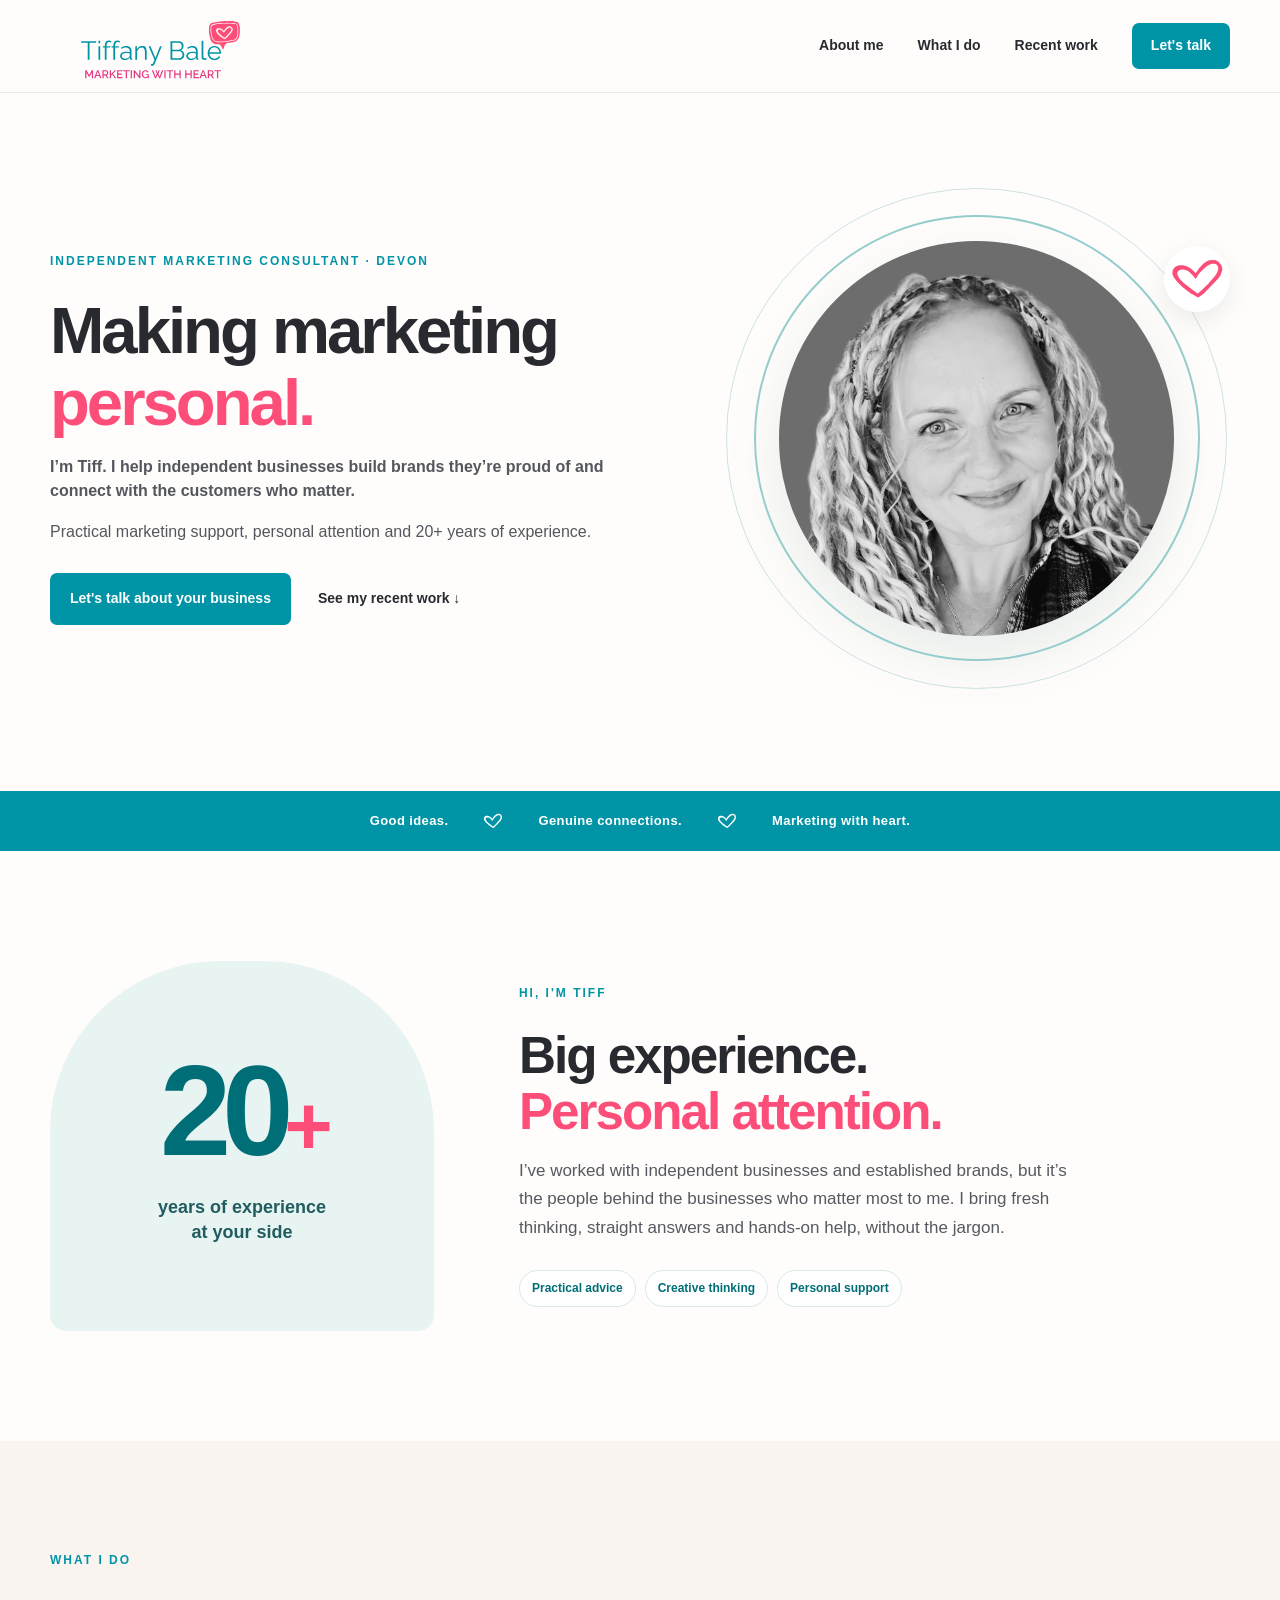
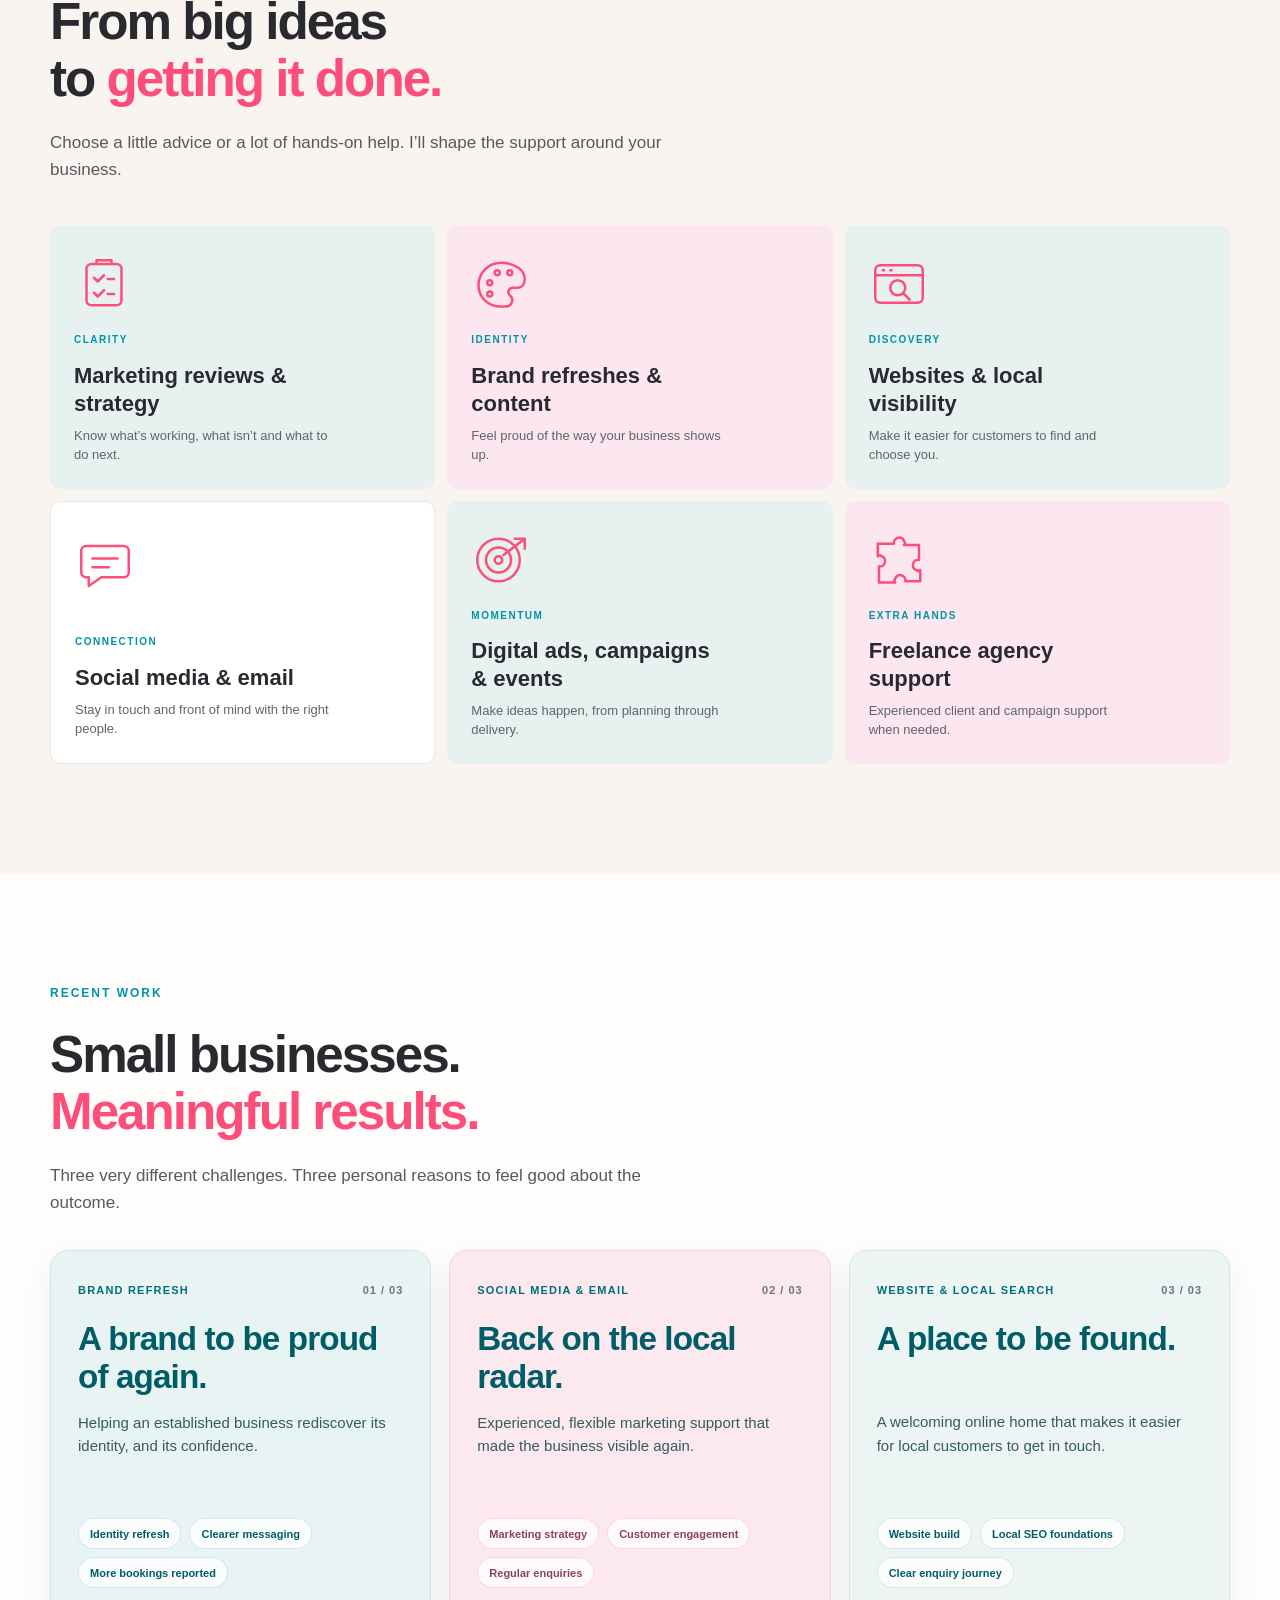
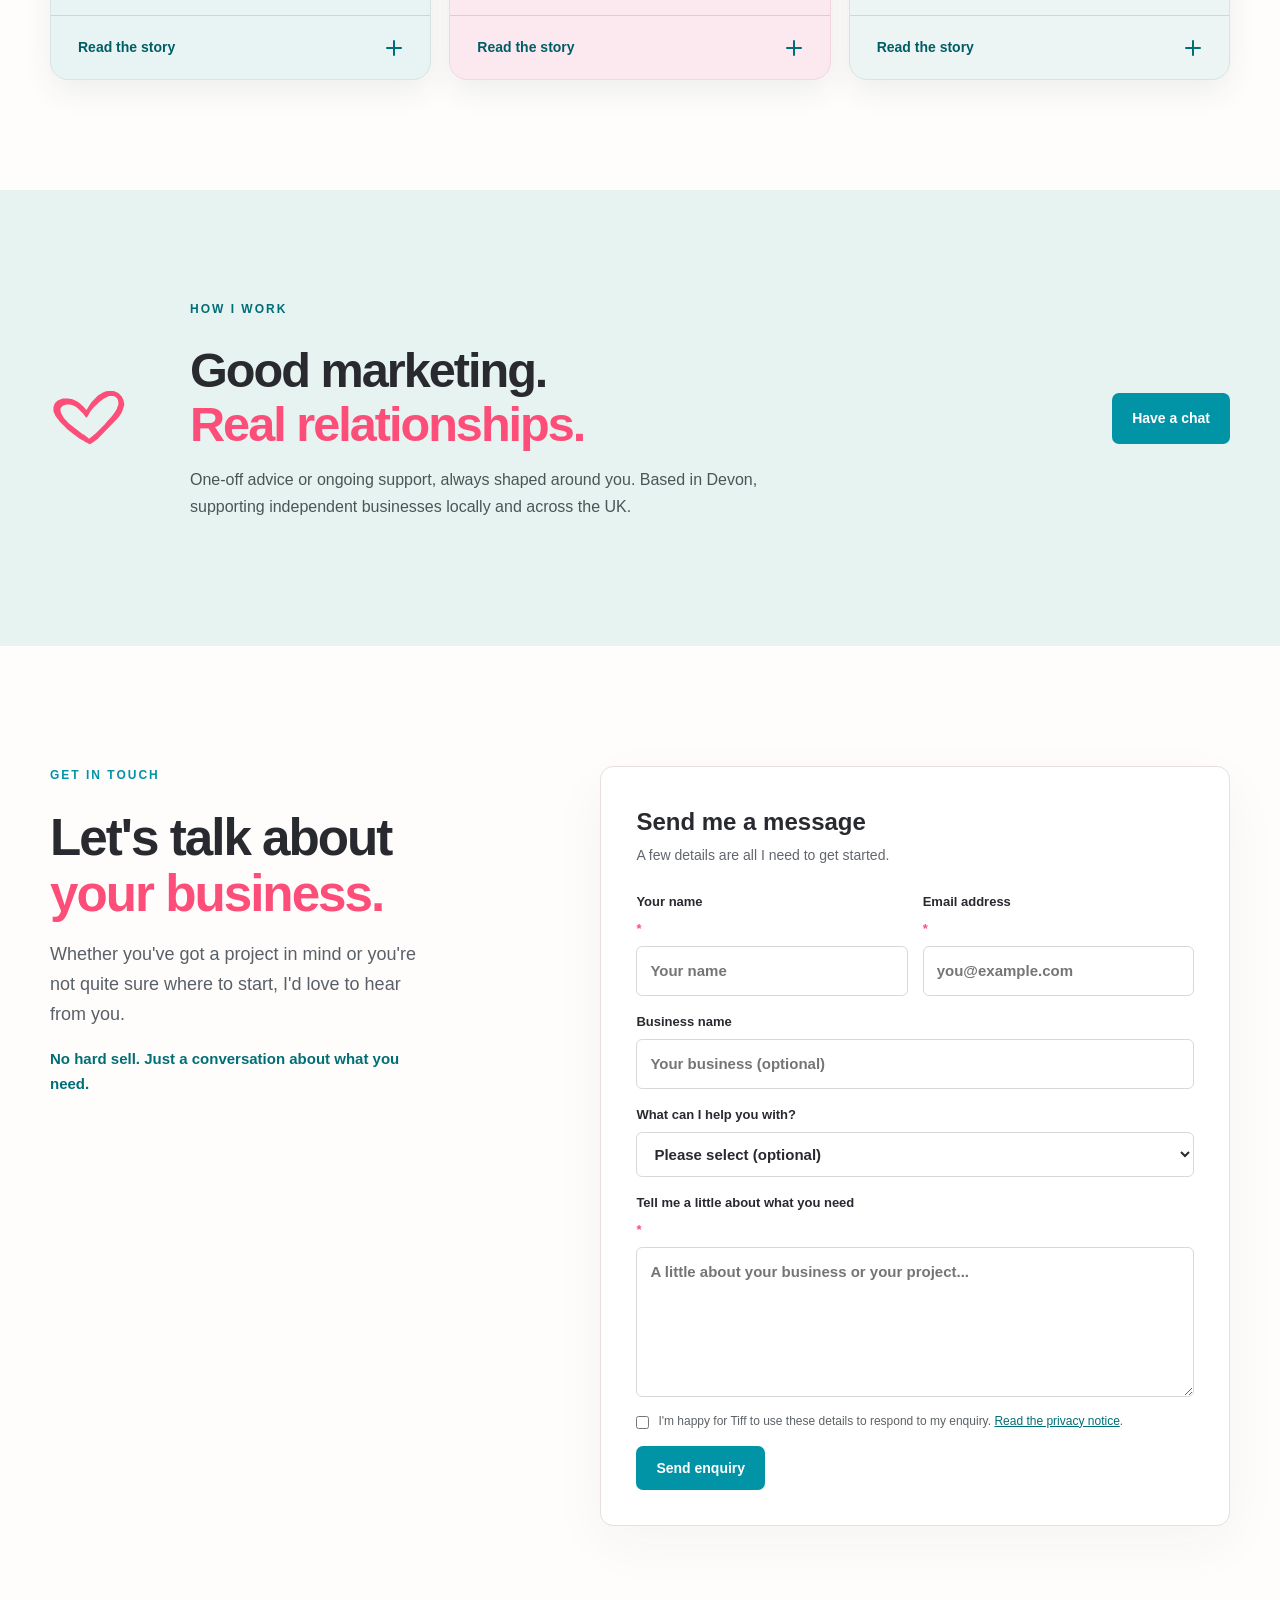
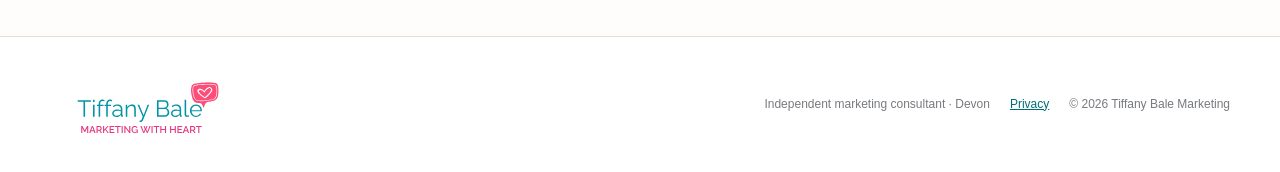
==== commit 1549d587: "Add files via upload upated story cards" ====
--- a/index.html
+++ b/index.html
@@ -33,19 +33,22 @@
 <div class="project-grid visual-projects">
 <article class="project-card case-card project-one">
 <div class="case-topline"><span class="case-category">BRAND REFRESH</span><span class="case-index">01 / 03</span></div>
-<div class="case-card-main"><h3>A brand to be proud of again</h3><p class="case-summary">A considered refresh for a long-established business, helping its owner feel proud of the identity again and reporting more bookings once the updated branding appeared online.</p><div class="case-tags" aria-label="Project highlights"><span>Identity refresh</span><span>Clearer messaging</span><span>More bookings reported</span></div></div>
+<div class="case-card-main"><h3>A brand to be proud of again.</h3><p class="case-summary">Helping an established business rediscover its identity, and its confidence.</p>
+<div class="case-tags" aria-label="Project highlights"><span>Identity refresh</span><span>Clearer messaging</span><span>More bookings reported</span></div></div>
 <details><summary>Read the story <span class="details-plus" aria-hidden="true"></span></summary>
  <div class="case-detail"><h4>The challenge</h4><p>A business owner had grown uncomfortable with the name and identity he had chosen when starting his business back in 2002. Although the business had evolved over the years, the branding had not kept pace.</p><h4>My approach</h4><p>Rather than starting again and losing the history behind the business, I refreshed its identity and presentation to better reflect the business it had become.</p><h4>The outcome</h4><p>The owner felt proud of his brand again, with renewed confidence in how he presented it. He reported an immediate increase in bookings once the new branding was applied to his website.</p><div class="case-expertise"><span>EXPERTISE</span><p>Brand identity · Marketing advice · Creative direction</p></div></div></details>
 </article>
 <article class="project-card case-card project-two">
 <div class="case-topline"><span class="case-category">SOCIAL MEDIA & EMAIL</span><span class="case-index">02 / 03</span></div>
-<div class="case-card-main"><h3>Back on the local radar</h3><p class="case-summary">Experienced marketing support for an established local business, bringing consistency, community engagement and new enquiries without the cost of hiring a junior marketer.</p><div class="case-tags" aria-label="Project highlights"><span>Marketing strategy</span><span>Customer engagement</span><span>Regular enquiries</span></div></div>
+<div class="case-card-main"><h3>Back on the local radar.</h3><p class="case-summary">Experienced, flexible marketing support that made the business visible again.</p>
+<div class="case-tags" aria-label="Project highlights"><span>Marketing strategy</span><span>Customer engagement</span><span>Regular enquiries</span></div></div>
 <details><summary>Read the story <span class="details-plus" aria-hidden="true"></span></summary>
  <div class="case-detail"><h4>The challenge</h4><p>An established local business recognised that its marketing needed more attention and was considering employing a junior marketing team member. What it needed was experienced support to identify opportunities, build a clear approach and deliver the work, without the commitment and overheads of recruitment.</p><h4>My approach</h4><p>I provided flexible, hands-on marketing support, combining planning with day-to-day delivery. I developed a more consistent approach to social media and customer communications, with regular content, useful advice and opportunities for community engagement. The focus was on visibility, relationships and enquiries rather than simply posting more.</p><h4>The outcome</h4><p>The business gained access to experienced marketing support at a lower cost than recruiting an employee, alongside a more consistent presence, stronger community engagement and regular new business enquiries.</p><div class="case-expertise"><span>EXPERTISE</span><p>Marketing consultancy · Content strategy · Social media · Customer engagement</p></div></div></details>
 </article>
 <article class="project-card case-card project-three">
 <div class="case-topline"><span class="case-category">WEBSITE & LOCAL SEARCH</span><span class="case-index">03 / 03</span></div>
-<div class="case-card-main"><h3>A place to be found</h3><p class="case-summary">A simple, welcoming online home for an independent professional, making services easier to discover, understand and enquire about.</p><div class="case-tags" aria-label="Project highlights"><span>Website build</span><span>Local SEO foundations</span><span>Clear enquiry journey</span></div></div>
+<div class="case-card-main"><h3>A place to be found.</h3><p class="case-summary">A welcoming online home that makes it easier for local customers to get in touch.</p>
+<div class="case-tags" aria-label="Project highlights"><span>Website build</span><span>Local SEO foundations</span><span>Clear enquiry journey</span></div></div>
 <details><summary>Read the story <span class="details-plus" aria-hidden="true"></span></summary>
  <div class="case-detail"><h4>The challenge</h4><p>An independent professional needed a straightforward, credible online presence where potential customers could understand the services available, find relevant information and make contact.</p><h4>My approach</h4><p>I created a simple, mobile-friendly website focused on what customers actually need, including clear service descriptions, local area information, straightforward enquiry options and foundational local search optimisation.</p><h4>The outcome</h4><p>The business now has a dedicated online home providing a clearer route from discovering the service to making an enquiry. Search visibility and longer-term performance are still to be measured.</p><div class="case-expertise"><span>EXPERTISE</span><p>Website development · Website copy · Local SEO · Customer experience</p></div></div></details>
 </article>
--- a/styles.css
+++ b/styles.css
@@ -160,3 +160,35 @@
 .graphic-services .service-card:nth-child(6){background:#fce6ef!important}
 .graphic-services .service-card:nth-child(3){background:#e7f1f0!important}
 .graphic-services .service-card:nth-child(4){background:#fff!important}
+
+
+/* November 2026: warm story-led portfolio cards, matching the approved Brand Refresh direction. */
+.visual-projects{display:grid;grid-template-columns:repeat(3,minmax(0,1fr));gap:18px;align-items:stretch}
+.visual-projects .case-card{padding:0;min-height:430px;display:flex;flex-direction:column;overflow:hidden;border:1px solid #d7e4e2;border-radius:18px;box-shadow:0 12px 30px rgba(0,58,67,.07);background:#e8f4f3}
+.visual-projects .case-card.project-two{background:#fce9ef;border-color:#f2d7e0}
+.visual-projects .case-card.project-three{background:#edf5f4;border-color:#d7e4e2}
+.visual-projects .case-card .case-topline{padding:30px 27px 0;border:0}
+.visual-projects .case-card .case-category{font-size:11px;color:#006e76;letter-spacing:1.2px}
+.visual-projects .case-card .case-index{color:#66787c;font-size:11px}
+.visual-projects .case-card .case-card-main{padding:20px 27px 27px;flex:1;display:flex;flex-direction:column}
+.visual-projects .case-card h3{margin:0 0 15px;min-height:2.28em;line-height:1.15;font-size:clamp(27px,2.6vw,36px);letter-spacing:-.9px;color:#005d66}
+.visual-projects .case-card .case-summary{margin:0 0 28px;font-size:15px;line-height:1.55;color:#365a60;flex:1}
+.visual-projects .case-journey{display:grid;grid-template-columns:minmax(0,1fr) 23px minmax(0,1.15fr);align-items:center;gap:7px;margin-top:auto}
+.visual-projects .case-journey span{display:flex;justify-content:center;align-items:center;padding:11px 10px;background:rgba(255,255,255,.82);border:1px solid rgba(255,255,255,.94);border-radius:100px;color:#005e68;font-size:11px;line-height:1.35;font-weight:700;text-align:center;min-height:48px}
+.visual-projects .case-journey svg{width:23px;height:19px;stroke:#fc4e79}
+.visual-projects .case-card details{margin:0;background:transparent;border:0;border-top:1px solid rgba(0,96,107,.17);border-radius:0}
+.visual-projects .case-card summary{padding:20px 27px;font-size:14px;font-weight:750;color:#005d66;cursor:pointer}
+.visual-projects .case-detail{padding:2px 27px 27px;background:rgba(255,255,255,.5)}
+.visual-projects .case-detail h4{color:#005d66}
+.visual-projects .case-detail p{color:#384c51}
+.visual-projects .case-card summary:hover{background:rgba(255,255,255,.35)}
+@media(max-width:980px){.visual-projects{grid-template-columns:repeat(2,minmax(0,1fr))}}
+@media(max-width:700px){.visual-projects{grid-template-columns:1fr;gap:16px}.visual-projects .case-card{min-height:0}.visual-projects .case-card .case-topline{padding:25px 23px 0}.visual-projects .case-card .case-card-main{padding:19px 23px 24px}.visual-projects .case-card h3{font-size:clamp(29px,7.5vw,35px);min-height:0}.visual-projects .case-card .case-summary{font-size:15px;margin-bottom:24px}.visual-projects .case-card summary{padding:18px 23px}.visual-projects .case-detail{padding:2px 23px 24px}}
+@media(max-width:350px){.visual-projects .case-journey{gap:5px;grid-template-columns:minmax(0,1fr) 18px minmax(0,1fr)}.visual-projects .case-journey span{font-size:10px;padding:10px 5px}.visual-projects .case-journey svg{width:18px}}
+
+/* Latest refinement: concise highlight chips on colourful story cards */
+.visual-projects .case-card .case-summary{margin-bottom:20px;flex:0 0 auto}
+.visual-projects .case-card .case-tags{display:flex;flex-wrap:wrap;align-content:flex-end;gap:8px;margin-top:auto;padding:0}
+.visual-projects .case-card .case-tags span{display:inline-flex;align-items:center;min-height:31px;border-radius:999px;padding:7px 11px;background:rgba(255,255,255,.78);border:1px solid rgba(0,110,118,.14);color:#005d66;font-weight:700;font-size:11px;line-height:1.3}
+.visual-projects .case-card.project-two .case-tags span{background:rgba(255,255,255,.7);border-color:rgba(252,78,121,.2);color:#8b4162}
+@media(max-width:700px){.visual-projects .case-card .case-summary{margin-bottom:18px}}
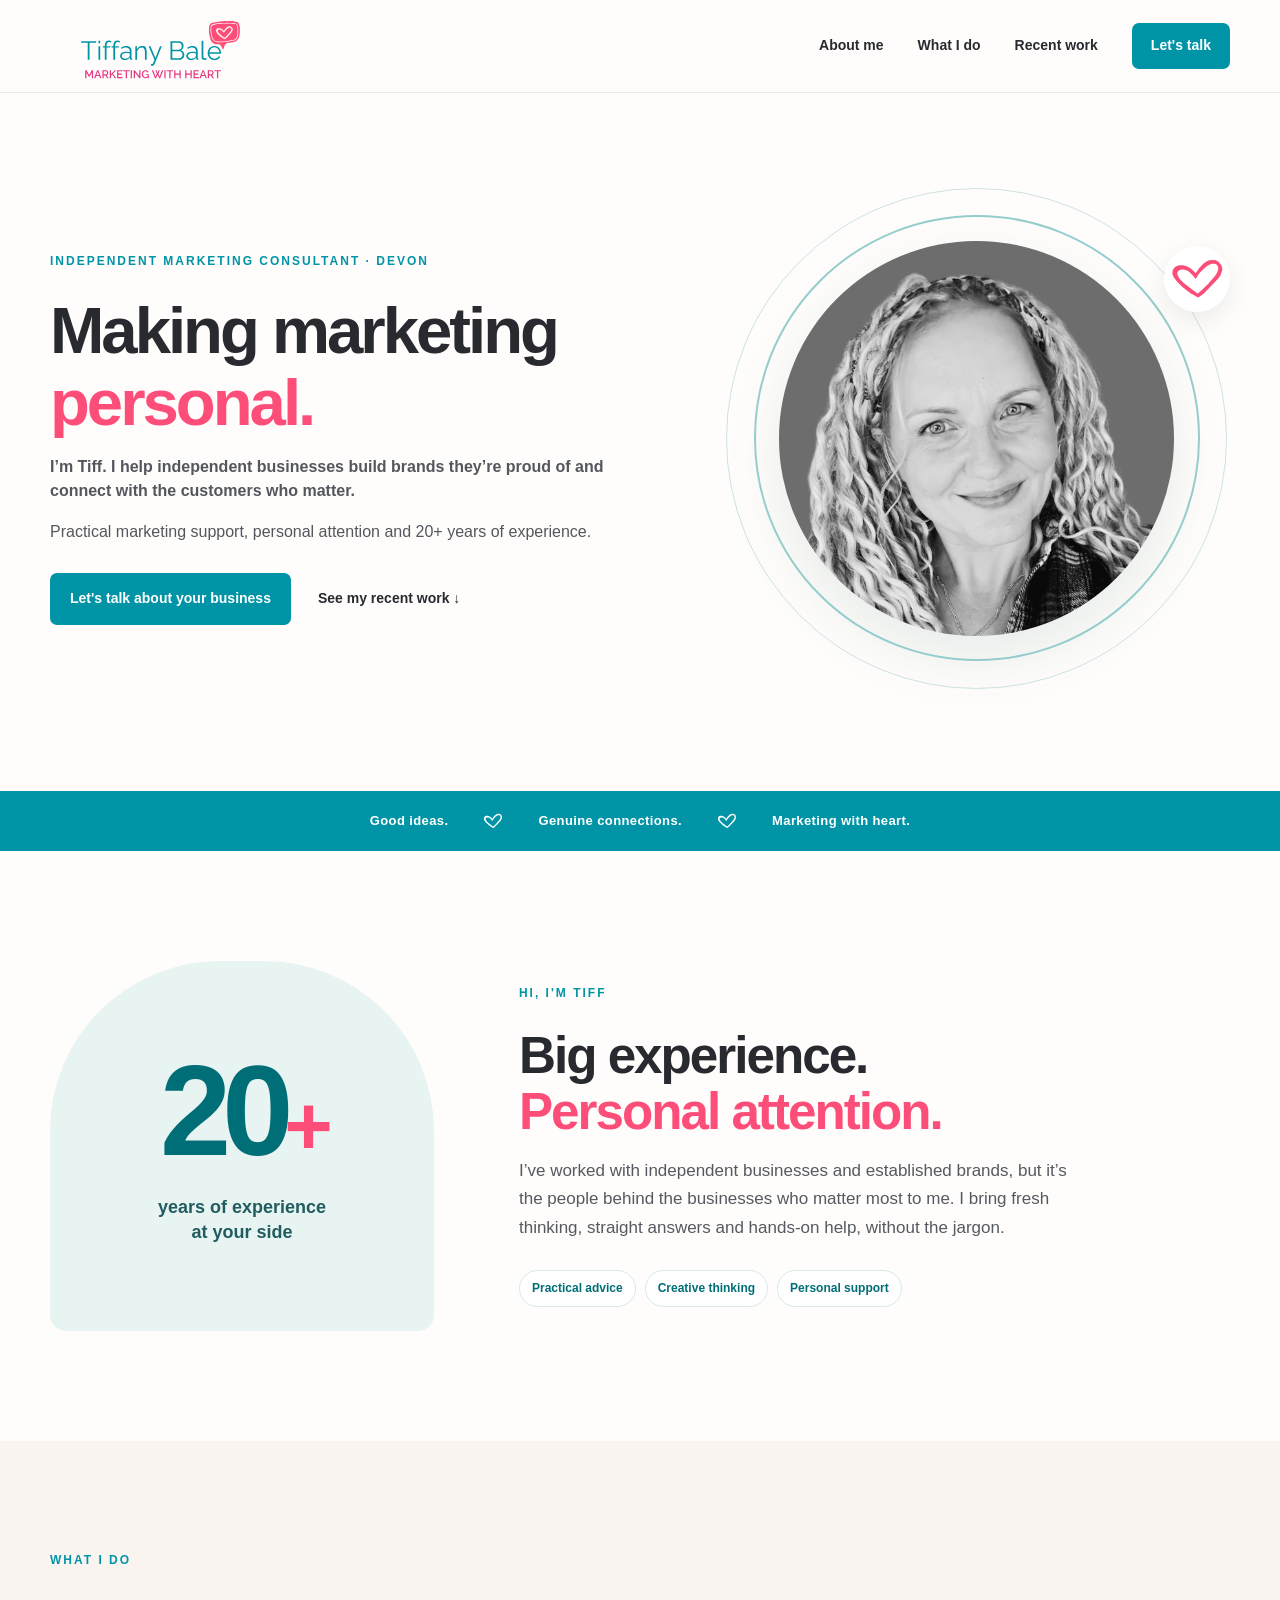
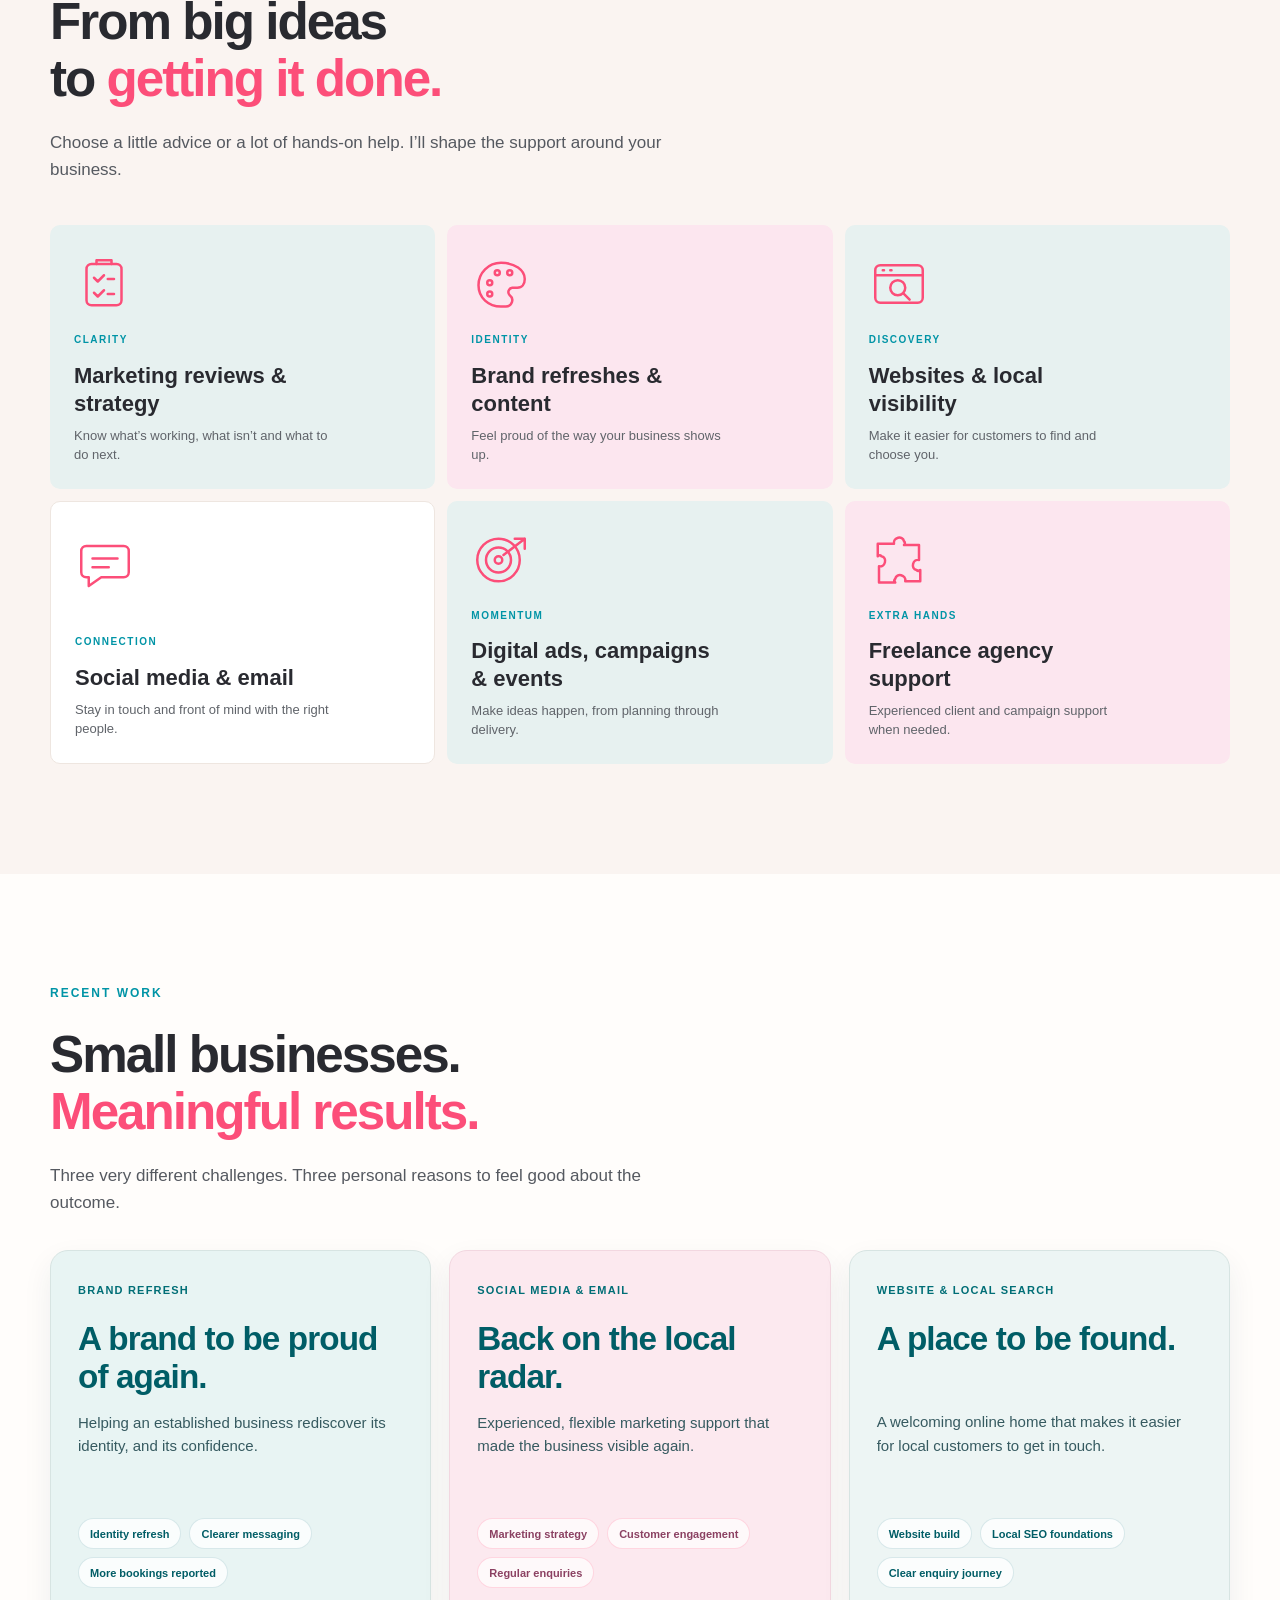
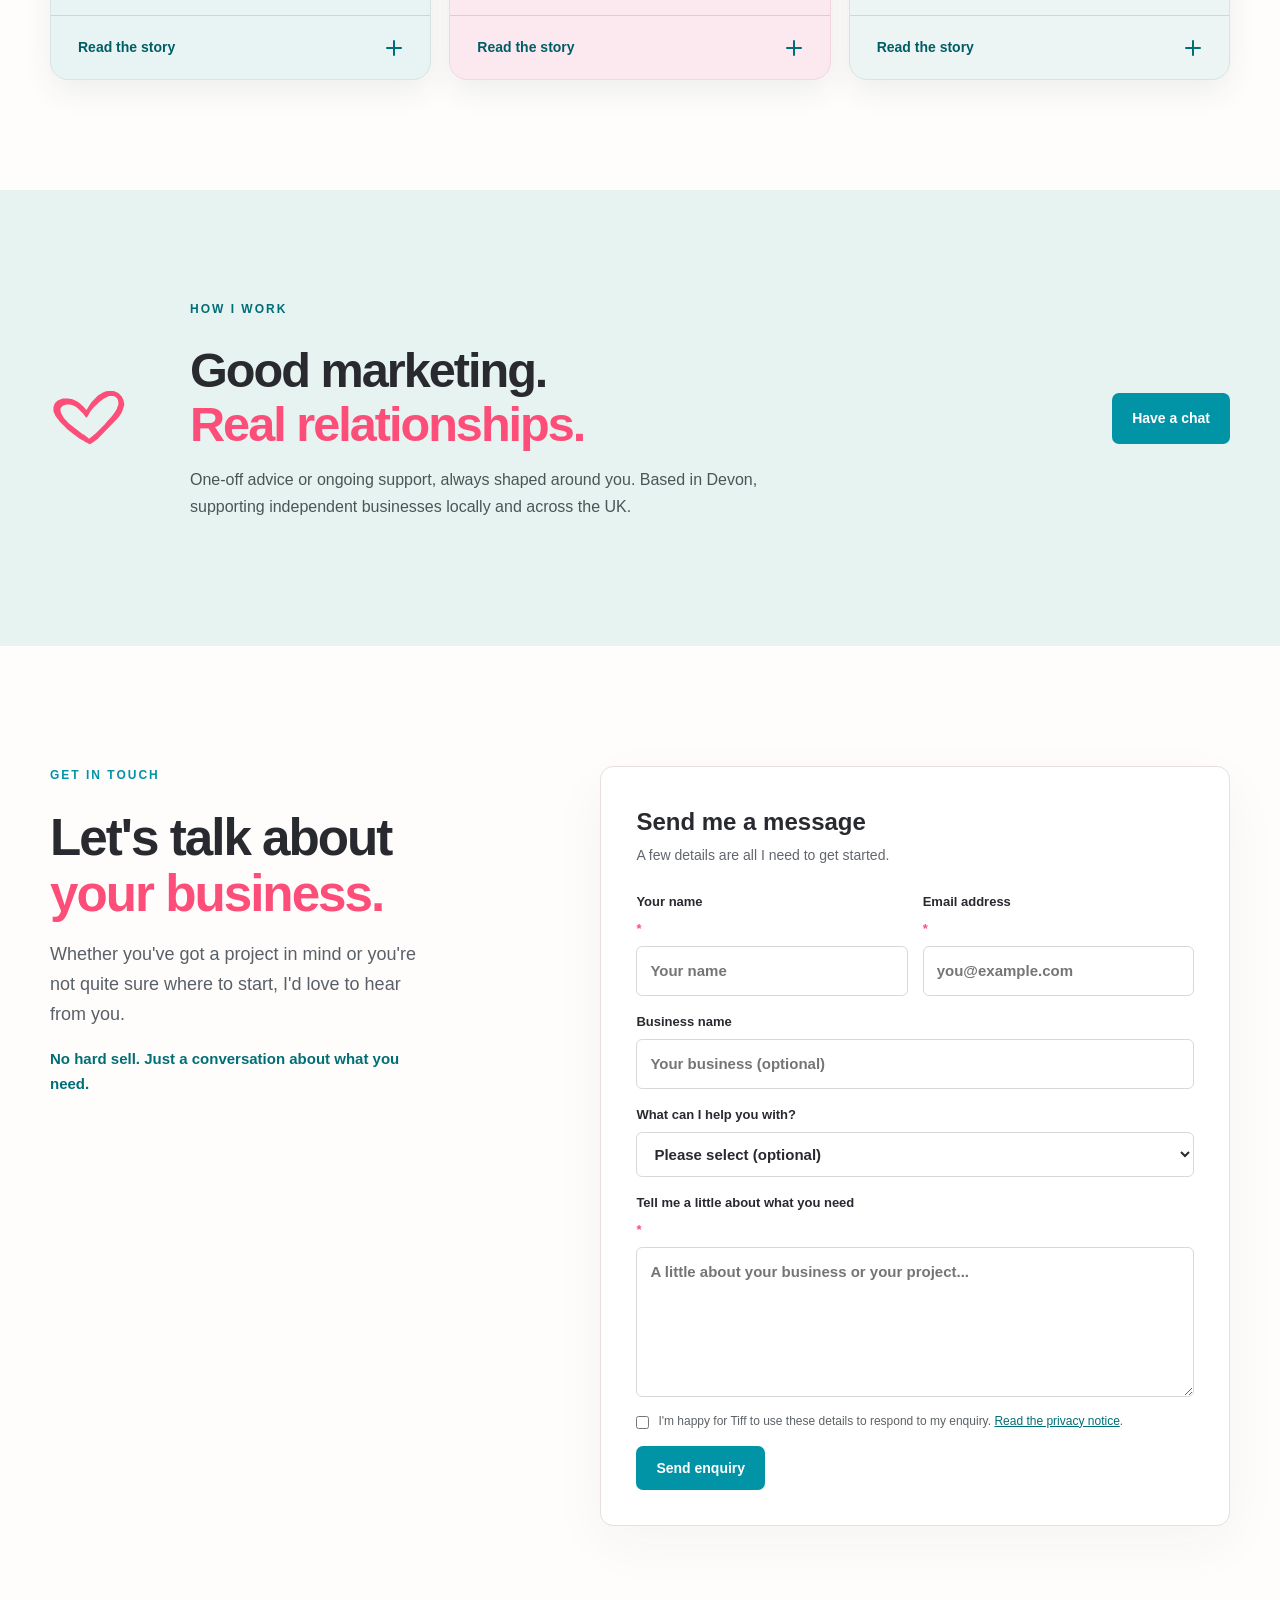
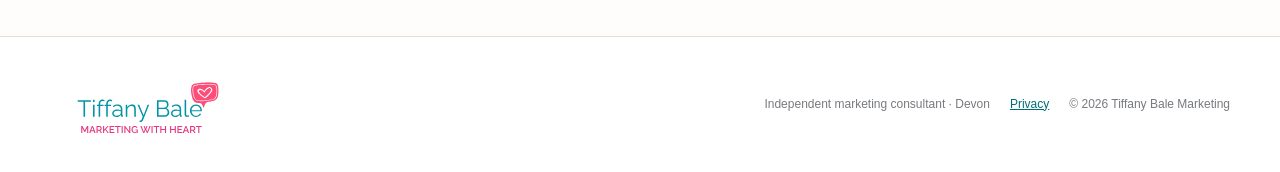
==== commit 6b6f53b7: "Add files via upload" ====
--- a/index.html
+++ b/index.html
@@ -32,21 +32,21 @@
 <section class="section wrap projects" id="projects"><div class="section-head"><div><p class="kicker">RECENT WORK</p><h2>Small businesses.<br><em>Meaningful results.</em></h2></div><p>Three very different challenges. Three personal reasons to feel good about the outcome.</p></div>
 <div class="project-grid visual-projects">
 <article class="project-card case-card project-one">
-<div class="case-topline"><span class="case-category">BRAND REFRESH</span><span class="case-index">01 / 03</span></div>
+<div class="case-topline"><span class="case-category">BRAND REFRESH</span></div>
 <div class="case-card-main"><h3>A brand to be proud of again.</h3><p class="case-summary">Helping an established business rediscover its identity, and its confidence.</p>
 <div class="case-tags" aria-label="Project highlights"><span>Identity refresh</span><span>Clearer messaging</span><span>More bookings reported</span></div></div>
 <details><summary>Read the story <span class="details-plus" aria-hidden="true"></span></summary>
  <div class="case-detail"><h4>The challenge</h4><p>A business owner had grown uncomfortable with the name and identity he had chosen when starting his business back in 2002. Although the business had evolved over the years, the branding had not kept pace.</p><h4>My approach</h4><p>Rather than starting again and losing the history behind the business, I refreshed its identity and presentation to better reflect the business it had become.</p><h4>The outcome</h4><p>The owner felt proud of his brand again, with renewed confidence in how he presented it. He reported an immediate increase in bookings once the new branding was applied to his website.</p><div class="case-expertise"><span>EXPERTISE</span><p>Brand identity · Marketing advice · Creative direction</p></div></div></details>
 </article>
 <article class="project-card case-card project-two">
-<div class="case-topline"><span class="case-category">SOCIAL MEDIA & EMAIL</span><span class="case-index">02 / 03</span></div>
+<div class="case-topline"><span class="case-category">SOCIAL MEDIA & EMAIL</span></div>
 <div class="case-card-main"><h3>Back on the local radar.</h3><p class="case-summary">Experienced, flexible marketing support that made the business visible again.</p>
 <div class="case-tags" aria-label="Project highlights"><span>Marketing strategy</span><span>Customer engagement</span><span>Regular enquiries</span></div></div>
 <details><summary>Read the story <span class="details-plus" aria-hidden="true"></span></summary>
  <div class="case-detail"><h4>The challenge</h4><p>An established local business recognised that its marketing needed more attention and was considering employing a junior marketing team member. What it needed was experienced support to identify opportunities, build a clear approach and deliver the work, without the commitment and overheads of recruitment.</p><h4>My approach</h4><p>I provided flexible, hands-on marketing support, combining planning with day-to-day delivery. I developed a more consistent approach to social media and customer communications, with regular content, useful advice and opportunities for community engagement. The focus was on visibility, relationships and enquiries rather than simply posting more.</p><h4>The outcome</h4><p>The business gained access to experienced marketing support at a lower cost than recruiting an employee, alongside a more consistent presence, stronger community engagement and regular new business enquiries.</p><div class="case-expertise"><span>EXPERTISE</span><p>Marketing consultancy · Content strategy · Social media · Customer engagement</p></div></div></details>
 </article>
 <article class="project-card case-card project-three">
-<div class="case-topline"><span class="case-category">WEBSITE & LOCAL SEARCH</span><span class="case-index">03 / 03</span></div>
+<div class="case-topline"><span class="case-category">WEBSITE & LOCAL SEARCH</span></div>
 <div class="case-card-main"><h3>A place to be found.</h3><p class="case-summary">A welcoming online home that makes it easier for local customers to get in touch.</p>
 <div class="case-tags" aria-label="Project highlights"><span>Website build</span><span>Local SEO foundations</span><span>Clear enquiry journey</span></div></div>
 <details><summary>Read the story <span class="details-plus" aria-hidden="true"></span></summary>
